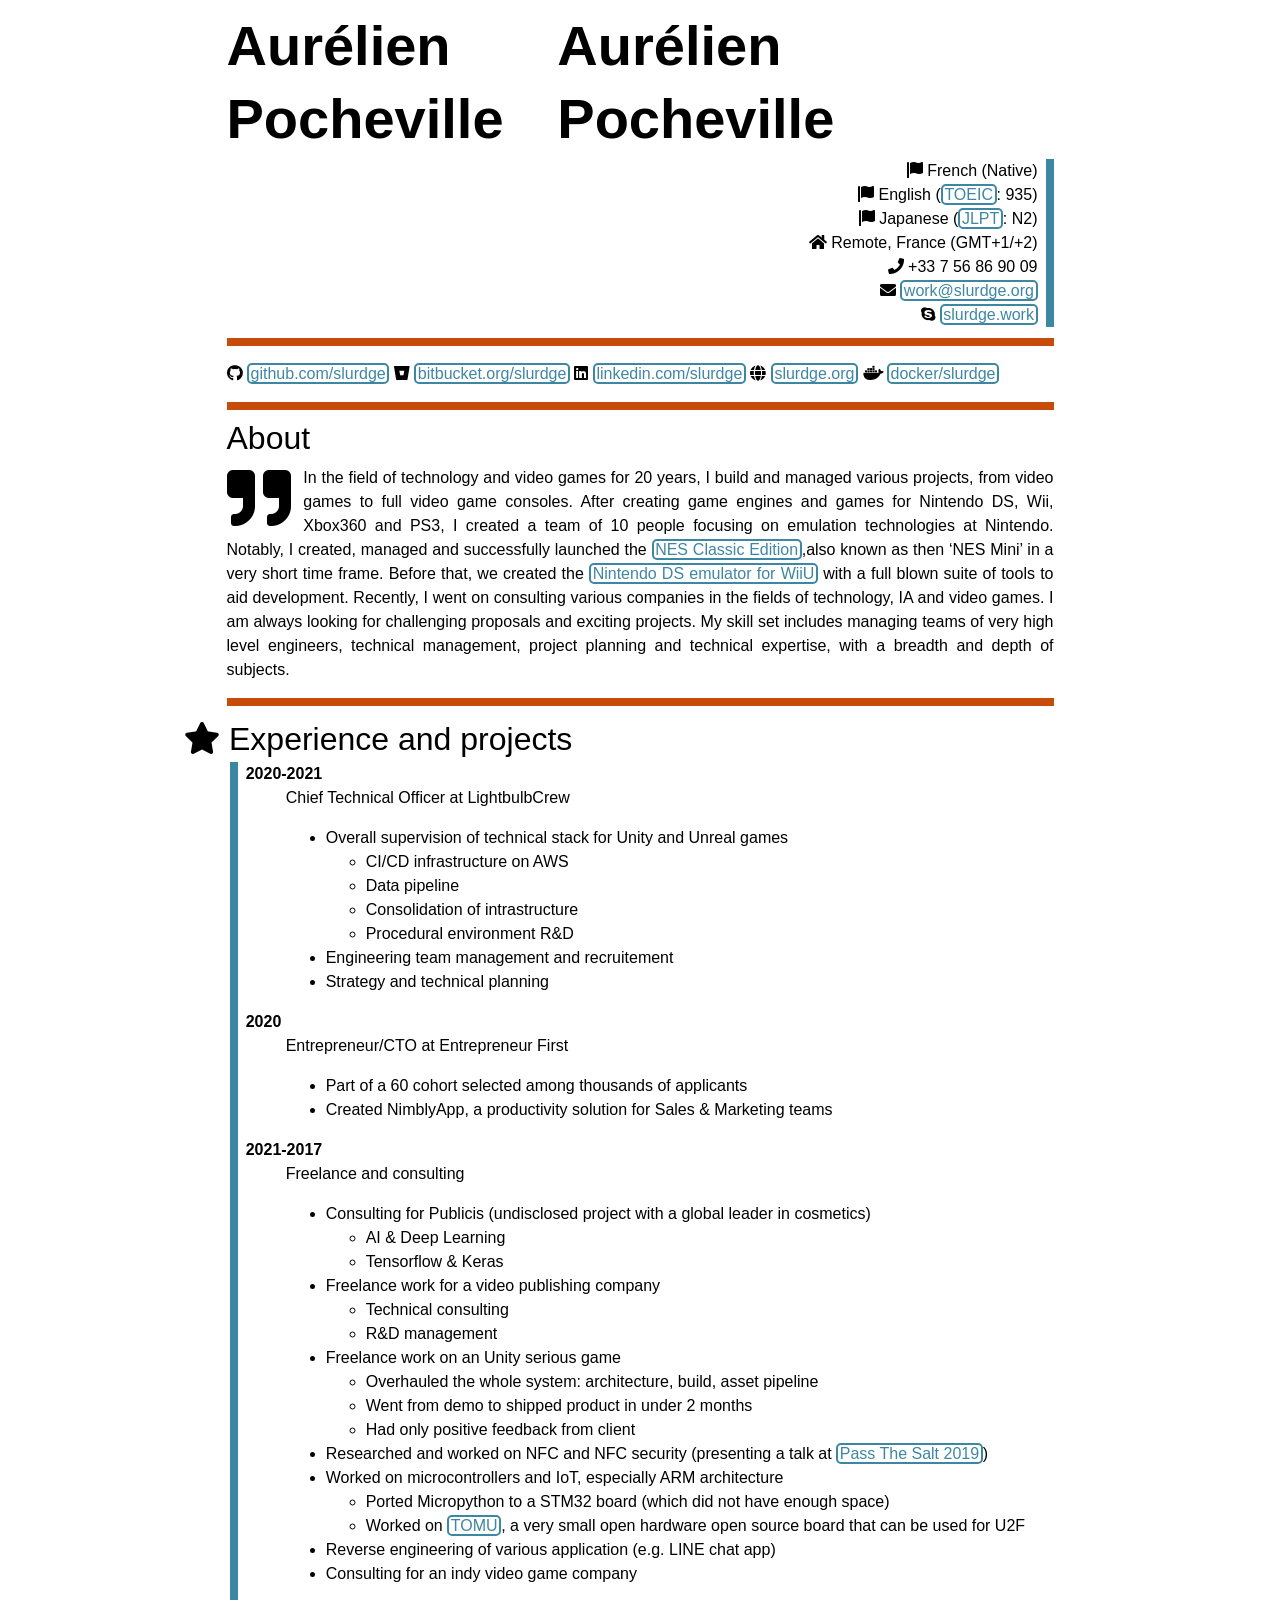
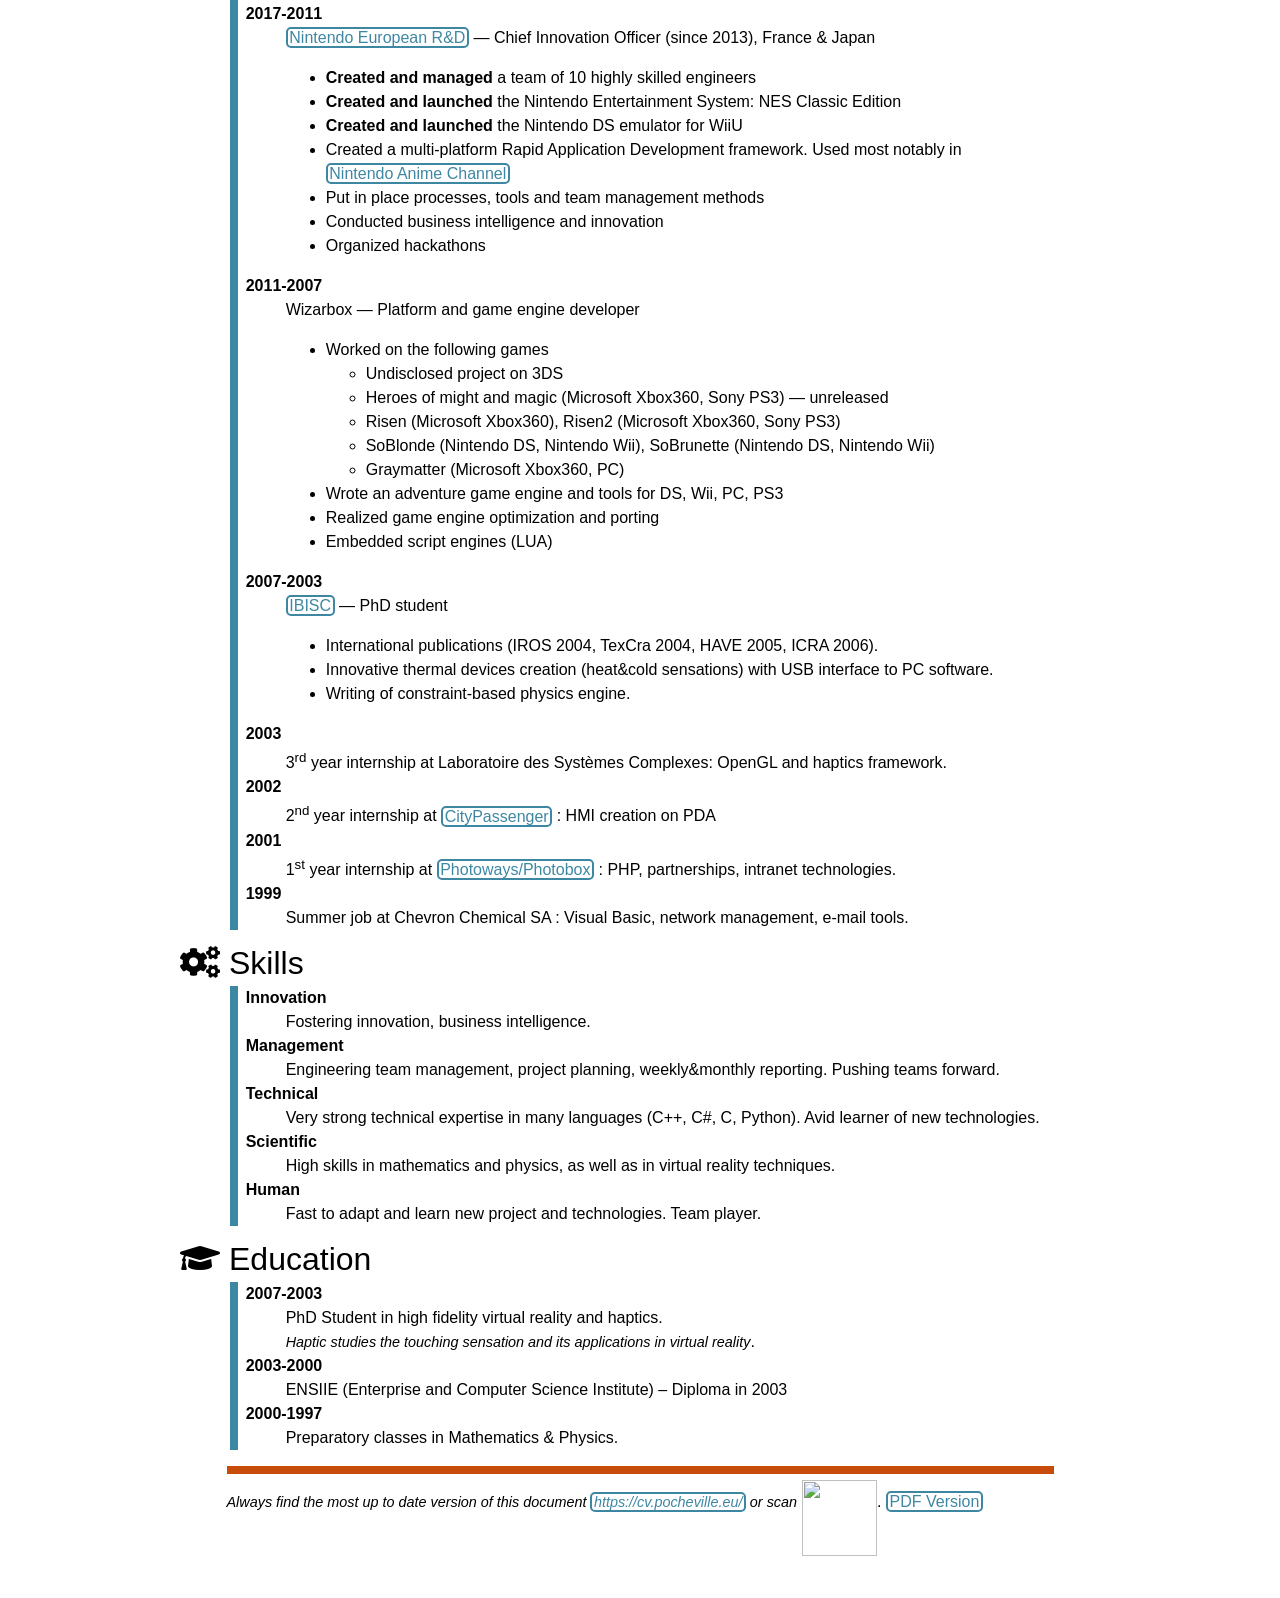
==== cv.html @ bdafddf3 "Deploy to GitHub pages" ====
<!DOCTYPE html>
<html xmlns="http://www.w3.org/1999/xhtml" lang="" xml:lang="">
<head>
  <meta charset="utf-8" />
  <meta name="generator" content="pandoc" />
  <meta name="viewport" content="width=device-width, initial-scale=1.0, user-scalable=yes" />
  <title>Aurélien Pocheville</title>
  <style>
    code{white-space: pre-wrap;}
    span.smallcaps{font-variant: small-caps;}
    span.underline{text-decoration: underline;}
    div.column{display: inline-block; vertical-align: top; width: 50%;}
    div.hanging-indent{margin-left: 1.5em; text-indent: -1.5em;}
    ul.task-list{list-style: none;}
    .display.math{display: block; text-align: center; margin: 0.5rem auto;}
  </style>
  <link rel="stylesheet" href="cv.css" />
  <!--[if lt IE 9]>
    <script src="//cdnjs.cloudflare.com/ajax/libs/html5shiv/3.7.3/html5shiv-printshiv.min.js"></script>
  <![endif]-->
</head>
<body>
<header id="title-block-header">
<h1 class="title">Aurélien Pocheville</h1>
</header>
<h1 id="aurélien-pocheville">Aurélien Pocheville</h1>
<div class="line-block"><i class="fas fa-flag-alt"></i> French (Native)<br />
<i class="fas fa-flag-alt"></i> English (<a href="https://www.ets.org/toeic">TOEIC</a>: 935)<br />
<i class="fas fa-flag-alt"></i> Japanese (<a href="http://www.jlpt.jp/e/">JLPT</a>: N2)<br />
<i class="fa fa-home"></i> Remote, France (GMT+1/+2)<br />
<i class="fa fa-phone"></i> +33 7 56 86 90 09<br />
<i class="fa fa-envelope"></i> <a href="mailto:work@slurdge.org">work@slurdge.org</a><br />
<i class="fab fa-skype"></i> <a href="skype:slurdge.work?chat">slurdge.work</a></div>
<hr />
<p><i class="fab fa-github"></i> <a href="https://www.github.com/slurdge">github.com/slurdge</a> <i class="fab fa-bitbucket"></i> <a href="https://bitbucket.org/slurdge">bitbucket.org/slurdge</a> <i class="fab fa-linkedin"></i> <a href="https://www.linkedin.com/in/slurdge">linkedin.com/slurdge</a> <i class="fa fa-globe"></i> <a href="https://www.slurdge.org">slurdge.org</a> <i class="fab fa-docker"></i> <a href="https://hub.docker.com/u/slurdge/">docker/slurdge</a></p>
<hr />
<h2>
About
</h2>
<p class="blockquote">
<i class="fa fa-quote-right" style="font-size:400%; float:left; padding-right: 0.2em;"></i> In the field of technology and video games for 20 years, I build and managed various projects, from video games to full video game consoles. After creating game engines and games for Nintendo DS, Wii, Xbox360 and PS3, I created a team of 10 people focusing on emulation technologies at Nintendo. Notably, I created, managed and successfully launched the <a href="https://www.nintendo.com/nes-classic">NES Classic Edition</a>,also known as then ‘NES Mini’ in a very short time frame. Before that, we created the <a href="https://en.wikipedia.org/wiki/List_of_Virtual_Console_games_for_Wii_U_(PAL_region)#Nintendo_DS">Nintendo DS emulator for WiiU</a> with a full blown suite of tools to aid development. Recently, I went on consulting various companies in the fields of technology, IA and video games. I am always looking for challenging proposals and exciting projects. My skill set includes managing teams of very high level engineers, technical management, project planning and technical expertise, with a breadth and depth of subjects.
</p>
<hr />
<h2 id="experience-and-projects"><i class="fa fa-star"></i> Experience and projects</h2>
<dl>
<dt>2020-2021</dt>
<dd><p>Chief Technical Officer at LightbulbCrew</p>
<ul>
<li>Overall supervision of technical stack for Unity and Unreal games
<ul>
<li>CI/CD infrastructure on AWS</li>
<li>Data pipeline</li>
<li>Consolidation of intrastructure</li>
<li>Procedural environment R&amp;D</li>
</ul></li>
<li>Engineering team management and recruitement</li>
<li>Strategy and technical planning</li>
</ul>
</dd>
<dt>2020</dt>
<dd><p>Entrepreneur/CTO at Entrepreneur First</p>
<ul>
<li>Part of a 60 cohort selected among thousands of applicants</li>
<li>Created NimblyApp, a productivity solution for Sales &amp; Marketing teams</li>
</ul>
</dd>
<dt>2021-2017</dt>
<dd><p>Freelance and consulting</p>
<ul>
<li>Consulting for Publicis (undisclosed project with a global leader in cosmetics)
<ul>
<li>AI &amp; Deep Learning</li>
<li>Tensorflow &amp; Keras</li>
</ul></li>
<li>Freelance work for a video publishing company
<ul>
<li>Technical consulting</li>
<li>R&amp;D management</li>
</ul></li>
<li>Freelance work on an Unity serious game
<ul>
<li>Overhauled the whole system: architecture, build, asset pipeline</li>
<li>Went from demo to shipped product in under 2 months</li>
<li>Had only positive feedback from client</li>
</ul></li>
<li>Researched and worked on NFC and NFC security (presenting a talk at <a href="https://2019.pass-the-salt.org/">Pass The Salt 2019</a>)</li>
<li>Worked on microcontrollers and IoT, especially ARM architecture
<ul>
<li>Ported Micropython to a STM32 board (which did not have enough space)</li>
<li>Worked on <a href="https://www.tomu.im">TOMU</a>, a very small open hardware open source board that can be used for U2F</li>
</ul></li>
<li>Reverse engineering of various application (e.g. LINE chat app)</li>
<li>Consulting for an indy video game company</li>
</ul>
</dd>
<dt>2017-2011</dt>
<dd><p><a href="https://www.nerd.nintendo.com/">Nintendo European R&amp;D</a> — Chief Innovation Officer (since 2013), France &amp; Japan</p>
<ul>
<li><strong>Created and managed</strong> a team of 10 highly skilled engineers</li>
<li><strong>Created and launched</strong> the Nintendo Entertainment System: NES Classic Edition</li>
<li><strong>Created and launched</strong> the Nintendo DS emulator for WiiU</li>
<li>Created a multi-platform Rapid Application Development framework. Used most notably in <a href="https://www.nintendo.co.uk/Nintendo-3DS-Family/Download-Content/Nintendo-Anime-Channel/Nintendo-Anime-Channel-947961.html">Nintendo Anime Channel</a></li>
<li>Put in place processes, tools and team management methods</li>
<li>Conducted business intelligence and innovation</li>
<li>Organized hackathons</li>
</ul>
</dd>
<dt>2011-2007</dt>
<dd><p>Wizarbox — Platform and game engine developer</p>
<ul>
<li><p>Worked on the following games</p>
<ul>
<li>Undisclosed project on 3DS</li>
<li>Heroes of might and magic (Microsoft Xbox360, Sony PS3) — unreleased</li>
<li>Risen (Microsoft Xbox360), Risen2 (Microsoft Xbox360, Sony PS3)</li>
<li>SoBlonde (Nintendo DS, Nintendo Wii), SoBrunette (Nintendo DS, Nintendo Wii)</li>
<li>Graymatter (Microsoft Xbox360, PC)</li>
</ul></li>
<li><p>Wrote an adventure game engine and tools for DS, Wii, PC, PS3</p></li>
<li><p>Realized game engine optimization and porting</p></li>
<li><p>Embedded script engines (LUA)</p></li>
</ul>
</dd>
<dt>2007-2003</dt>
<dd><p><a href="https://www.ibisc.univ-evry.fr/">IBISC</a> — PhD student</p>
<ul>
<li>International publications (IROS 2004, TexCra 2004, HAVE 2005, ICRA 2006).</li>
<li>Innovative thermal devices creation (heat&amp;cold sensations) with USB interface to PC software.</li>
<li>Writing of constraint-based physics engine.</li>
</ul>
</dd>
<dt>2003</dt>
<dd>3<sup>rd</sup> year internship at Laboratoire des Systèmes Complexes: OpenGL and haptics framework.
</dd>
<dt>2002</dt>
<dd>2<sup>nd</sup> year internship at <a href="https://www.citypassenger.com/en/">CityPassenger</a> : HMI creation on PDA
</dd>
<dt>2001</dt>
<dd>1<sup>st</sup> year internship at <a href="https://www.photobox.fr/">Photoways/Photobox</a> : PHP, partnerships, intranet technologies.
</dd>
<dt>1999</dt>
<dd>Summer job at Chevron Chemical SA : Visual Basic, network management, e-mail tools.
</dd>
</dl>
<h2 id="skills"><i class="fa fa-cogs"></i> Skills</h2>
<dl>
<dt>Innovation</dt>
<dd>Fostering innovation, business intelligence.
</dd>
<dt>Management</dt>
<dd>Engineering team management, project planning, weekly&amp;monthly reporting. Pushing teams forward.
</dd>
<dt>Technical</dt>
<dd>Very strong technical expertise in many languages (C++, C#, C, Python). Avid learner of new technologies.
</dd>
<dt>Scientific</dt>
<dd>High skills in mathematics and physics, as well as in virtual reality techniques.
</dd>
<dt>Human</dt>
<dd>Fast to adapt and learn new project and technologies. Team player.
</dd>
</dl>
<h2 id="education"><i class="fa fa-graduation-cap"></i> Education</h2>
<dl>
<dt>2007-2003</dt>
<dd>PhD Student in high fidelity virtual reality and haptics.<br/> <em>Haptic studies the touching sensation and its applications in virtual reality</em>.
</dd>
<dt>2003-2000</dt>
<dd>ENSIIE (Enterprise and Computer Science Institute) – Diploma in 2003
</dd>
<dt>2000-1997</dt>
<dd>Preparatory classes in Mathematics &amp; Physics.
</dd>
</dl>
<!--
<i class="fa fa-gamepad"></i> Activities and interests
------------------------

Hobbies & Sport
: Video games, board games. Movies and comics. Swimming, jogging.
-->
<hr />
<p><em>Always find the most up to date version of this document <a href="https://cv.pocheville.eu/">https://cv.pocheville.eu/</a> or scan</em> <img style="height: 2cm; width: 2cm; vertical-align: text-top; margin-top: -0.8em; margin-bottom: 1em;" src="qrcode.svg"/>. <a href="https://cv.pocheville.eu/cv.pdf">PDF Version</a></p>
</body>
</html>
---- cv.css ----
@import 'reset.css';
@import 'font-awesome/css/all.css';
@import 'font-google/css/all.css';

body {
    font-family: "Raleway", sans-serif;
    font-weight: 400;   
    width: 827px;
    margin: auto;
    background: #FFFFFF;
    padding: 10px 10px 10px 10px;
    line-height: 150%;
}

p {
    margin-top: 1em;
    margin-bottom: 1em;
}

h1, h2, h3 {
    font-family: "Noto Sans", sans-serif;
    font-weight: 400;
    color: black;
}

h1 {
    font-weight: 600;
    font-size: 3.5em;
    float: left;
    width: 40%;
    margin-top: 0.0em;
    line-height: 130%;
}

h2 {
    font-size: 2em;
}

h1+div {
    margin-top: 0.2em;
    margin-bottom: 0.7em;
    float:right;
    right: 0px;
    display: inline-block;
    text-align: right;
    border-right: 0.5em #3e87a3 solid;
    padding-right: 0.5em;
    line-height: 150%;
}

/* workaround instead of blockquote for wkhtmltopdf
https://github.com/wkhtmltopdf/wkhtmltopdf/issues/4115
*/
p.blockquote {
    text-align: justify;
}

em {
    font-style: italic;
    font-size: 90%;
}

dd p {
    margin-bottom: 0px;
    margin-top: 0px;
}

h2 {
    padding-bottom: 0px;
    margin-bottom: 0px;
}

h2>i.fa {
    width: 2em;
    margin-left: -2.2em;
    text-align: right;
}

a {
    border: 2px solid #3e87a3;
    color: #3e87a3;
    border-radius: 5px;
    padding-left: 0.1em;
    padding-right: 0.1em;
    text-decoration: none;
    white-space: nowrap;
}

a:hover {
    background-color: #3e87a3;
    color: white;
    text-decoration: none;
}

hr {
    background-color: #c84c09;
    height: 8px;
    display: block;
    border: none;
    margin: 0px;
    clear: both;
    margin-top: 1em;
    margin-bottom: 1em;
}

dl {
    font-weight: 600;
}

dd {
    font-weight: normal;
}

dl {
    border-left: 8px solid #3e87a3;
    padding-left: 0.5em;
    margin-top: 0.5em;
    margin-left: 0.2em;
}

@media print {
    body {
       width: 90%;
    }

    a {
       background-color: #3e87a3;
       color: white;
       text-decoration: none;
    }
}
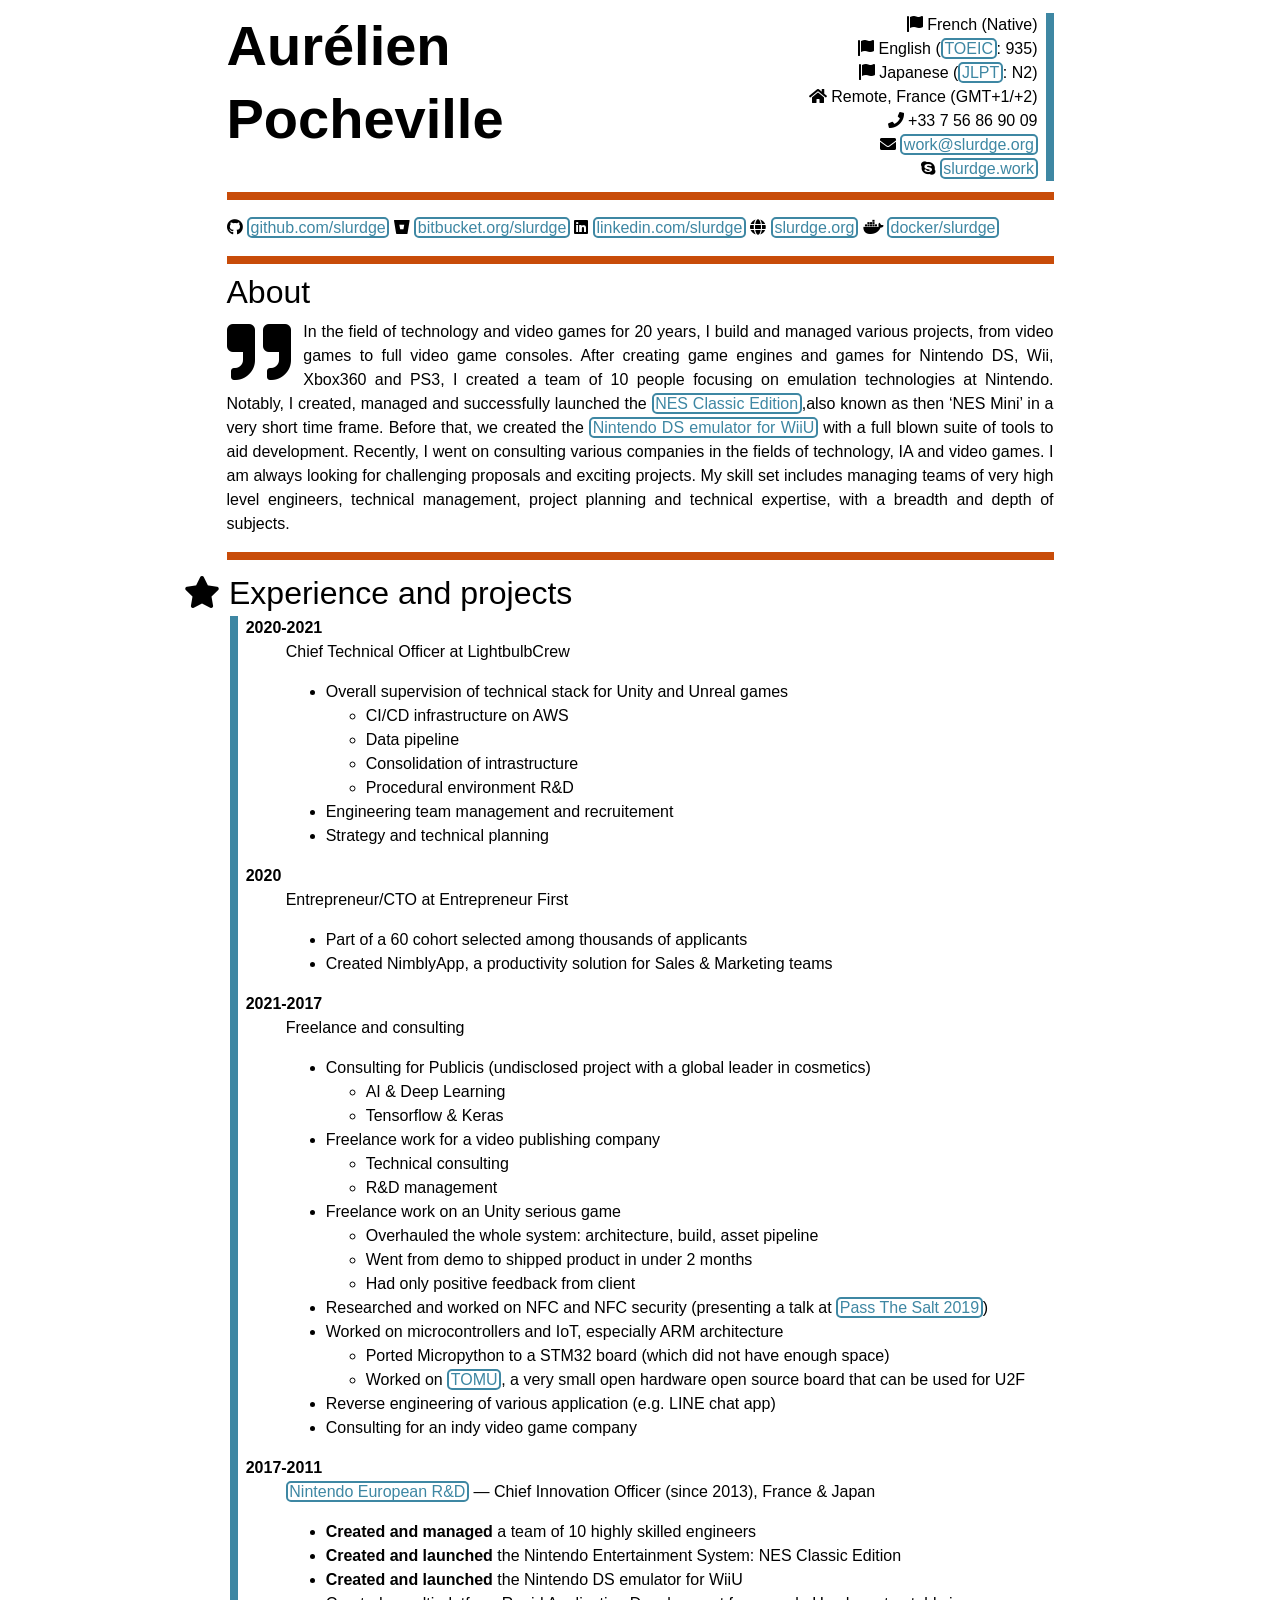
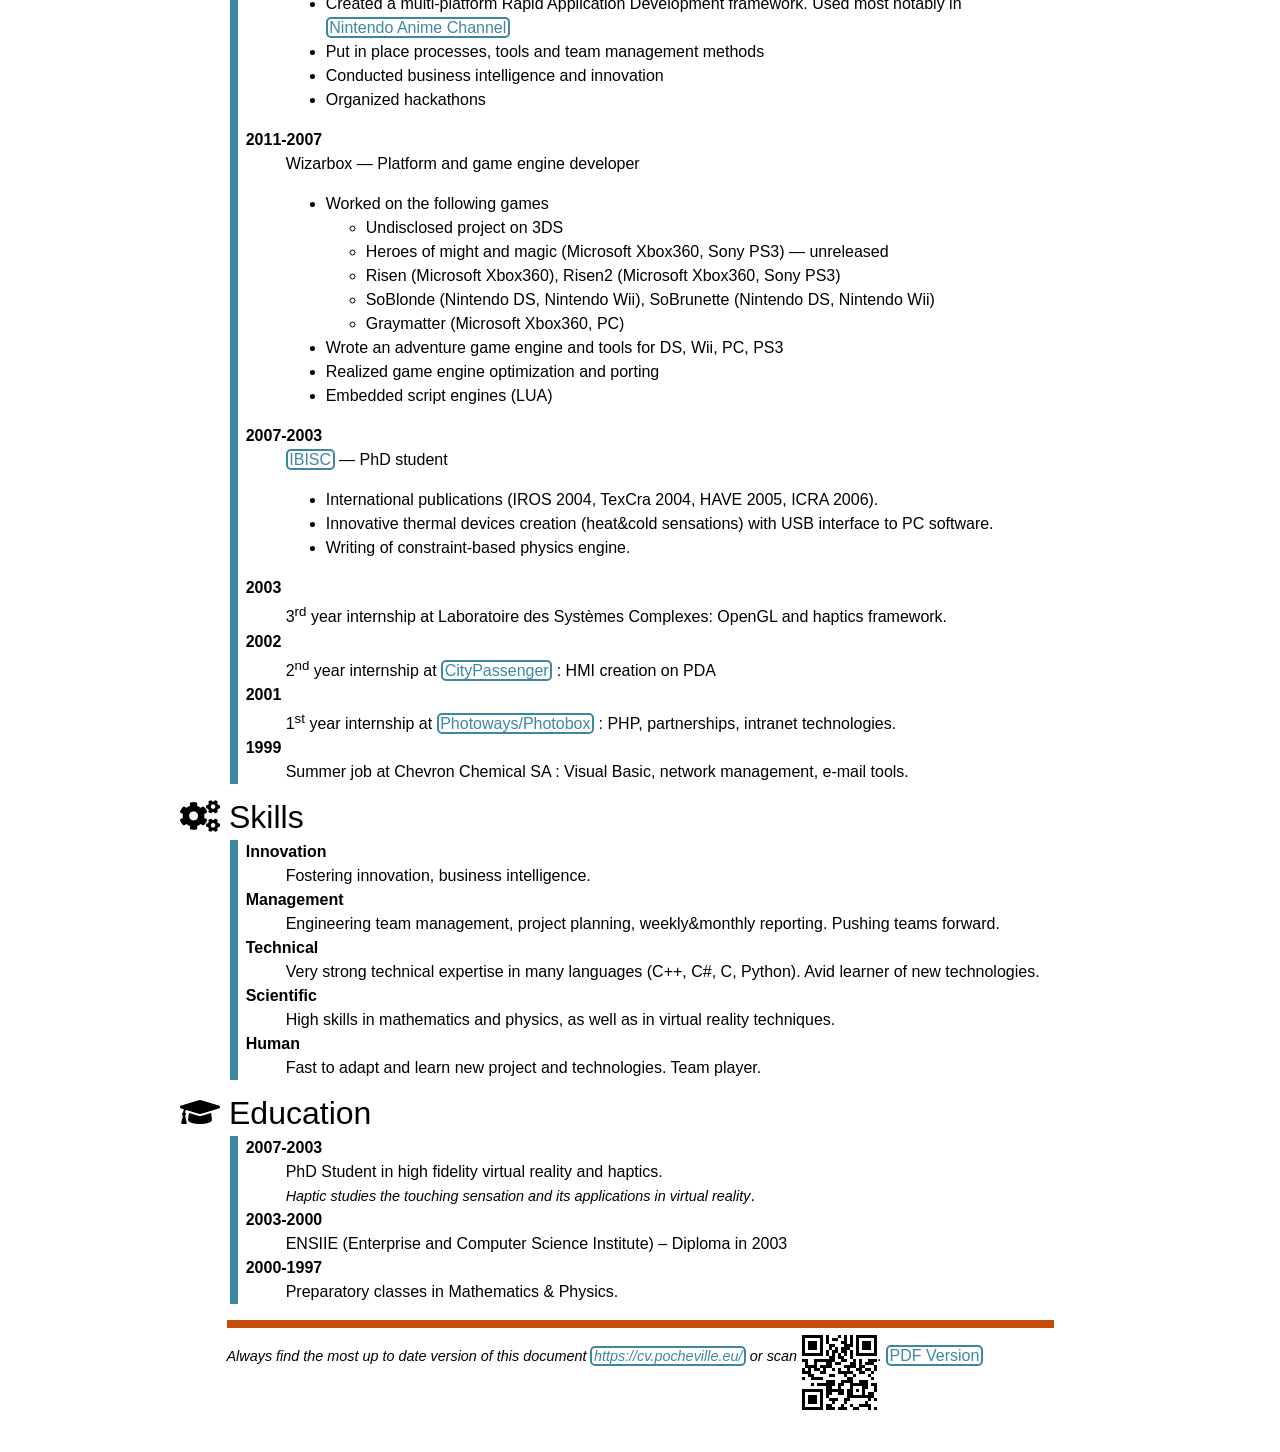
==== commit e428f669: "Deploy to GitHub pages" ====
--- a/cv.html
+++ b/cv.html
@@ -20,9 +20,6 @@
   <![endif]-->
 </head>
 <body>
-<header id="title-block-header">
-<h1 class="title">Aurélien Pocheville</h1>
-</header>
 <h1 id="aurélien-pocheville">Aurélien Pocheville</h1>
 <div class="line-block"><i class="fas fa-flag-alt"></i> French (Native)<br />
 <i class="fas fa-flag-alt"></i> English (<a href="https://www.ets.org/toeic">TOEIC</a>: 935)<br />
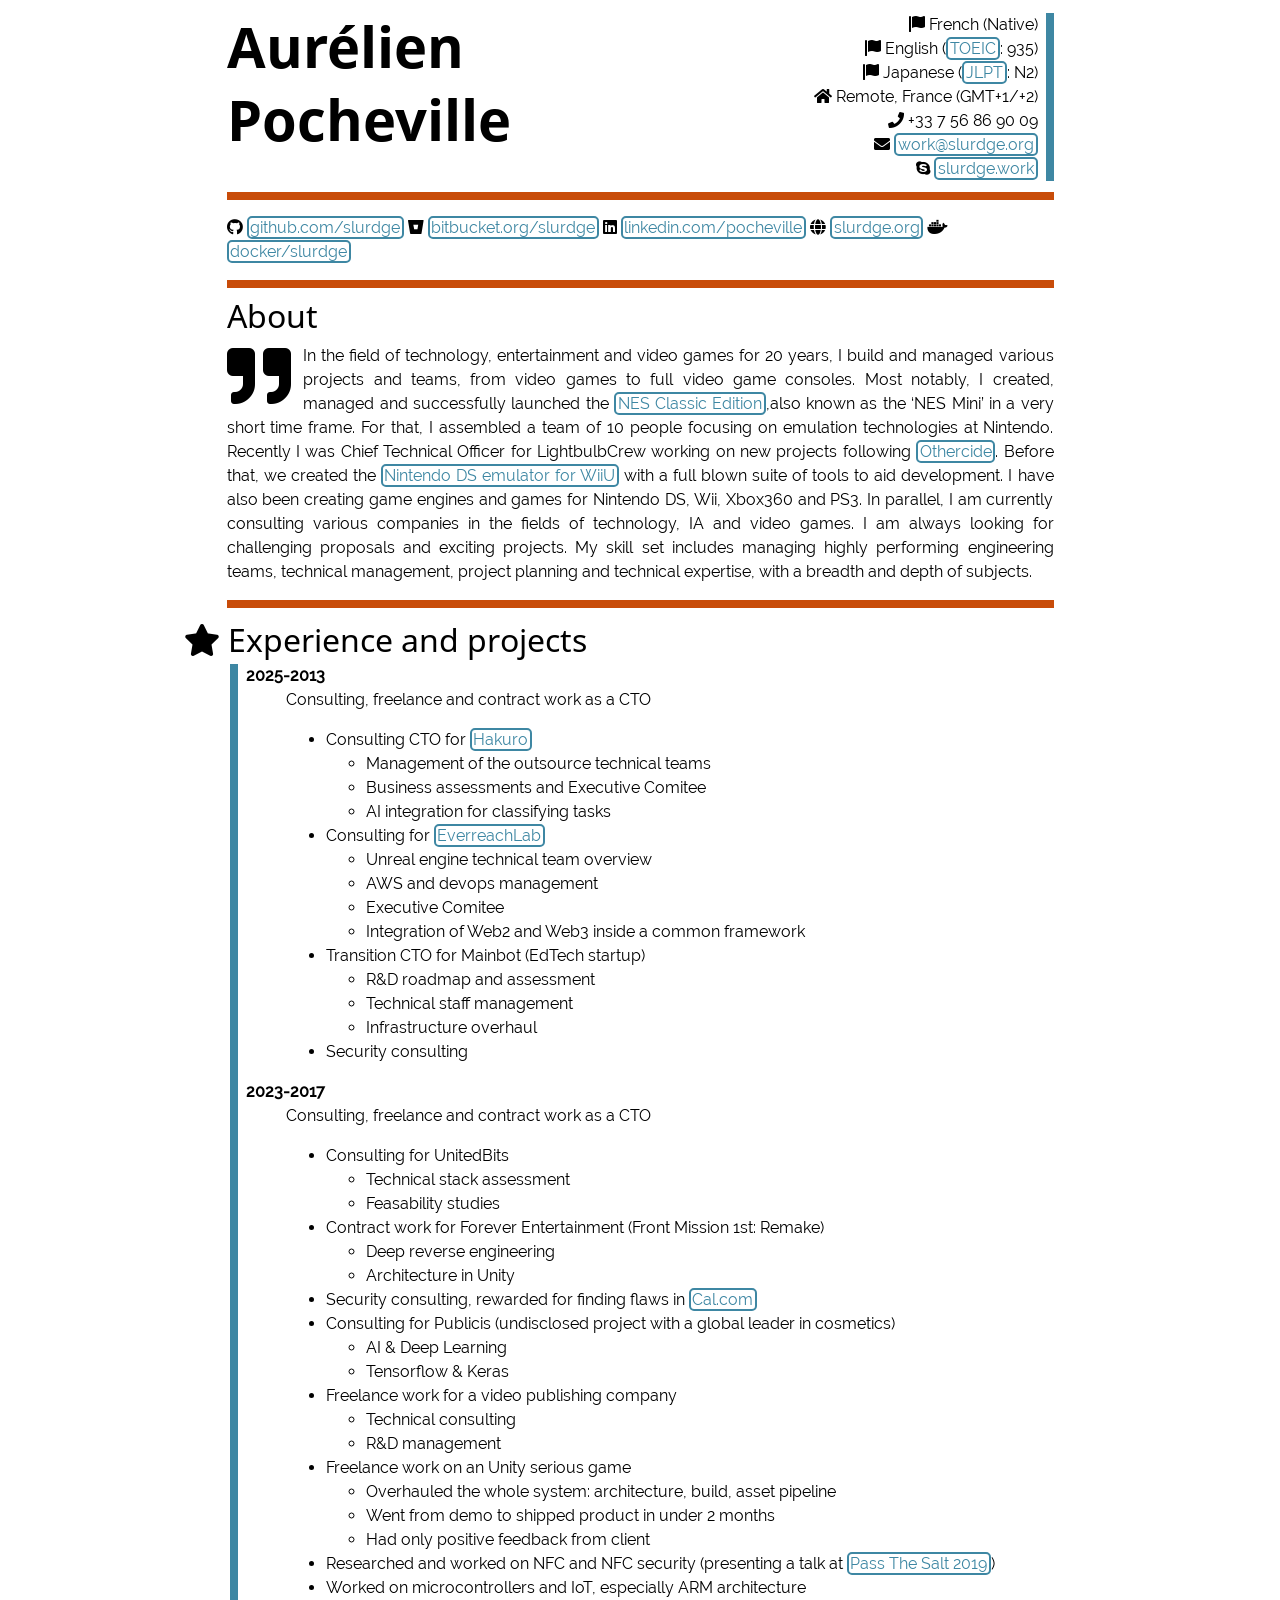
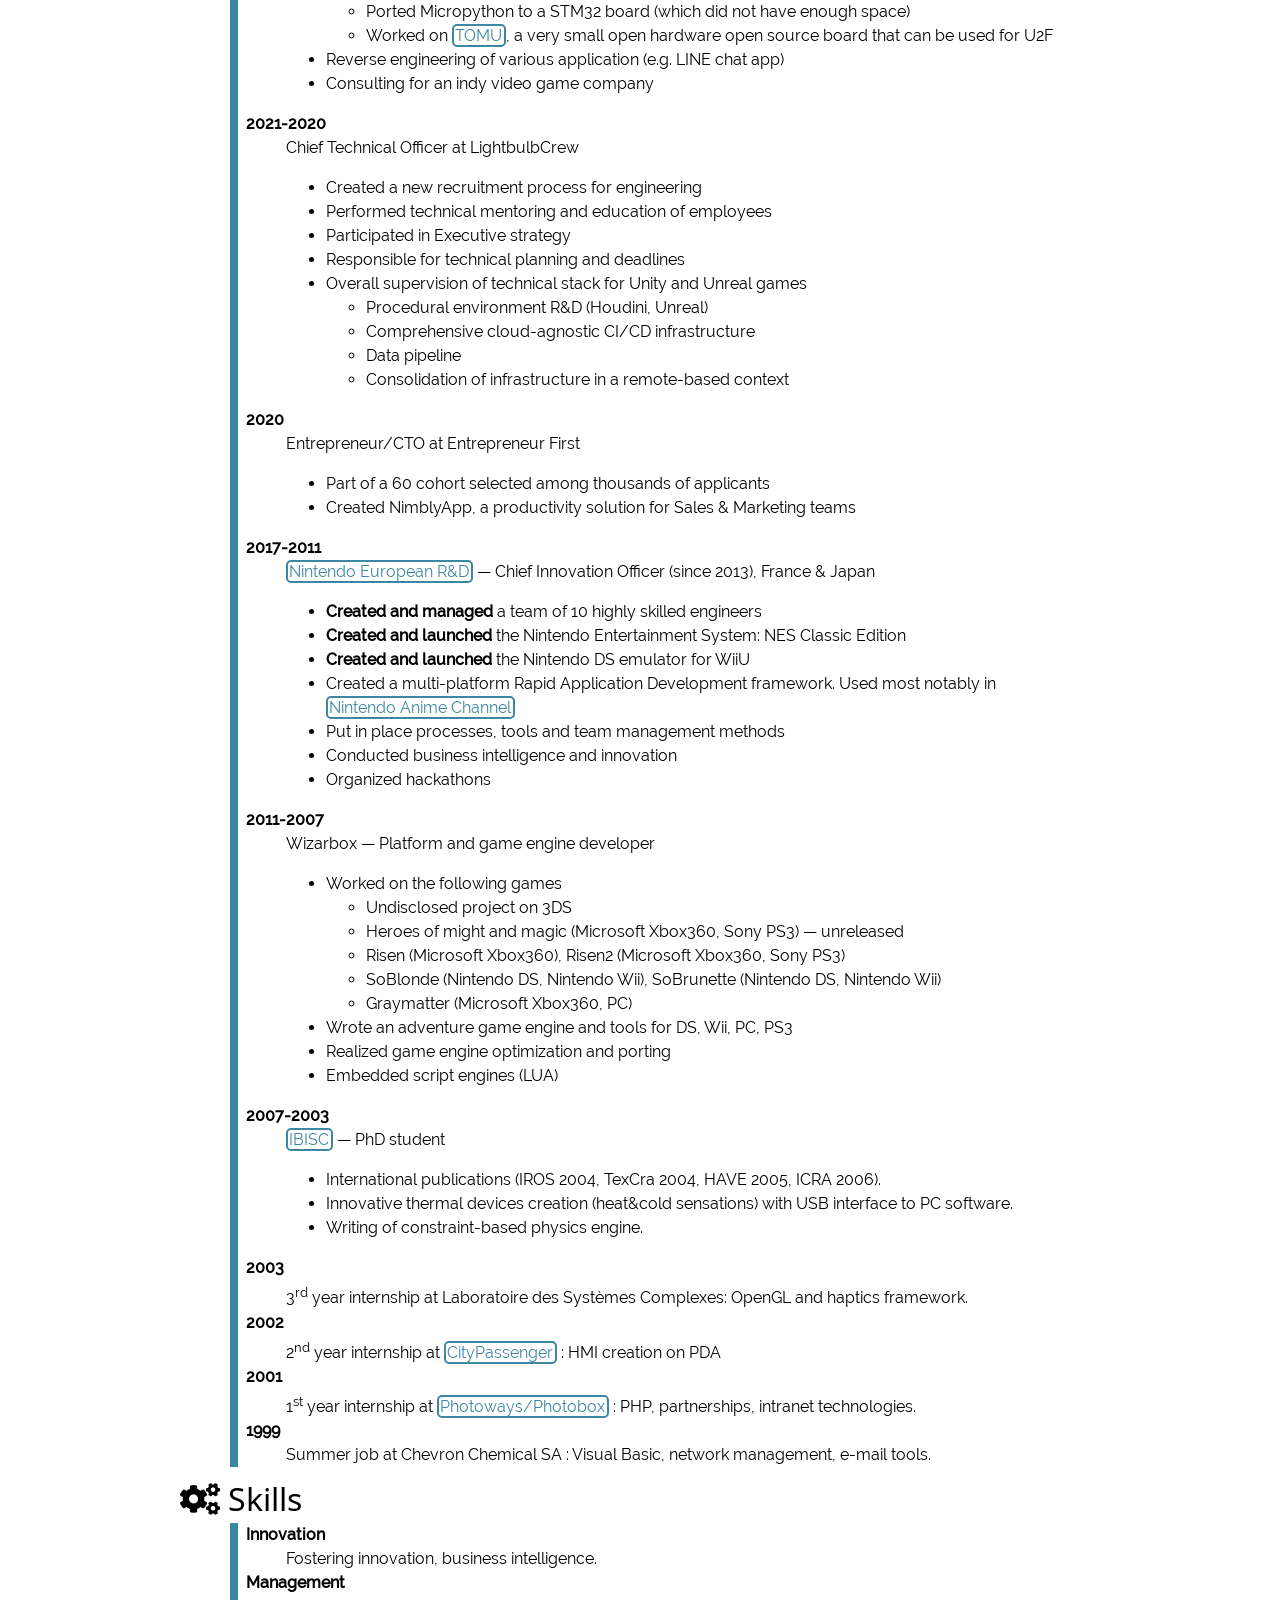
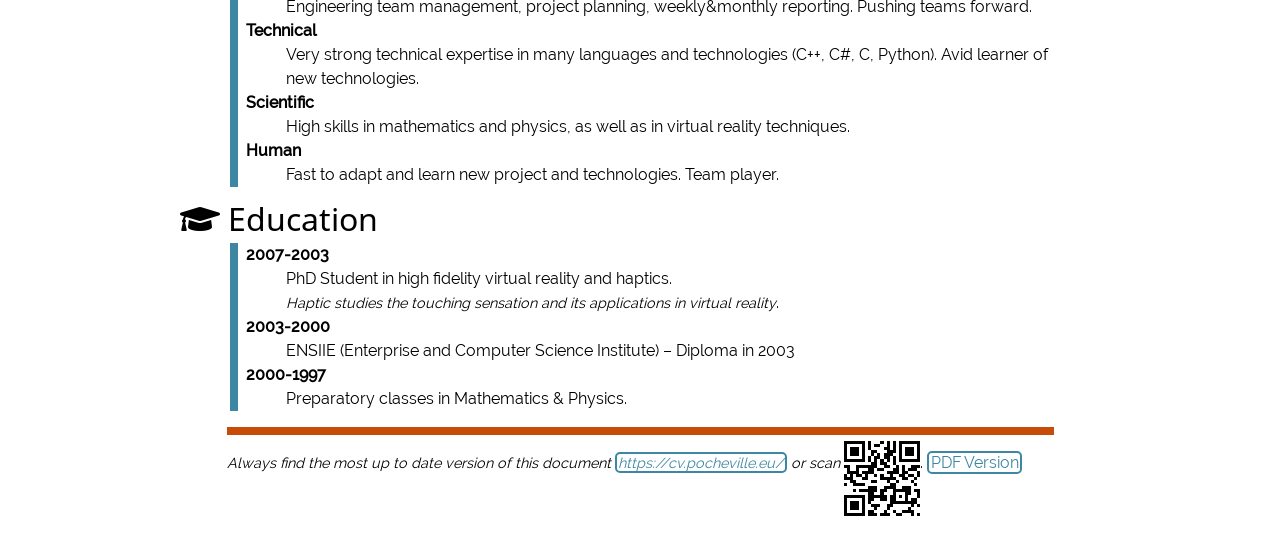
==== commit 5b647331: "Deploy to GitHub pages" ====
--- a/cv.html
+++ b/cv.html
@@ -1,27 +1,33 @@
 <!DOCTYPE html>
-<html xmlns="http://www.w3.org/1999/xhtml" lang="" xml:lang="">
+<html xmlns="http://www.w3.org/1999/xhtml" lang xml:lang>
 <head>
   <meta charset="utf-8" />
   <meta name="generator" content="pandoc" />
   <meta name="viewport" content="width=device-width, initial-scale=1.0, user-scalable=yes" />
   <title>Aurélien Pocheville</title>
   <style>
-    code{white-space: pre-wrap;}
-    span.smallcaps{font-variant: small-caps;}
-    span.underline{text-decoration: underline;}
-    div.column{display: inline-block; vertical-align: top; width: 50%;}
-    div.hanging-indent{margin-left: 1.5em; text-indent: -1.5em;}
-    ul.task-list{list-style: none;}
-    .display.math{display: block; text-align: center; margin: 0.5rem auto;}
-  </style>
-  <link rel="stylesheet" href="cv.css" />
-  <!--[if lt IE 9]>
-    <script src="//cdnjs.cloudflare.com/ajax/libs/html5shiv/3.7.3/html5shiv-printshiv.min.js"></script>
-  <![endif]-->
+code{white-space: pre-wrap;}
+span.smallcaps{font-variant: small-caps;}
+div.columns{display: flex; gap: min(4vw, 1.5em);}
+div.column{flex: auto; overflow-x: auto;}
+div.hanging-indent{margin-left: 1.5em; text-indent: -1.5em;}
+
+ul.task-list[class]{list-style: none;}
+ul.task-list li input[type="checkbox"] {
+font-size: inherit;
+width: 0.8em;
+margin: 0 0.8em 0.2em -1.6em;
+vertical-align: middle;
+}
+.display.math{display: block; text-align: center; margin: 0.5rem auto;}
+</style>
+  <style type="text/css">html, body, div, span, applet, object, iframe,h1, h2, h3, h4, h5, h6, p, blockquote, pre,a, abbr, acronym, address, big, cite, code,del, dfn, em, img, ins, kbd, q, s, samp,small, strike, tt, var,fieldset, form, label, legend,table, caption, tbody, tfoot, thead, tr, th, td,article, aside, canvas, details, embed, figure, figcaption, footer, header, hgroup, menu, nav, output, ruby, section, summary,time, mark, audio, video {margin: 0;padding: 0;border: 0;font-size: 100%;font: inherit;vertical-align: baseline;}article, aside, details, figcaption, figure, footer, header, hgroup, menu, nav, section {display: block;}body {line-height: 1;}blockquote, q {quotes: none;}blockquote:before, blockquote:after,q:before, q:after {content: '';content: none;}table {border-collapse: collapse;border-spacing: 0;}
+.fa,.fab,.fal,.far,.fas{-moz-osx-font-smoothing:grayscale;-webkit-font-smoothing:antialiased;display:inline-block;font-style:normal;font-variant:normal;text-rendering:auto;line-height:1}.fa-lg{font-size:1.33333em;line-height:.75em;vertical-align:-.0667em}.fa-xs{font-size:.75em}.fa-sm{font-size:.875em}.fa-1x{font-size:1em}.fa-2x{font-size:2em}.fa-3x{font-size:3em}.fa-4x{font-size:4em}.fa-5x{font-size:5em}.fa-6x{font-size:6em}.fa-7x{font-size:7em}.fa-8x{font-size:8em}.fa-9x{font-size:9em}.fa-10x{font-size:10em}.fa-fw{text-align:center;width:1.25em}.fa-ul{list-style-type:none;margin-left:2.5em;padding-left:0}.fa-ul>li{position:relative}.fa-li{left:-2em;position:absolute;text-align:center;width:2em;line-height:inherit}.fa-border{border:.08em solid #eee;border-radius:.1em;padding:.2em .25em .15em}.fa-pull-left{float:left}.fa-pull-right{float:right}.fa.fa-pull-left,.fab.fa-pull-left,.fal.fa-pull-left,.far.fa-pull-left,.fas.fa-pull-left{margin-right:.3em}.fa.fa-pull-right,.fab.fa-pull-right,.fal.fa-pull-right,.far.fa-pull-right,.fas.fa-pull-right{margin-left:.3em}.fa-spin{animation:fa-spin 2s infinite linear}.fa-pulse{animation:fa-spin 1s infinite steps(8)}@keyframes fa-spin{0%{transform:rotate(0deg)}to{transform:rotate(1turn)}}.fa-rotate-90{-ms-filter:"progid:DXImageTransform.Microsoft.BasicImage(rotation=1)";transform:rotate(90deg)}.fa-rotate-180{-ms-filter:"progid:DXImageTransform.Microsoft.BasicImage(rotation=2)";transform:rotate(180deg)}.fa-rotate-270{-ms-filter:"progid:DXImageTransform.Microsoft.BasicImage(rotation=3)";transform:rotate(270deg)}.fa-flip-horizontal{-ms-filter:"progid:DXImageTransform.Microsoft.BasicImage(rotation=0, mirror=1)";transform:scaleX(-1)}.fa-flip-vertical{transform:scaleY(-1)}.fa-flip-both,.fa-flip-horizontal.fa-flip-vertical,.fa-flip-vertical{-ms-filter:"progid:DXImageTransform.Microsoft.BasicImage(rotation=2, mirror=1)"}.fa-flip-both,.fa-flip-horizontal.fa-flip-vertical{transform:scale(-1)}:root .fa-flip-both,:root .fa-flip-horizontal,:root .fa-flip-vertical,:root .fa-rotate-90,:root .fa-rotate-180,:root .fa-rotate-270{filter:none}.fa-stack{display:inline-block;height:2em;line-height:2em;position:relative;vertical-align:middle;width:2.5em}.fa-stack-1x,.fa-stack-2x{left:0;position:absolute;text-align:center;width:100%}.fa-stack-1x{line-height:inherit}.fa-stack-2x{font-size:2em}.fa-inverse{color:#fff}.fa-500px:before{content:"\f26e"}.fa-abacus:before{content:"\f640"}.fa-accessible-icon:before{content:"\f368"}.fa-accusoft:before{content:"\f369"}.fa-acorn:before{content:"\f6ae"}.fa-acquisitions-incorporated:before{content:"\f6af"}.fa-ad:before{content:"\f641"}.fa-address-book:before{content:"\f2b9"}.fa-address-card:before{content:"\f2bb"}.fa-adjust:before{content:"\f042"}.fa-adn:before{content:"\f170"}.fa-adobe:before{content:"\f778"}.fa-adversal:before{content:"\f36a"}.fa-affiliatetheme:before{content:"\f36b"}.fa-air-freshener:before{content:"\f5d0"}.fa-airbnb:before{content:"\f834"}.fa-alarm-clock:before{content:"\f34e"}.fa-algolia:before{content:"\f36c"}.fa-alicorn:before{content:"\f6b0"}.fa-align-center:before{content:"\f037"}.fa-align-justify:before{content:"\f039"}.fa-align-left:before{content:"\f036"}.fa-align-right:before{content:"\f038"}.fa-alipay:before{content:"\f642"}.fa-allergies:before{content:"\f461"}.fa-amazon:before{content:"\f270"}.fa-amazon-pay:before{content:"\f42c"}.fa-ambulance:before{content:"\f0f9"}.fa-american-sign-language-interpreting:before{content:"\f2a3"}.fa-amilia:before{content:"\f36d"}.fa-analytics:before{content:"\f643"}.fa-anchor:before{content:"\f13d"}.fa-android:before{content:"\f17b"}.fa-angel:before{content:"\f779"}.fa-angellist:before{content:"\f209"}.fa-angle-double-down:before{content:"\f103"}.fa-angle-double-left:before{content:"\f100"}.fa-angle-double-right:before{content:"\f101"}.fa-angle-double-up:before{content:"\f102"}.fa-angle-down:before{content:"\f107"}.fa-angle-left:before{content:"\f104"}.fa-angle-right:before{content:"\f105"}.fa-angle-up:before{content:"\f106"}.fa-angry:before{content:"\f556"}.fa-angrycreative:before{content:"\f36e"}.fa-angular:before{content:"\f420"}.fa-ankh:before{content:"\f644"}.fa-app-store:before{content:"\f36f"}.fa-app-store-ios:before{content:"\f370"}.fa-apper:before{content:"\f371"}.fa-apple:before{content:"\f179"}.fa-apple-alt:before{content:"\f5d1"}.fa-apple-crate:before{content:"\f6b1"}.fa-apple-pay:before{content:"\f415"}.fa-archive:before{content:"\f187"}.fa-archway:before{content:"\f557"}.fa-arrow-alt-circle-down:before{content:"\f358"}.fa-arrow-alt-circle-left:before{content:"\f359"}.fa-arrow-alt-circle-right:before{content:"\f35a"}.fa-arrow-alt-circle-up:before{content:"\f35b"}.fa-arrow-alt-down:before{content:"\f354"}.fa-arrow-alt-from-bottom:before{content:"\f346"}.fa-arrow-alt-from-left:before{content:"\f347"}.fa-arrow-alt-from-right:before{content:"\f348"}.fa-arrow-alt-from-top:before{content:"\f349"}.fa-arrow-alt-left:before{content:"\f355"}.fa-arrow-alt-right:before{content:"\f356"}.fa-arrow-alt-square-down:before{content:"\f350"}.fa-arrow-alt-square-left:before{content:"\f351"}.fa-arrow-alt-square-right:before{content:"\f352"}.fa-arrow-alt-square-up:before{content:"\f353"}.fa-arrow-alt-to-bottom:before{content:"\f34a"}.fa-arrow-alt-to-left:before{content:"\f34b"}.fa-arrow-alt-to-right:before{content:"\f34c"}.fa-arrow-alt-to-top:before{content:"\f34d"}.fa-arrow-alt-up:before{content:"\f357"}.fa-arrow-circle-down:before{content:"\f0ab"}.fa-arrow-circle-left:before{content:"\f0a8"}.fa-arrow-circle-right:before{content:"\f0a9"}.fa-arrow-circle-up:before{content:"\f0aa"}.fa-arrow-down:before{content:"\f063"}.fa-arrow-from-bottom:before{content:"\f342"}.fa-arrow-from-left:before{content:"\f343"}.fa-arrow-from-right:before{content:"\f344"}.fa-arrow-from-top:before{content:"\f345"}.fa-arrow-left:before{content:"\f060"}.fa-arrow-right:before{content:"\f061"}.fa-arrow-square-down:before{content:"\f339"}.fa-arrow-square-left:before{content:"\f33a"}.fa-arrow-square-right:before{content:"\f33b"}.fa-arrow-square-up:before{content:"\f33c"}.fa-arrow-to-bottom:before{content:"\f33d"}.fa-arrow-to-left:before{content:"\f33e"}.fa-arrow-to-right:before{content:"\f340"}.fa-arrow-to-top:before{content:"\f341"}.fa-arrow-up:before{content:"\f062"}.fa-arrows:before{content:"\f047"}.fa-arrows-alt:before{content:"\f0b2"}.fa-arrows-alt-h:before{content:"\f337"}.fa-arrows-alt-v:before{content:"\f338"}.fa-arrows-h:before{content:"\f07e"}.fa-arrows-v:before{content:"\f07d"}.fa-artstation:before{content:"\f77a"}.fa-assistive-listening-systems:before{content:"\f2a2"}.fa-asterisk:before{content:"\f069"}.fa-asymmetrik:before{content:"\f372"}.fa-at:before{content:"\f1fa"}.fa-atlas:before{content:"\f558"}.fa-atlassian:before{content:"\f77b"}.fa-atom:before{content:"\f5d2"}.fa-atom-alt:before{content:"\f5d3"}.fa-audible:before{content:"\f373"}.fa-audio-description:before{content:"\f29e"}.fa-autoprefixer:before{content:"\f41c"}.fa-avianex:before{content:"\f374"}.fa-aviato:before{content:"\f421"}.fa-award:before{content:"\f559"}.fa-aws:before{content:"\f375"}.fa-axe:before{content:"\f6b2"}.fa-axe-battle:before{content:"\f6b3"}.fa-baby:before{content:"\f77c"}.fa-baby-carriage:before{content:"\f77d"}.fa-backpack:before{content:"\f5d4"}.fa-backspace:before{content:"\f55a"}.fa-backward:before{content:"\f04a"}.fa-bacon:before{content:"\f7e5"}.fa-badge:before{content:"\f335"}.fa-badge-check:before{content:"\f336"}.fa-badge-dollar:before{content:"\f645"}.fa-badge-percent:before{content:"\f646"}.fa-badger-honey:before{content:"\f6b4"}.fa-balance-scale:before{content:"\f24e"}.fa-balance-scale-left:before{content:"\f515"}.fa-balance-scale-right:before{content:"\f516"}.fa-ball-pile:before{content:"\f77e"}.fa-ballot:before{content:"\f732"}.fa-ballot-check:before{content:"\f733"}.fa-ban:before{content:"\f05e"}.fa-band-aid:before{content:"\f462"}.fa-bandcamp:before{content:"\f2d5"}.fa-barcode:before{content:"\f02a"}.fa-barcode-alt:before{content:"\f463"}.fa-barcode-read:before{content:"\f464"}.fa-barcode-scan:before{content:"\f465"}.fa-bars:before{content:"\f0c9"}.fa-baseball:before{content:"\f432"}.fa-baseball-ball:before{content:"\f433"}.fa-basketball-ball:before{content:"\f434"}.fa-basketball-hoop:before{content:"\f435"}.fa-bat:before{content:"\f6b5"}.fa-bath:before{content:"\f2cd"}.fa-battery-bolt:before{content:"\f376"}.fa-battery-empty:before{content:"\f244"}.fa-battery-full:before{content:"\f240"}.fa-battery-half:before{content:"\f242"}.fa-battery-quarter:before{content:"\f243"}.fa-battery-slash:before{content:"\f377"}.fa-battery-three-quarters:before{content:"\f241"}.fa-battle-net:before{content:"\f835"}.fa-bed:before{content:"\f236"}.fa-beer:before{content:"\f0fc"}.fa-behance:before{content:"\f1b4"}.fa-behance-square:before{content:"\f1b5"}.fa-bell:before{content:"\f0f3"}.fa-bell-school:before{content:"\f5d5"}.fa-bell-school-slash:before{content:"\f5d6"}.fa-bell-slash:before{content:"\f1f6"}.fa-bells:before{content:"\f77f"}.fa-bezier-curve:before{content:"\f55b"}.fa-bible:before{content:"\f647"}.fa-bicycle:before{content:"\f206"}.fa-bimobject:before{content:"\f378"}.fa-binoculars:before{content:"\f1e5"}.fa-biohazard:before{content:"\f780"}.fa-birthday-cake:before{content:"\f1fd"}.fa-bitbucket:before{content:"\f171"}.fa-bitcoin:before{content:"\f379"}.fa-bity:before{content:"\f37a"}.fa-black-tie:before{content:"\f27e"}.fa-blackberry:before{content:"\f37b"}.fa-blanket:before{content:"\f498"}.fa-blender:before{content:"\f517"}.fa-blender-phone:before{content:"\f6b6"}.fa-blind:before{content:"\f29d"}.fa-blog:before{content:"\f781"}.fa-blogger:before{content:"\f37c"}.fa-blogger-b:before{content:"\f37d"}.fa-bluetooth:before{content:"\f293"}.fa-bluetooth-b:before{content:"\f294"}.fa-bold:before{content:"\f032"}.fa-bolt:before{content:"\f0e7"}.fa-bomb:before{content:"\f1e2"}.fa-bone:before{content:"\f5d7"}.fa-bone-break:before{content:"\f5d8"}.fa-bong:before{content:"\f55c"}.fa-book:before{content:"\f02d"}.fa-book-alt:before{content:"\f5d9"}.fa-book-dead:before{content:"\f6b7"}.fa-book-heart:before{content:"\f499"}.fa-book-medical:before{content:"\f7e6"}.fa-book-open:before{content:"\f518"}.fa-book-reader:before{content:"\f5da"}.fa-book-spells:before{content:"\f6b8"}.fa-book-user:before{content:"\f7e7"}.fa-bookmark:before{content:"\f02e"}.fa-books:before{content:"\f5db"}.fa-books-medical:before{content:"\f7e8"}.fa-boot:before{content:"\f782"}.fa-booth-curtain:before{content:"\f734"}.fa-bootstrap:before{content:"\f836"}.fa-bow-arrow:before{content:"\f6b9"}.fa-bowling-ball:before{content:"\f436"}.fa-bowling-pins:before{content:"\f437"}.fa-box:before{content:"\f466"}.fa-box-alt:before{content:"\f49a"}.fa-box-ballot:before{content:"\f735"}.fa-box-check:before{content:"\f467"}.fa-box-fragile:before{content:"\f49b"}.fa-box-full:before{content:"\f49c"}.fa-box-heart:before{content:"\f49d"}.fa-box-open:before{content:"\f49e"}.fa-box-up:before{content:"\f49f"}.fa-box-usd:before{content:"\f4a0"}.fa-boxes:before{content:"\f468"}.fa-boxes-alt:before{content:"\f4a1"}.fa-boxing-glove:before{content:"\f438"}.fa-brackets:before{content:"\f7e9"}.fa-brackets-curly:before{content:"\f7ea"}.fa-braille:before{content:"\f2a1"}.fa-brain:before{content:"\f5dc"}.fa-bread-loaf:before{content:"\f7eb"}.fa-bread-slice:before{content:"\f7ec"}.fa-briefcase:before{content:"\f0b1"}.fa-briefcase-medical:before{content:"\f469"}.fa-broadcast-tower:before{content:"\f519"}.fa-broom:before{content:"\f51a"}.fa-browser:before{content:"\f37e"}.fa-brush:before{content:"\f55d"}.fa-btc:before{content:"\f15a"}.fa-buffer:before{content:"\f837"}.fa-bug:before{content:"\f188"}.fa-building:before{content:"\f1ad"}.fa-bullhorn:before{content:"\f0a1"}.fa-bullseye:before{content:"\f140"}.fa-bullseye-arrow:before{content:"\f648"}.fa-bullseye-pointer:before{content:"\f649"}.fa-burn:before{content:"\f46a"}.fa-buromobelexperte:before{content:"\f37f"}.fa-burrito:before{content:"\f7ed"}.fa-bus:before{content:"\f207"}.fa-bus-alt:before{content:"\f55e"}.fa-bus-school:before{content:"\f5dd"}.fa-business-time:before{content:"\f64a"}.fa-buysellads:before{content:"\f20d"}.fa-cabinet-filing:before{content:"\f64b"}.fa-calculator:before{content:"\f1ec"}.fa-calculator-alt:before{content:"\f64c"}.fa-calendar:before{content:"\f133"}.fa-calendar-alt:before{content:"\f073"}.fa-calendar-check:before{content:"\f274"}.fa-calendar-day:before{content:"\f783"}.fa-calendar-edit:before{content:"\f333"}.fa-calendar-exclamation:before{content:"\f334"}.fa-calendar-minus:before{content:"\f272"}.fa-calendar-plus:before{content:"\f271"}.fa-calendar-star:before{content:"\f736"}.fa-calendar-times:before{content:"\f273"}.fa-calendar-week:before{content:"\f784"}.fa-camera:before{content:"\f030"}.fa-camera-alt:before{content:"\f332"}.fa-camera-retro:before{content:"\f083"}.fa-campfire:before{content:"\f6ba"}.fa-campground:before{content:"\f6bb"}.fa-canadian-maple-leaf:before{content:"\f785"}.fa-candle-holder:before{content:"\f6bc"}.fa-candy-cane:before{content:"\f786"}.fa-candy-corn:before{content:"\f6bd"}.fa-cannabis:before{content:"\f55f"}.fa-capsules:before{content:"\f46b"}.fa-car:before{content:"\f1b9"}.fa-car-alt:before{content:"\f5de"}.fa-car-battery:before{content:"\f5df"}.fa-car-bump:before{content:"\f5e0"}.fa-car-crash:before{content:"\f5e1"}.fa-car-garage:before{content:"\f5e2"}.fa-car-mechanic:before{content:"\f5e3"}.fa-car-side:before{content:"\f5e4"}.fa-car-tilt:before{content:"\f5e5"}.fa-car-wash:before{content:"\f5e6"}.fa-caret-circle-down:before{content:"\f32d"}.fa-caret-circle-left:before{content:"\f32e"}.fa-caret-circle-right:before{content:"\f330"}.fa-caret-circle-up:before{content:"\f331"}.fa-caret-down:before{content:"\f0d7"}.fa-caret-left:before{content:"\f0d9"}.fa-caret-right:before{content:"\f0da"}.fa-caret-square-down:before{content:"\f150"}.fa-caret-square-left:before{content:"\f191"}.fa-caret-square-right:before{content:"\f152"}.fa-caret-square-up:before{content:"\f151"}.fa-caret-up:before{content:"\f0d8"}.fa-carrot:before{content:"\f787"}.fa-cart-arrow-down:before{content:"\f218"}.fa-cart-plus:before{content:"\f217"}.fa-cash-register:before{content:"\f788"}.fa-cat:before{content:"\f6be"}.fa-cauldron:before{content:"\f6bf"}.fa-cc-amazon-pay:before{content:"\f42d"}.fa-cc-amex:before{content:"\f1f3"}.fa-cc-apple-pay:before{content:"\f416"}.fa-cc-diners-club:before{content:"\f24c"}.fa-cc-discover:before{content:"\f1f2"}.fa-cc-jcb:before{content:"\f24b"}.fa-cc-mastercard:before{content:"\f1f1"}.fa-cc-paypal:before{content:"\f1f4"}.fa-cc-stripe:before{content:"\f1f5"}.fa-cc-visa:before{content:"\f1f0"}.fa-centercode:before{content:"\f380"}.fa-centos:before{content:"\f789"}.fa-certificate:before{content:"\f0a3"}.fa-chair:before{content:"\f6c0"}.fa-chair-office:before{content:"\f6c1"}.fa-chalkboard:before{content:"\f51b"}.fa-chalkboard-teacher:before{content:"\f51c"}.fa-charging-station:before{content:"\f5e7"}.fa-chart-area:before{content:"\f1fe"}.fa-chart-bar:before{content:"\f080"}.fa-chart-line:before{content:"\f201"}.fa-chart-line-down:before{content:"\f64d"}.fa-chart-network:before{content:"\f78a"}.fa-chart-pie:before{content:"\f200"}.fa-chart-pie-alt:before{content:"\f64e"}.fa-chart-scatter:before{content:"\f7ee"}.fa-check:before{content:"\f00c"}.fa-check-circle:before{content:"\f058"}.fa-check-double:before{content:"\f560"}.fa-check-square:before{content:"\f14a"}.fa-cheese:before{content:"\f7ef"}.fa-cheese-swiss:before{content:"\f7f0"}.fa-cheeseburger:before{content:"\f7f1"}.fa-chess:before{content:"\f439"}.fa-chess-bishop:before{content:"\f43a"}.fa-chess-bishop-alt:before{content:"\f43b"}.fa-chess-board:before{content:"\f43c"}.fa-chess-clock:before{content:"\f43d"}.fa-chess-clock-alt:before{content:"\f43e"}.fa-chess-king:before{content:"\f43f"}.fa-chess-king-alt:before{content:"\f440"}.fa-chess-knight:before{content:"\f441"}.fa-chess-knight-alt:before{content:"\f442"}.fa-chess-pawn:before{content:"\f443"}.fa-chess-pawn-alt:before{content:"\f444"}.fa-chess-queen:before{content:"\f445"}.fa-chess-queen-alt:before{content:"\f446"}.fa-chess-rook:before{content:"\f447"}.fa-chess-rook-alt:before{content:"\f448"}.fa-chevron-circle-down:before{content:"\f13a"}.fa-chevron-circle-left:before{content:"\f137"}.fa-chevron-circle-right:before{content:"\f138"}.fa-chevron-circle-up:before{content:"\f139"}.fa-chevron-double-down:before{content:"\f322"}.fa-chevron-double-left:before{content:"\f323"}.fa-chevron-double-right:before{content:"\f324"}.fa-chevron-double-up:before{content:"\f325"}.fa-chevron-down:before{content:"\f078"}.fa-chevron-left:before{content:"\f053"}.fa-chevron-right:before{content:"\f054"}.fa-chevron-square-down:before{content:"\f329"}.fa-chevron-square-left:before{content:"\f32a"}.fa-chevron-square-right:before{content:"\f32b"}.fa-chevron-square-up:before{content:"\f32c"}.fa-chevron-up:before{content:"\f077"}.fa-child:before{content:"\f1ae"}.fa-chimney:before{content:"\f78b"}.fa-chrome:before{content:"\f268"}.fa-chromecast:before{content:"\f838"}.fa-church:before{content:"\f51d"}.fa-circle:before{content:"\f111"}.fa-circle-notch:before{content:"\f1ce"}.fa-city:before{content:"\f64f"}.fa-claw-marks:before{content:"\f6c2"}.fa-clinic-medical:before{content:"\f7f2"}.fa-clipboard:before{content:"\f328"}.fa-clipboard-check:before{content:"\f46c"}.fa-clipboard-list:before{content:"\f46d"}.fa-clipboard-list-check:before{content:"\f737"}.fa-clipboard-prescription:before{content:"\f5e8"}.fa-clipboard-user:before{content:"\f7f3"}.fa-clock:before{content:"\f017"}.fa-clone:before{content:"\f24d"}.fa-closed-captioning:before{content:"\f20a"}.fa-cloud:before{content:"\f0c2"}.fa-cloud-download:before{content:"\f0ed"}.fa-cloud-download-alt:before{content:"\f381"}.fa-cloud-drizzle:before{content:"\f738"}.fa-cloud-hail:before{content:"\f739"}.fa-cloud-hail-mixed:before{content:"\f73a"}.fa-cloud-meatball:before{content:"\f73b"}.fa-cloud-moon:before{content:"\f6c3"}.fa-cloud-moon-rain:before{content:"\f73c"}.fa-cloud-rain:before{content:"\f73d"}.fa-cloud-rainbow:before{content:"\f73e"}.fa-cloud-showers:before{content:"\f73f"}.fa-cloud-showers-heavy:before{content:"\f740"}.fa-cloud-sleet:before{content:"\f741"}.fa-cloud-snow:before{content:"\f742"}.fa-cloud-sun:before{content:"\f6c4"}.fa-cloud-sun-rain:before{content:"\f743"}.fa-cloud-upload:before{content:"\f0ee"}.fa-cloud-upload-alt:before{content:"\f382"}.fa-clouds:before{content:"\f744"}.fa-clouds-moon:before{content:"\f745"}.fa-clouds-sun:before{content:"\f746"}.fa-cloudscale:before{content:"\f383"}.fa-cloudsmith:before{content:"\f384"}.fa-cloudversify:before{content:"\f385"}.fa-club:before{content:"\f327"}.fa-cocktail:before{content:"\f561"}.fa-code:before{content:"\f121"}.fa-code-branch:before{content:"\f126"}.fa-code-commit:before{content:"\f386"}.fa-code-merge:before{content:"\f387"}.fa-codepen:before{content:"\f1cb"}.fa-codiepie:before{content:"\f284"}.fa-coffee:before{content:"\f0f4"}.fa-coffee-togo:before{content:"\f6c5"}.fa-coffin:before{content:"\f6c6"}.fa-cog:before{content:"\f013"}.fa-cogs:before{content:"\f085"}.fa-coins:before{content:"\f51e"}.fa-columns:before{content:"\f0db"}.fa-comment:before{content:"\f075"}.fa-comment-alt:before{content:"\f27a"}.fa-comment-alt-check:before{content:"\f4a2"}.fa-comment-alt-dollar:before{content:"\f650"}.fa-comment-alt-dots:before{content:"\f4a3"}.fa-comment-alt-edit:before{content:"\f4a4"}.fa-comment-alt-exclamation:before{content:"\f4a5"}.fa-comment-alt-lines:before{content:"\f4a6"}.fa-comment-alt-medical:before{content:"\f7f4"}.fa-comment-alt-minus:before{content:"\f4a7"}.fa-comment-alt-plus:before{content:"\f4a8"}.fa-comment-alt-slash:before{content:"\f4a9"}.fa-comment-alt-smile:before{content:"\f4aa"}.fa-comment-alt-times:before{content:"\f4ab"}.fa-comment-check:before{content:"\f4ac"}.fa-comment-dollar:before{content:"\f651"}.fa-comment-dots:before{content:"\f4ad"}.fa-comment-edit:before{content:"\f4ae"}.fa-comment-exclamation:before{content:"\f4af"}.fa-comment-lines:before{content:"\f4b0"}.fa-comment-medical:before{content:"\f7f5"}.fa-comment-minus:before{content:"\f4b1"}.fa-comment-plus:before{content:"\f4b2"}.fa-comment-slash:before{content:"\f4b3"}.fa-comment-smile:before{content:"\f4b4"}.fa-comment-times:before{content:"\f4b5"}.fa-comments:before{content:"\f086"}.fa-comments-alt:before{content:"\f4b6"}.fa-comments-alt-dollar:before{content:"\f652"}.fa-comments-dollar:before{content:"\f653"}.fa-compact-disc:before{content:"\f51f"}.fa-compass:before{content:"\f14e"}.fa-compass-slash:before{content:"\f5e9"}.fa-compress:before{content:"\f066"}.fa-compress-alt:before{content:"\f422"}.fa-compress-arrows-alt:before{content:"\f78c"}.fa-compress-wide:before{content:"\f326"}.fa-concierge-bell:before{content:"\f562"}.fa-confluence:before{content:"\f78d"}.fa-connectdevelop:before{content:"\f20e"}.fa-container-storage:before{content:"\f4b7"}.fa-contao:before{content:"\f26d"}.fa-conveyor-belt:before{content:"\f46e"}.fa-conveyor-belt-alt:before{content:"\f46f"}.fa-cookie:before{content:"\f563"}.fa-cookie-bite:before{content:"\f564"}.fa-copy:before{content:"\f0c5"}.fa-copyright:before{content:"\f1f9"}.fa-corn:before{content:"\f6c7"}.fa-couch:before{content:"\f4b8"}.fa-cow:before{content:"\f6c8"}.fa-cpanel:before{content:"\f388"}.fa-creative-commons:before{content:"\f25e"}.fa-creative-commons-by:before{content:"\f4e7"}.fa-creative-commons-nc:before{content:"\f4e8"}.fa-creative-commons-nc-eu:before{content:"\f4e9"}.fa-creative-commons-nc-jp:before{content:"\f4ea"}.fa-creative-commons-nd:before{content:"\f4eb"}.fa-creative-commons-pd:before{content:"\f4ec"}.fa-creative-commons-pd-alt:before{content:"\f4ed"}.fa-creative-commons-remix:before{content:"\f4ee"}.fa-creative-commons-sa:before{content:"\f4ef"}.fa-creative-commons-sampling:before{content:"\f4f0"}.fa-creative-commons-sampling-plus:before{content:"\f4f1"}.fa-creative-commons-share:before{content:"\f4f2"}.fa-creative-commons-zero:before{content:"\f4f3"}.fa-credit-card:before{content:"\f09d"}.fa-credit-card-blank:before{content:"\f389"}.fa-credit-card-front:before{content:"\f38a"}.fa-cricket:before{content:"\f449"}.fa-critical-role:before{content:"\f6c9"}.fa-croissant:before{content:"\f7f6"}.fa-crop:before{content:"\f125"}.fa-crop-alt:before{content:"\f565"}.fa-cross:before{content:"\f654"}.fa-crosshairs:before{content:"\f05b"}.fa-crow:before{content:"\f520"}.fa-crown:before{content:"\f521"}.fa-crutch:before{content:"\f7f7"}.fa-crutches:before{content:"\f7f8"}.fa-css3:before{content:"\f13c"}.fa-css3-alt:before{content:"\f38b"}.fa-cube:before{content:"\f1b2"}.fa-cubes:before{content:"\f1b3"}.fa-curling:before{content:"\f44a"}.fa-cut:before{content:"\f0c4"}.fa-cuttlefish:before{content:"\f38c"}.fa-d-and-d:before{content:"\f38d"}.fa-d-and-d-beyond:before{content:"\f6ca"}.fa-dagger:before{content:"\f6cb"}.fa-dashcube:before{content:"\f210"}.fa-database:before{content:"\f1c0"}.fa-deaf:before{content:"\f2a4"}.fa-debug:before{content:"\f7f9"}.fa-deer:before{content:"\f78e"}.fa-deer-rudolph:before{content:"\f78f"}.fa-delicious:before{content:"\f1a5"}.fa-democrat:before{content:"\f747"}.fa-deploydog:before{content:"\f38e"}.fa-deskpro:before{content:"\f38f"}.fa-desktop:before{content:"\f108"}.fa-desktop-alt:before{content:"\f390"}.fa-dev:before{content:"\f6cc"}.fa-deviantart:before{content:"\f1bd"}.fa-dewpoint:before{content:"\f748"}.fa-dharmachakra:before{content:"\f655"}.fa-dhl:before{content:"\f790"}.fa-diagnoses:before{content:"\f470"}.fa-diamond:before{content:"\f219"}.fa-diaspora:before{content:"\f791"}.fa-dice:before{content:"\f522"}.fa-dice-d10:before{content:"\f6cd"}.fa-dice-d12:before{content:"\f6ce"}.fa-dice-d20:before{content:"\f6cf"}.fa-dice-d4:before{content:"\f6d0"}.fa-dice-d6:before{content:"\f6d1"}.fa-dice-d8:before{content:"\f6d2"}.fa-dice-five:before{content:"\f523"}.fa-dice-four:before{content:"\f524"}.fa-dice-one:before{content:"\f525"}.fa-dice-six:before{content:"\f526"}.fa-dice-three:before{content:"\f527"}.fa-dice-two:before{content:"\f528"}.fa-digg:before{content:"\f1a6"}.fa-digital-ocean:before{content:"\f391"}.fa-digital-tachograph:before{content:"\f566"}.fa-diploma:before{content:"\f5ea"}.fa-directions:before{content:"\f5eb"}.fa-discord:before{content:"\f392"}.fa-discourse:before{content:"\f393"}.fa-disease:before{content:"\f7fa"}.fa-divide:before{content:"\f529"}.fa-dizzy:before{content:"\f567"}.fa-dna:before{content:"\f471"}.fa-do-not-enter:before{content:"\f5ec"}.fa-dochub:before{content:"\f394"}.fa-docker:before{content:"\f395"}.fa-dog:before{content:"\f6d3"}.fa-dog-leashed:before{content:"\f6d4"}.fa-dollar-sign:before{content:"\f155"}.fa-dolly:before{content:"\f472"}.fa-dolly-empty:before{content:"\f473"}.fa-dolly-flatbed:before{content:"\f474"}.fa-dolly-flatbed-alt:before{content:"\f475"}.fa-dolly-flatbed-empty:before{content:"\f476"}.fa-donate:before{content:"\f4b9"}.fa-door-closed:before{content:"\f52a"}.fa-door-open:before{content:"\f52b"}.fa-dot-circle:before{content:"\f192"}.fa-dove:before{content:"\f4ba"}.fa-download:before{content:"\f019"}.fa-draft2digital:before{content:"\f396"}.fa-drafting-compass:before{content:"\f568"}.fa-dragon:before{content:"\f6d5"}.fa-draw-circle:before{content:"\f5ed"}.fa-draw-polygon:before{content:"\f5ee"}.fa-draw-square:before{content:"\f5ef"}.fa-dreidel:before{content:"\f792"}.fa-dribbble:before{content:"\f17d"}.fa-dribbble-square:before{content:"\f397"}.fa-dropbox:before{content:"\f16b"}.fa-drum:before{content:"\f569"}.fa-drum-steelpan:before{content:"\f56a"}.fa-drumstick:before{content:"\f6d6"}.fa-drumstick-bite:before{content:"\f6d7"}.fa-drupal:before{content:"\f1a9"}.fa-duck:before{content:"\f6d8"}.fa-dumbbell:before{content:"\f44b"}.fa-dumpster:before{content:"\f793"}.fa-dumpster-fire:before{content:"\f794"}.fa-dungeon:before{content:"\f6d9"}.fa-dyalog:before{content:"\f399"}.fa-ear:before{content:"\f5f0"}.fa-ear-muffs:before{content:"\f795"}.fa-earlybirds:before{content:"\f39a"}.fa-ebay:before{content:"\f4f4"}.fa-eclipse:before{content:"\f749"}.fa-eclipse-alt:before{content:"\f74a"}.fa-edge:before{content:"\f282"}.fa-edit:before{content:"\f044"}.fa-egg:before{content:"\f7fb"}.fa-egg-fried:before{content:"\f7fc"}.fa-eject:before{content:"\f052"}.fa-elementor:before{content:"\f430"}.fa-elephant:before{content:"\f6da"}.fa-ellipsis-h:before{content:"\f141"}.fa-ellipsis-h-alt:before{content:"\f39b"}.fa-ellipsis-v:before{content:"\f142"}.fa-ellipsis-v-alt:before{content:"\f39c"}.fa-ello:before{content:"\f5f1"}.fa-ember:before{content:"\f423"}.fa-empire:before{content:"\f1d1"}.fa-empty-set:before{content:"\f656"}.fa-engine-warning:before{content:"\f5f2"}.fa-envelope:before{content:"\f0e0"}.fa-envelope-open:before{content:"\f2b6"}.fa-envelope-open-dollar:before{content:"\f657"}.fa-envelope-open-text:before{content:"\f658"}.fa-envelope-square:before{content:"\f199"}.fa-envira:before{content:"\f299"}.fa-equals:before{content:"\f52c"}.fa-eraser:before{content:"\f12d"}.fa-erlang:before{content:"\f39d"}.fa-ethereum:before{content:"\f42e"}.fa-ethernet:before{content:"\f796"}.fa-etsy:before{content:"\f2d7"}.fa-euro-sign:before{content:"\f153"}.fa-evernote:before{content:"\f839"}.fa-exchange:before{content:"\f0ec"}.fa-exchange-alt:before{content:"\f362"}.fa-exclamation:before{content:"\f12a"}.fa-exclamation-circle:before{content:"\f06a"}.fa-exclamation-square:before{content:"\f321"}.fa-exclamation-triangle:before{content:"\f071"}.fa-expand:before{content:"\f065"}.fa-expand-alt:before{content:"\f424"}.fa-expand-arrows:before{content:"\f31d"}.fa-expand-arrows-alt:before{content:"\f31e"}.fa-expand-wide:before{content:"\f320"}.fa-expeditedssl:before{content:"\f23e"}.fa-external-link:before{content:"\f08e"}.fa-external-link-alt:before{content:"\f35d"}.fa-external-link-square:before{content:"\f14c"}.fa-external-link-square-alt:before{content:"\f360"}.fa-eye:before{content:"\f06e"}.fa-eye-dropper:before{content:"\f1fb"}.fa-eye-evil:before{content:"\f6db"}.fa-eye-slash:before{content:"\f070"}.fa-facebook:before{content:"\f09a"}.fa-facebook-f:before{content:"\f39e"}.fa-facebook-messenger:before{content:"\f39f"}.fa-facebook-square:before{content:"\f082"}.fa-fantasy-flight-games:before{content:"\f6dc"}.fa-fast-backward:before{content:"\f049"}.fa-fast-forward:before{content:"\f050"}.fa-fax:before{content:"\f1ac"}.fa-feather:before{content:"\f52d"}.fa-feather-alt:before{content:"\f56b"}.fa-fedex:before{content:"\f797"}.fa-fedora:before{content:"\f798"}.fa-female:before{content:"\f182"}.fa-field-hockey:before{content:"\f44c"}.fa-fighter-jet:before{content:"\f0fb"}.fa-figma:before{content:"\f799"}.fa-file:before{content:"\f15b"}.fa-file-alt:before{content:"\f15c"}.fa-file-archive:before{content:"\f1c6"}.fa-file-audio:before{content:"\f1c7"}.fa-file-certificate:before{content:"\f5f3"}.fa-file-chart-line:before{content:"\f659"}.fa-file-chart-pie:before{content:"\f65a"}.fa-file-check:before{content:"\f316"}.fa-file-code:before{content:"\f1c9"}.fa-file-contract:before{content:"\f56c"}.fa-file-csv:before{content:"\f6dd"}.fa-file-download:before{content:"\f56d"}.fa-file-edit:before{content:"\f31c"}.fa-file-excel:before{content:"\f1c3"}.fa-file-exclamation:before{content:"\f31a"}.fa-file-export:before{content:"\f56e"}.fa-file-image:before{content:"\f1c5"}.fa-file-import:before{content:"\f56f"}.fa-file-invoice:before{content:"\f570"}.fa-file-invoice-dollar:before{content:"\f571"}.fa-file-medical:before{content:"\f477"}.fa-file-medical-alt:before{content:"\f478"}.fa-file-minus:before{content:"\f318"}.fa-file-pdf:before{content:"\f1c1"}.fa-file-plus:before{content:"\f319"}.fa-file-powerpoint:before{content:"\f1c4"}.fa-file-prescription:before{content:"\f572"}.fa-file-signature:before{content:"\f573"}.fa-file-spreadsheet:before{content:"\f65b"}.fa-file-times:before{content:"\f317"}.fa-file-upload:before{content:"\f574"}.fa-file-user:before{content:"\f65c"}.fa-file-video:before{content:"\f1c8"}.fa-file-word:before{content:"\f1c2"}.fa-files-medical:before{content:"\f7fd"}.fa-fill:before{content:"\f575"}.fa-fill-drip:before{content:"\f576"}.fa-film:before{content:"\f008"}.fa-film-alt:before{content:"\f3a0"}.fa-filter:before{content:"\f0b0"}.fa-fingerprint:before{content:"\f577"}.fa-fire:before{content:"\f06d"}.fa-fire-alt:before{content:"\f7e4"}.fa-fire-extinguisher:before{content:"\f134"}.fa-fire-smoke:before{content:"\f74b"}.fa-firefox:before{content:"\f269"}.fa-fireplace:before{content:"\f79a"}.fa-first-aid:before{content:"\f479"}.fa-first-order:before{content:"\f2b0"}.fa-first-order-alt:before{content:"\f50a"}.fa-firstdraft:before{content:"\f3a1"}.fa-fish:before{content:"\f578"}.fa-fish-cooked:before{content:"\f7fe"}.fa-fist-raised:before{content:"\f6de"}.fa-flag:before{content:"\f024"}.fa-flag-alt:before{content:"\f74c"}.fa-flag-checkered:before{content:"\f11e"}.fa-flag-usa:before{content:"\f74d"}.fa-flame:before{content:"\f6df"}.fa-flask:before{content:"\f0c3"}.fa-flask-poison:before{content:"\f6e0"}.fa-flask-potion:before{content:"\f6e1"}.fa-flickr:before{content:"\f16e"}.fa-flipboard:before{content:"\f44d"}.fa-flower:before{content:"\f7ff"}.fa-flower-daffodil:before{content:"\f800"}.fa-flower-tulip:before{content:"\f801"}.fa-flushed:before{content:"\f579"}.fa-fly:before{content:"\f417"}.fa-fog:before{content:"\f74e"}.fa-folder:before{content:"\f07b"}.fa-folder-minus:before{content:"\f65d"}.fa-folder-open:before{content:"\f07c"}.fa-folder-plus:before{content:"\f65e"}.fa-folder-times:before{content:"\f65f"}.fa-folder-tree:before{content:"\f802"}.fa-folders:before{content:"\f660"}.fa-font:before{content:"\f031"}.fa-font-awesome:before{content:"\f2b4"}.fa-font-awesome-alt:before{content:"\f35c"}.fa-font-awesome-flag:before{content:"\f425"}.fa-font-awesome-logo-full:before{content:"\f4e6"}.fa-fonticons:before{content:"\f280"}.fa-fonticons-fi:before{content:"\f3a2"}.fa-football-ball:before{content:"\f44e"}.fa-football-helmet:before{content:"\f44f"}.fa-forklift:before{content:"\f47a"}.fa-fort-awesome:before{content:"\f286"}.fa-fort-awesome-alt:before{content:"\f3a3"}.fa-forumbee:before{content:"\f211"}.fa-forward:before{content:"\f04e"}.fa-foursquare:before{content:"\f180"}.fa-fragile:before{content:"\f4bb"}.fa-free-code-camp:before{content:"\f2c5"}.fa-freebsd:before{content:"\f3a4"}.fa-french-fries:before{content:"\f803"}.fa-frog:before{content:"\f52e"}.fa-frosty-head:before{content:"\f79b"}.fa-frown:before{content:"\f119"}.fa-frown-open:before{content:"\f57a"}.fa-fulcrum:before{content:"\f50b"}.fa-function:before{content:"\f661"}.fa-funnel-dollar:before{content:"\f662"}.fa-futbol:before{content:"\f1e3"}.fa-galactic-republic:before{content:"\f50c"}.fa-galactic-senate:before{content:"\f50d"}.fa-gamepad:before{content:"\f11b"}.fa-gas-pump:before{content:"\f52f"}.fa-gas-pump-slash:before{content:"\f5f4"}.fa-gavel:before{content:"\f0e3"}.fa-gem:before{content:"\f3a5"}.fa-genderless:before{content:"\f22d"}.fa-get-pocket:before{content:"\f265"}.fa-gg:before{content:"\f260"}.fa-gg-circle:before{content:"\f261"}.fa-ghost:before{content:"\f6e2"}.fa-gift:before{content:"\f06b"}.fa-gift-card:before{content:"\f663"}.fa-gifts:before{content:"\f79c"}.fa-gingerbread-man:before{content:"\f79d"}.fa-git:before{content:"\f1d3"}.fa-git-square:before{content:"\f1d2"}.fa-github:before{content:"\f09b"}.fa-github-alt:before{content:"\f113"}.fa-github-square:before{content:"\f092"}.fa-gitkraken:before{content:"\f3a6"}.fa-gitlab:before{content:"\f296"}.fa-gitter:before{content:"\f426"}.fa-glass:before{content:"\f804"}.fa-glass-champagne:before{content:"\f79e"}.fa-glass-cheers:before{content:"\f79f"}.fa-glass-martini:before{content:"\f000"}.fa-glass-martini-alt:before{content:"\f57b"}.fa-glass-whiskey:before{content:"\f7a0"}.fa-glass-whiskey-rocks:before{content:"\f7a1"}.fa-glasses:before{content:"\f530"}.fa-glasses-alt:before{content:"\f5f5"}.fa-glide:before{content:"\f2a5"}.fa-glide-g:before{content:"\f2a6"}.fa-globe:before{content:"\f0ac"}.fa-globe-africa:before{content:"\f57c"}.fa-globe-americas:before{content:"\f57d"}.fa-globe-asia:before{content:"\f57e"}.fa-globe-europe:before{content:"\f7a2"}.fa-globe-snow:before{content:"\f7a3"}.fa-globe-stand:before{content:"\f5f6"}.fa-gofore:before{content:"\f3a7"}.fa-golf-ball:before{content:"\f450"}.fa-golf-club:before{content:"\f451"}.fa-goodreads:before{content:"\f3a8"}.fa-goodreads-g:before{content:"\f3a9"}.fa-google:before{content:"\f1a0"}.fa-google-drive:before{content:"\f3aa"}.fa-google-play:before{content:"\f3ab"}.fa-google-plus:before{content:"\f2b3"}.fa-google-plus-g:before{content:"\f0d5"}.fa-google-plus-square:before{content:"\f0d4"}.fa-google-wallet:before{content:"\f1ee"}.fa-gopuram:before{content:"\f664"}.fa-graduation-cap:before{content:"\f19d"}.fa-gratipay:before{content:"\f184"}.fa-grav:before{content:"\f2d6"}.fa-greater-than:before{content:"\f531"}.fa-greater-than-equal:before{content:"\f532"}.fa-grimace:before{content:"\f57f"}.fa-grin:before{content:"\f580"}.fa-grin-alt:before{content:"\f581"}.fa-grin-beam:before{content:"\f582"}.fa-grin-beam-sweat:before{content:"\f583"}.fa-grin-hearts:before{content:"\f584"}.fa-grin-squint:before{content:"\f585"}.fa-grin-squint-tears:before{content:"\f586"}.fa-grin-stars:before{content:"\f587"}.fa-grin-tears:before{content:"\f588"}.fa-grin-tongue:before{content:"\f589"}.fa-grin-tongue-squint:before{content:"\f58a"}.fa-grin-tongue-wink:before{content:"\f58b"}.fa-grin-wink:before{content:"\f58c"}.fa-grip-horizontal:before{content:"\f58d"}.fa-grip-lines:before{content:"\f7a4"}.fa-grip-lines-vertical:before{content:"\f7a5"}.fa-grip-vertical:before{content:"\f58e"}.fa-gripfire:before{content:"\f3ac"}.fa-grunt:before{content:"\f3ad"}.fa-guitar:before{content:"\f7a6"}.fa-gulp:before{content:"\f3ae"}.fa-h-square:before{content:"\f0fd"}.fa-h1:before{content:"\f313"}.fa-h2:before{content:"\f314"}.fa-h3:before{content:"\f315"}.fa-hacker-news:before{content:"\f1d4"}.fa-hacker-news-square:before{content:"\f3af"}.fa-hackerrank:before{content:"\f5f7"}.fa-hamburger:before{content:"\f805"}.fa-hammer:before{content:"\f6e3"}.fa-hammer-war:before{content:"\f6e4"}.fa-hamsa:before{content:"\f665"}.fa-hand-heart:before{content:"\f4bc"}.fa-hand-holding:before{content:"\f4bd"}.fa-hand-holding-box:before{content:"\f47b"}.fa-hand-holding-heart:before{content:"\f4be"}.fa-hand-holding-magic:before{content:"\f6e5"}.fa-hand-holding-seedling:before{content:"\f4bf"}.fa-hand-holding-usd:before{content:"\f4c0"}.fa-hand-holding-water:before{content:"\f4c1"}.fa-hand-lizard:before{content:"\f258"}.fa-hand-middle-finger:before{content:"\f806"}.fa-hand-paper:before{content:"\f256"}.fa-hand-peace:before{content:"\f25b"}.fa-hand-point-down:before{content:"\f0a7"}.fa-hand-point-left:before{content:"\f0a5"}.fa-hand-point-right:before{content:"\f0a4"}.fa-hand-point-up:before{content:"\f0a6"}.fa-hand-pointer:before{content:"\f25a"}.fa-hand-receiving:before{content:"\f47c"}.fa-hand-rock:before{content:"\f255"}.fa-hand-scissors:before{content:"\f257"}.fa-hand-spock:before{content:"\f259"}.fa-hands:before{content:"\f4c2"}.fa-hands-heart:before{content:"\f4c3"}.fa-hands-helping:before{content:"\f4c4"}.fa-hands-usd:before{content:"\f4c5"}.fa-handshake:before{content:"\f2b5"}.fa-handshake-alt:before{content:"\f4c6"}.fa-hanukiah:before{content:"\f6e6"}.fa-hard-hat:before{content:"\f807"}.fa-hashtag:before{content:"\f292"}.fa-hat-santa:before{content:"\f7a7"}.fa-hat-winter:before{content:"\f7a8"}.fa-hat-witch:before{content:"\f6e7"}.fa-hat-wizard:before{content:"\f6e8"}.fa-haykal:before{content:"\f666"}.fa-hdd:before{content:"\f0a0"}.fa-head-side:before{content:"\f6e9"}.fa-head-side-brain:before{content:"\f808"}.fa-head-side-medical:before{content:"\f809"}.fa-head-vr:before{content:"\f6ea"}.fa-heading:before{content:"\f1dc"}.fa-headphones:before{content:"\f025"}.fa-headphones-alt:before{content:"\f58f"}.fa-headset:before{content:"\f590"}.fa-heart:before{content:"\f004"}.fa-heart-broken:before{content:"\f7a9"}.fa-heart-circle:before{content:"\f4c7"}.fa-heart-rate:before{content:"\f5f8"}.fa-heart-square:before{content:"\f4c8"}.fa-heartbeat:before{content:"\f21e"}.fa-helicopter:before{content:"\f533"}.fa-helmet-battle:before{content:"\f6eb"}.fa-hexagon:before{content:"\f312"}.fa-highlighter:before{content:"\f591"}.fa-hiking:before{content:"\f6ec"}.fa-hippo:before{content:"\f6ed"}.fa-hips:before{content:"\f452"}.fa-hire-a-helper:before{content:"\f3b0"}.fa-history:before{content:"\f1da"}.fa-hockey-mask:before{content:"\f6ee"}.fa-hockey-puck:before{content:"\f453"}.fa-hockey-sticks:before{content:"\f454"}.fa-holly-berry:before{content:"\f7aa"}.fa-home:before{content:"\f015"}.fa-home-alt:before{content:"\f80a"}.fa-home-heart:before{content:"\f4c9"}.fa-home-lg:before{content:"\f80b"}.fa-home-lg-alt:before{content:"\f80c"}.fa-hood-cloak:before{content:"\f6ef"}.fa-hooli:before{content:"\f427"}.fa-hornbill:before{content:"\f592"}.fa-horse:before{content:"\f6f0"}.fa-horse-head:before{content:"\f7ab"}.fa-hospital:before{content:"\f0f8"}.fa-hospital-alt:before{content:"\f47d"}.fa-hospital-symbol:before{content:"\f47e"}.fa-hospital-user:before{content:"\f80d"}.fa-hospitals:before{content:"\f80e"}.fa-hot-tub:before{content:"\f593"}.fa-hotdog:before{content:"\f80f"}.fa-hotel:before{content:"\f594"}.fa-hotjar:before{content:"\f3b1"}.fa-hourglass:before{content:"\f254"}.fa-hourglass-end:before{content:"\f253"}.fa-hourglass-half:before{content:"\f252"}.fa-hourglass-start:before{content:"\f251"}.fa-house-damage:before{content:"\f6f1"}.fa-house-flood:before{content:"\f74f"}.fa-houzz:before{content:"\f27c"}.fa-hryvnia:before{content:"\f6f2"}.fa-html5:before{content:"\f13b"}.fa-hubspot:before{content:"\f3b2"}.fa-humidity:before{content:"\f750"}.fa-hurricane:before{content:"\f751"}.fa-i-cursor:before{content:"\f246"}.fa-ice-cream:before{content:"\f810"}.fa-ice-skate:before{content:"\f7ac"}.fa-icicles:before{content:"\f7ad"}.fa-id-badge:before{content:"\f2c1"}.fa-id-card:before{content:"\f2c2"}.fa-id-card-alt:before{content:"\f47f"}.fa-igloo:before{content:"\f7ae"}.fa-image:before{content:"\f03e"}.fa-images:before{content:"\f302"}.fa-imdb:before{content:"\f2d8"}.fa-inbox:before{content:"\f01c"}.fa-inbox-in:before{content:"\f310"}.fa-inbox-out:before{content:"\f311"}.fa-indent:before{content:"\f03c"}.fa-industry:before{content:"\f275"}.fa-industry-alt:before{content:"\f3b3"}.fa-infinity:before{content:"\f534"}.fa-info:before{content:"\f129"}.fa-info-circle:before{content:"\f05a"}.fa-info-square:before{content:"\f30f"}.fa-inhaler:before{content:"\f5f9"}.fa-instagram:before{content:"\f16d"}.fa-integral:before{content:"\f667"}.fa-intercom:before{content:"\f7af"}.fa-internet-explorer:before{content:"\f26b"}.fa-intersection:before{content:"\f668"}.fa-inventory:before{content:"\f480"}.fa-invision:before{content:"\f7b0"}.fa-ioxhost:before{content:"\f208"}.fa-island-tropical:before{content:"\f811"}.fa-italic:before{content:"\f033"}.fa-itch-io:before{content:"\f83a"}.fa-itunes:before{content:"\f3b4"}.fa-itunes-note:before{content:"\f3b5"}.fa-jack-o-lantern:before{content:"\f30e"}.fa-java:before{content:"\f4e4"}.fa-jedi:before{content:"\f669"}.fa-jedi-order:before{content:"\f50e"}.fa-jenkins:before{content:"\f3b6"}.fa-jira:before{content:"\f7b1"}.fa-joget:before{content:"\f3b7"}.fa-joint:before{content:"\f595"}.fa-joomla:before{content:"\f1aa"}.fa-journal-whills:before{content:"\f66a"}.fa-js:before{content:"\f3b8"}.fa-js-square:before{content:"\f3b9"}.fa-jsfiddle:before{content:"\f1cc"}.fa-kaaba:before{content:"\f66b"}.fa-kaggle:before{content:"\f5fa"}.fa-key:before{content:"\f084"}.fa-key-skeleton:before{content:"\f6f3"}.fa-keybase:before{content:"\f4f5"}.fa-keyboard:before{content:"\f11c"}.fa-keycdn:before{content:"\f3ba"}.fa-keynote:before{content:"\f66c"}.fa-khanda:before{content:"\f66d"}.fa-kickstarter:before{content:"\f3bb"}.fa-kickstarter-k:before{content:"\f3bc"}.fa-kidneys:before{content:"\f5fb"}.fa-kiss:before{content:"\f596"}.fa-kiss-beam:before{content:"\f597"}.fa-kiss-wink-heart:before{content:"\f598"}.fa-kite:before{content:"\f6f4"}.fa-kiwi-bird:before{content:"\f535"}.fa-knife-kitchen:before{content:"\f6f5"}.fa-korvue:before{content:"\f42f"}.fa-lambda:before{content:"\f66e"}.fa-lamp:before{content:"\f4ca"}.fa-landmark:before{content:"\f66f"}.fa-landmark-alt:before{content:"\f752"}.fa-language:before{content:"\f1ab"}.fa-laptop:before{content:"\f109"}.fa-laptop-code:before{content:"\f5fc"}.fa-laptop-medical:before{content:"\f812"}.fa-laravel:before{content:"\f3bd"}.fa-lastfm:before{content:"\f202"}.fa-lastfm-square:before{content:"\f203"}.fa-laugh:before{content:"\f599"}.fa-laugh-beam:before{content:"\f59a"}.fa-laugh-squint:before{content:"\f59b"}.fa-laugh-wink:before{content:"\f59c"}.fa-layer-group:before{content:"\f5fd"}.fa-layer-minus:before{content:"\f5fe"}.fa-layer-plus:before{content:"\f5ff"}.fa-leaf:before{content:"\f06c"}.fa-leaf-heart:before{content:"\f4cb"}.fa-leaf-maple:before{content:"\f6f6"}.fa-leaf-oak:before{content:"\f6f7"}.fa-leanpub:before{content:"\f212"}.fa-lemon:before{content:"\f094"}.fa-less:before{content:"\f41d"}.fa-less-than:before{content:"\f536"}.fa-less-than-equal:before{content:"\f537"}.fa-level-down:before{content:"\f149"}.fa-level-down-alt:before{content:"\f3be"}.fa-level-up:before{content:"\f148"}.fa-level-up-alt:before{content:"\f3bf"}.fa-life-ring:before{content:"\f1cd"}.fa-lightbulb:before{content:"\f0eb"}.fa-lightbulb-dollar:before{content:"\f670"}.fa-lightbulb-exclamation:before{content:"\f671"}.fa-lightbulb-on:before{content:"\f672"}.fa-lightbulb-slash:before{content:"\f673"}.fa-lights-holiday:before{content:"\f7b2"}.fa-line:before{content:"\f3c0"}.fa-link:before{content:"\f0c1"}.fa-linkedin:before{content:"\f08c"}.fa-linkedin-in:before{content:"\f0e1"}.fa-linode:before{content:"\f2b8"}.fa-linux:before{content:"\f17c"}.fa-lips:before{content:"\f600"}.fa-lira-sign:before{content:"\f195"}.fa-list:before{content:"\f03a"}.fa-list-alt:before{content:"\f022"}.fa-list-ol:before{content:"\f0cb"}.fa-list-ul:before{content:"\f0ca"}.fa-location:before{content:"\f601"}.fa-location-arrow:before{content:"\f124"}.fa-location-circle:before{content:"\f602"}.fa-location-slash:before{content:"\f603"}.fa-lock:before{content:"\f023"}.fa-lock-alt:before{content:"\f30d"}.fa-lock-open:before{content:"\f3c1"}.fa-lock-open-alt:before{content:"\f3c2"}.fa-long-arrow-alt-down:before{content:"\f309"}.fa-long-arrow-alt-left:before{content:"\f30a"}.fa-long-arrow-alt-right:before{content:"\f30b"}.fa-long-arrow-alt-up:before{content:"\f30c"}.fa-long-arrow-down:before{content:"\f175"}.fa-long-arrow-left:before{content:"\f177"}.fa-long-arrow-right:before{content:"\f178"}.fa-long-arrow-up:before{content:"\f176"}.fa-loveseat:before{content:"\f4cc"}.fa-low-vision:before{content:"\f2a8"}.fa-luchador:before{content:"\f455"}.fa-luggage-cart:before{content:"\f59d"}.fa-lungs:before{content:"\f604"}.fa-lyft:before{content:"\f3c3"}.fa-mace:before{content:"\f6f8"}.fa-magento:before{content:"\f3c4"}.fa-magic:before{content:"\f0d0"}.fa-magnet:before{content:"\f076"}.fa-mail-bulk:before{content:"\f674"}.fa-mailbox:before{content:"\f813"}.fa-mailchimp:before{content:"\f59e"}.fa-male:before{content:"\f183"}.fa-mandalorian:before{content:"\f50f"}.fa-mandolin:before{content:"\f6f9"}.fa-map:before{content:"\f279"}.fa-map-marked:before{content:"\f59f"}.fa-map-marked-alt:before{content:"\f5a0"}.fa-map-marker:before{content:"\f041"}.fa-map-marker-alt:before{content:"\f3c5"}.fa-map-marker-alt-slash:before{content:"\f605"}.fa-map-marker-check:before{content:"\f606"}.fa-map-marker-edit:before{content:"\f607"}.fa-map-marker-exclamation:before{content:"\f608"}.fa-map-marker-minus:before{content:"\f609"}.fa-map-marker-plus:before{content:"\f60a"}.fa-map-marker-question:before{content:"\f60b"}.fa-map-marker-slash:before{content:"\f60c"}.fa-map-marker-smile:before{content:"\f60d"}.fa-map-marker-times:before{content:"\f60e"}.fa-map-pin:before{content:"\f276"}.fa-map-signs:before{content:"\f277"}.fa-markdown:before{content:"\f60f"}.fa-marker:before{content:"\f5a1"}.fa-mars:before{content:"\f222"}.fa-mars-double:before{content:"\f227"}.fa-mars-stroke:before{content:"\f229"}.fa-mars-stroke-h:before{content:"\f22b"}.fa-mars-stroke-v:before{content:"\f22a"}.fa-mask:before{content:"\f6fa"}.fa-mastodon:before{content:"\f4f6"}.fa-maxcdn:before{content:"\f136"}.fa-meat:before{content:"\f814"}.fa-medal:before{content:"\f5a2"}.fa-medapps:before{content:"\f3c6"}.fa-medium:before{content:"\f23a"}.fa-medium-m:before{content:"\f3c7"}.fa-medkit:before{content:"\f0fa"}.fa-medrt:before{content:"\f3c8"}.fa-meetup:before{content:"\f2e0"}.fa-megaphone:before{content:"\f675"}.fa-megaport:before{content:"\f5a3"}.fa-meh:before{content:"\f11a"}.fa-meh-blank:before{content:"\f5a4"}.fa-meh-rolling-eyes:before{content:"\f5a5"}.fa-memory:before{content:"\f538"}.fa-mendeley:before{content:"\f7b3"}.fa-menorah:before{content:"\f676"}.fa-mercury:before{content:"\f223"}.fa-meteor:before{content:"\f753"}.fa-microchip:before{content:"\f2db"}.fa-microphone:before{content:"\f130"}.fa-microphone-alt:before{content:"\f3c9"}.fa-microphone-alt-slash:before{content:"\f539"}.fa-microphone-slash:before{content:"\f131"}.fa-microscope:before{content:"\f610"}.fa-microsoft:before{content:"\f3ca"}.fa-mind-share:before{content:"\f677"}.fa-minus:before{content:"\f068"}.fa-minus-circle:before{content:"\f056"}.fa-minus-hexagon:before{content:"\f307"}.fa-minus-octagon:before{content:"\f308"}.fa-minus-square:before{content:"\f146"}.fa-mistletoe:before{content:"\f7b4"}.fa-mitten:before{content:"\f7b5"}.fa-mix:before{content:"\f3cb"}.fa-mixcloud:before{content:"\f289"}.fa-mizuni:before{content:"\f3cc"}.fa-mobile:before{content:"\f10b"}.fa-mobile-alt:before{content:"\f3cd"}.fa-mobile-android:before{content:"\f3ce"}.fa-mobile-android-alt:before{content:"\f3cf"}.fa-modx:before{content:"\f285"}.fa-monero:before{content:"\f3d0"}.fa-money-bill:before{content:"\f0d6"}.fa-money-bill-alt:before{content:"\f3d1"}.fa-money-bill-wave:before{content:"\f53a"}.fa-money-bill-wave-alt:before{content:"\f53b"}.fa-money-check:before{content:"\f53c"}.fa-money-check-alt:before{content:"\f53d"}.fa-monitor-heart-rate:before{content:"\f611"}.fa-monkey:before{content:"\f6fb"}.fa-monument:before{content:"\f5a6"}.fa-moon:before{content:"\f186"}.fa-moon-cloud:before{content:"\f754"}.fa-moon-stars:before{content:"\f755"}.fa-mortar-pestle:before{content:"\f5a7"}.fa-mosque:before{content:"\f678"}.fa-motorcycle:before{content:"\f21c"}.fa-mountain:before{content:"\f6fc"}.fa-mountains:before{content:"\f6fd"}.fa-mouse-pointer:before{content:"\f245"}.fa-mug-hot:before{content:"\f7b6"}.fa-mug-marshmallows:before{content:"\f7b7"}.fa-music:before{content:"\f001"}.fa-napster:before{content:"\f3d2"}.fa-narwhal:before{content:"\f6fe"}.fa-neos:before{content:"\f612"}.fa-network-wired:before{content:"\f6ff"}.fa-neuter:before{content:"\f22c"}.fa-newspaper:before{content:"\f1ea"}.fa-nimblr:before{content:"\f5a8"}.fa-nintendo-switch:before{content:"\f418"}.fa-node:before{content:"\f419"}.fa-node-js:before{content:"\f3d3"}.fa-not-equal:before{content:"\f53e"}.fa-notes-medical:before{content:"\f481"}.fa-npm:before{content:"\f3d4"}.fa-ns8:before{content:"\f3d5"}.fa-nutritionix:before{content:"\f3d6"}.fa-object-group:before{content:"\f247"}.fa-object-ungroup:before{content:"\f248"}.fa-octagon:before{content:"\f306"}.fa-odnoklassniki:before{content:"\f263"}.fa-odnoklassniki-square:before{content:"\f264"}.fa-oil-can:before{content:"\f613"}.fa-oil-temp:before{content:"\f614"}.fa-old-republic:before{content:"\f510"}.fa-om:before{content:"\f679"}.fa-omega:before{content:"\f67a"}.fa-opencart:before{content:"\f23d"}.fa-openid:before{content:"\f19b"}.fa-opera:before{content:"\f26a"}.fa-optin-monster:before{content:"\f23c"}.fa-ornament:before{content:"\f7b8"}.fa-osi:before{content:"\f41a"}.fa-otter:before{content:"\f700"}.fa-outdent:before{content:"\f03b"}.fa-page4:before{content:"\f3d7"}.fa-pagelines:before{content:"\f18c"}.fa-pager:before{content:"\f815"}.fa-paint-brush:before{content:"\f1fc"}.fa-paint-brush-alt:before{content:"\f5a9"}.fa-paint-roller:before{content:"\f5aa"}.fa-palette:before{content:"\f53f"}.fa-palfed:before{content:"\f3d8"}.fa-pallet:before{content:"\f482"}.fa-pallet-alt:before{content:"\f483"}.fa-paper-plane:before{content:"\f1d8"}.fa-paperclip:before{content:"\f0c6"}.fa-parachute-box:before{content:"\f4cd"}.fa-paragraph:before{content:"\f1dd"}.fa-parking:before{content:"\f540"}.fa-parking-circle:before{content:"\f615"}.fa-parking-circle-slash:before{content:"\f616"}.fa-parking-slash:before{content:"\f617"}.fa-passport:before{content:"\f5ab"}.fa-pastafarianism:before{content:"\f67b"}.fa-paste:before{content:"\f0ea"}.fa-patreon:before{content:"\f3d9"}.fa-pause:before{content:"\f04c"}.fa-pause-circle:before{content:"\f28b"}.fa-paw:before{content:"\f1b0"}.fa-paw-alt:before{content:"\f701"}.fa-paw-claws:before{content:"\f702"}.fa-paypal:before{content:"\f1ed"}.fa-peace:before{content:"\f67c"}.fa-pegasus:before{content:"\f703"}.fa-pen:before{content:"\f304"}.fa-pen-alt:before{content:"\f305"}.fa-pen-fancy:before{content:"\f5ac"}.fa-pen-nib:before{content:"\f5ad"}.fa-pen-square:before{content:"\f14b"}.fa-pencil:before{content:"\f040"}.fa-pencil-alt:before{content:"\f303"}.fa-pencil-paintbrush:before{content:"\f618"}.fa-pencil-ruler:before{content:"\f5ae"}.fa-pennant:before{content:"\f456"}.fa-penny-arcade:before{content:"\f704"}.fa-people-carry:before{content:"\f4ce"}.fa-pepper-hot:before{content:"\f816"}.fa-percent:before{content:"\f295"}.fa-percentage:before{content:"\f541"}.fa-periscope:before{content:"\f3da"}.fa-person-booth:before{content:"\f756"}.fa-person-carry:before{content:"\f4cf"}.fa-person-dolly:before{content:"\f4d0"}.fa-person-dolly-empty:before{content:"\f4d1"}.fa-person-sign:before{content:"\f757"}.fa-phabricator:before{content:"\f3db"}.fa-phoenix-framework:before{content:"\f3dc"}.fa-phoenix-squadron:before{content:"\f511"}.fa-phone:before{content:"\f095"}.fa-phone-office:before{content:"\f67d"}.fa-phone-plus:before{content:"\f4d2"}.fa-phone-slash:before{content:"\f3dd"}.fa-phone-square:before{content:"\f098"}.fa-phone-volume:before{content:"\f2a0"}.fa-php:before{content:"\f457"}.fa-pi:before{content:"\f67e"}.fa-pie:before{content:"\f705"}.fa-pied-piper:before{content:"\f2ae"}.fa-pied-piper-alt:before{content:"\f1a8"}.fa-pied-piper-hat:before{content:"\f4e5"}.fa-pied-piper-pp:before{content:"\f1a7"}.fa-pig:before{content:"\f706"}.fa-piggy-bank:before{content:"\f4d3"}.fa-pills:before{content:"\f484"}.fa-pinterest:before{content:"\f0d2"}.fa-pinterest-p:before{content:"\f231"}.fa-pinterest-square:before{content:"\f0d3"}.fa-pizza:before{content:"\f817"}.fa-pizza-slice:before{content:"\f818"}.fa-place-of-worship:before{content:"\f67f"}.fa-plane:before{content:"\f072"}.fa-plane-alt:before{content:"\f3de"}.fa-plane-arrival:before{content:"\f5af"}.fa-plane-departure:before{content:"\f5b0"}.fa-play:before{content:"\f04b"}.fa-play-circle:before{content:"\f144"}.fa-playstation:before{content:"\f3df"}.fa-plug:before{content:"\f1e6"}.fa-plus:before{content:"\f067"}.fa-plus-circle:before{content:"\f055"}.fa-plus-hexagon:before{content:"\f300"}.fa-plus-octagon:before{content:"\f301"}.fa-plus-square:before{content:"\f0fe"}.fa-podcast:before{content:"\f2ce"}.fa-podium:before{content:"\f680"}.fa-podium-star:before{content:"\f758"}.fa-poll:before{content:"\f681"}.fa-poll-h:before{content:"\f682"}.fa-poll-people:before{content:"\f759"}.fa-poo:before{content:"\f2fe"}.fa-poo-storm:before{content:"\f75a"}.fa-poop:before{content:"\f619"}.fa-popcorn:before{content:"\f819"}.fa-portrait:before{content:"\f3e0"}.fa-pound-sign:before{content:"\f154"}.fa-power-off:before{content:"\f011"}.fa-pray:before{content:"\f683"}.fa-praying-hands:before{content:"\f684"}.fa-prescription:before{content:"\f5b1"}.fa-prescription-bottle:before{content:"\f485"}.fa-prescription-bottle-alt:before{content:"\f486"}.fa-presentation:before{content:"\f685"}.fa-print:before{content:"\f02f"}.fa-print-search:before{content:"\f81a"}.fa-print-slash:before{content:"\f686"}.fa-procedures:before{content:"\f487"}.fa-product-hunt:before{content:"\f288"}.fa-project-diagram:before{content:"\f542"}.fa-pumpkin:before{content:"\f707"}.fa-pushed:before{content:"\f3e1"}.fa-puzzle-piece:before{content:"\f12e"}.fa-python:before{content:"\f3e2"}.fa-qq:before{content:"\f1d6"}.fa-qrcode:before{content:"\f029"}.fa-question:before{content:"\f128"}.fa-question-circle:before{content:"\f059"}.fa-question-square:before{content:"\f2fd"}.fa-quidditch:before{content:"\f458"}.fa-quinscape:before{content:"\f459"}.fa-quora:before{content:"\f2c4"}.fa-quote-left:before{content:"\f10d"}.fa-quote-right:before{content:"\f10e"}.fa-quran:before{content:"\f687"}.fa-r-project:before{content:"\f4f7"}.fa-rabbit:before{content:"\f708"}.fa-rabbit-fast:before{content:"\f709"}.fa-racquet:before{content:"\f45a"}.fa-radiation:before{content:"\f7b9"}.fa-radiation-alt:before{content:"\f7ba"}.fa-rainbow:before{content:"\f75b"}.fa-raindrops:before{content:"\f75c"}.fa-ram:before{content:"\f70a"}.fa-ramp-loading:before{content:"\f4d4"}.fa-random:before{content:"\f074"}.fa-raspberry-pi:before{content:"\f7bb"}.fa-ravelry:before{content:"\f2d9"}.fa-react:before{content:"\f41b"}.fa-reacteurope:before{content:"\f75d"}.fa-readme:before{content:"\f4d5"}.fa-rebel:before{content:"\f1d0"}.fa-receipt:before{content:"\f543"}.fa-rectangle-landscape:before{content:"\f2fa"}.fa-rectangle-portrait:before{content:"\f2fb"}.fa-rectangle-wide:before{content:"\f2fc"}.fa-recycle:before{content:"\f1b8"}.fa-red-river:before{content:"\f3e3"}.fa-reddit:before{content:"\f1a1"}.fa-reddit-alien:before{content:"\f281"}.fa-reddit-square:before{content:"\f1a2"}.fa-redhat:before{content:"\f7bc"}.fa-redo:before{content:"\f01e"}.fa-redo-alt:before{content:"\f2f9"}.fa-registered:before{content:"\f25d"}.fa-renren:before{content:"\f18b"}.fa-repeat:before{content:"\f363"}.fa-repeat-1:before{content:"\f365"}.fa-repeat-1-alt:before{content:"\f366"}.fa-repeat-alt:before{content:"\f364"}.fa-reply:before{content:"\f3e5"}.fa-reply-all:before{content:"\f122"}.fa-replyd:before{content:"\f3e6"}.fa-republican:before{content:"\f75e"}.fa-researchgate:before{content:"\f4f8"}.fa-resolving:before{content:"\f3e7"}.fa-restroom:before{content:"\f7bd"}.fa-retweet:before{content:"\f079"}.fa-retweet-alt:before{content:"\f361"}.fa-rev:before{content:"\f5b2"}.fa-ribbon:before{content:"\f4d6"}.fa-ring:before{content:"\f70b"}.fa-rings-wedding:before{content:"\f81b"}.fa-road:before{content:"\f018"}.fa-robot:before{content:"\f544"}.fa-rocket:before{content:"\f135"}.fa-rocketchat:before{content:"\f3e8"}.fa-rockrms:before{content:"\f3e9"}.fa-route:before{content:"\f4d7"}.fa-route-highway:before{content:"\f61a"}.fa-route-interstate:before{content:"\f61b"}.fa-rss:before{content:"\f09e"}.fa-rss-square:before{content:"\f143"}.fa-ruble-sign:before{content:"\f158"}.fa-ruler:before{content:"\f545"}.fa-ruler-combined:before{content:"\f546"}.fa-ruler-horizontal:before{content:"\f547"}.fa-ruler-triangle:before{content:"\f61c"}.fa-ruler-vertical:before{content:"\f548"}.fa-running:before{content:"\f70c"}.fa-rupee-sign:before{content:"\f156"}.fa-rv:before{content:"\f7be"}.fa-sack:before{content:"\f81c"}.fa-sack-dollar:before{content:"\f81d"}.fa-sad-cry:before{content:"\f5b3"}.fa-sad-tear:before{content:"\f5b4"}.fa-safari:before{content:"\f267"}.fa-salad:before{content:"\f81e"}.fa-salesforce:before{content:"\f83b"}.fa-sandwich:before{content:"\f81f"}.fa-sass:before{content:"\f41e"}.fa-satellite:before{content:"\f7bf"}.fa-satellite-dish:before{content:"\f7c0"}.fa-sausage:before{content:"\f820"}.fa-save:before{content:"\f0c7"}.fa-scalpel:before{content:"\f61d"}.fa-scalpel-path:before{content:"\f61e"}.fa-scanner:before{content:"\f488"}.fa-scanner-keyboard:before{content:"\f489"}.fa-scanner-touchscreen:before{content:"\f48a"}.fa-scarecrow:before{content:"\f70d"}.fa-scarf:before{content:"\f7c1"}.fa-schlix:before{content:"\f3ea"}.fa-school:before{content:"\f549"}.fa-screwdriver:before{content:"\f54a"}.fa-scribd:before{content:"\f28a"}.fa-scroll:before{content:"\f70e"}.fa-scroll-old:before{content:"\f70f"}.fa-scrubber:before{content:"\f2f8"}.fa-scythe:before{content:"\f710"}.fa-sd-card:before{content:"\f7c2"}.fa-search:before{content:"\f002"}.fa-search-dollar:before{content:"\f688"}.fa-search-location:before{content:"\f689"}.fa-search-minus:before{content:"\f010"}.fa-search-plus:before{content:"\f00e"}.fa-searchengin:before{content:"\f3eb"}.fa-seedling:before{content:"\f4d8"}.fa-sellcast:before{content:"\f2da"}.fa-sellsy:before{content:"\f213"}.fa-server:before{content:"\f233"}.fa-servicestack:before{content:"\f3ec"}.fa-shapes:before{content:"\f61f"}.fa-share:before{content:"\f064"}.fa-share-all:before{content:"\f367"}.fa-share-alt:before{content:"\f1e0"}.fa-share-alt-square:before{content:"\f1e1"}.fa-share-square:before{content:"\f14d"}.fa-sheep:before{content:"\f711"}.fa-shekel-sign:before{content:"\f20b"}.fa-shield:before{content:"\f132"}.fa-shield-alt:before{content:"\f3ed"}.fa-shield-check:before{content:"\f2f7"}.fa-shield-cross:before{content:"\f712"}.fa-ship:before{content:"\f21a"}.fa-shipping-fast:before{content:"\f48b"}.fa-shipping-timed:before{content:"\f48c"}.fa-shirtsinbulk:before{content:"\f214"}.fa-shish-kebab:before{content:"\f821"}.fa-shoe-prints:before{content:"\f54b"}.fa-shopping-bag:before{content:"\f290"}.fa-shopping-basket:before{content:"\f291"}.fa-shopping-cart:before{content:"\f07a"}.fa-shopware:before{content:"\f5b5"}.fa-shovel:before{content:"\f713"}.fa-shovel-snow:before{content:"\f7c3"}.fa-shower:before{content:"\f2cc"}.fa-shredder:before{content:"\f68a"}.fa-shuttle-van:before{content:"\f5b6"}.fa-shuttlecock:before{content:"\f45b"}.fa-sickle:before{content:"\f822"}.fa-sigma:before{content:"\f68b"}.fa-sign:before{content:"\f4d9"}.fa-sign-in:before{content:"\f090"}.fa-sign-in-alt:before{content:"\f2f6"}.fa-sign-language:before{content:"\f2a7"}.fa-sign-out:before{content:"\f08b"}.fa-sign-out-alt:before{content:"\f2f5"}.fa-signal:before{content:"\f012"}.fa-signal-1:before{content:"\f68c"}.fa-signal-2:before{content:"\f68d"}.fa-signal-3:before{content:"\f68e"}.fa-signal-4:before{content:"\f68f"}.fa-signal-alt:before{content:"\f690"}.fa-signal-alt-1:before{content:"\f691"}.fa-signal-alt-2:before{content:"\f692"}.fa-signal-alt-3:before{content:"\f693"}.fa-signal-alt-slash:before{content:"\f694"}.fa-signal-slash:before{content:"\f695"}.fa-signature:before{content:"\f5b7"}.fa-sim-card:before{content:"\f7c4"}.fa-simplybuilt:before{content:"\f215"}.fa-sistrix:before{content:"\f3ee"}.fa-sitemap:before{content:"\f0e8"}.fa-sith:before{content:"\f512"}.fa-skating:before{content:"\f7c5"}.fa-skeleton:before{content:"\f620"}.fa-sketch:before{content:"\f7c6"}.fa-ski-jump:before{content:"\f7c7"}.fa-ski-lift:before{content:"\f7c8"}.fa-skiing:before{content:"\f7c9"}.fa-skiing-nordic:before{content:"\f7ca"}.fa-skull:before{content:"\f54c"}.fa-skull-crossbones:before{content:"\f714"}.fa-skyatlas:before{content:"\f216"}.fa-skype:before{content:"\f17e"}.fa-slack:before{content:"\f198"}.fa-slack-hash:before{content:"\f3ef"}.fa-slash:before{content:"\f715"}.fa-sledding:before{content:"\f7cb"}.fa-sleigh:before{content:"\f7cc"}.fa-sliders-h:before{content:"\f1de"}.fa-sliders-h-square:before{content:"\f3f0"}.fa-sliders-v:before{content:"\f3f1"}.fa-sliders-v-square:before{content:"\f3f2"}.fa-slideshare:before{content:"\f1e7"}.fa-smile:before{content:"\f118"}.fa-smile-beam:before{content:"\f5b8"}.fa-smile-plus:before{content:"\f5b9"}.fa-smile-wink:before{content:"\f4da"}.fa-smog:before{content:"\f75f"}.fa-smoke:before{content:"\f760"}.fa-smoking:before{content:"\f48d"}.fa-smoking-ban:before{content:"\f54d"}.fa-sms:before{content:"\f7cd"}.fa-snake:before{content:"\f716"}.fa-snapchat:before{content:"\f2ab"}.fa-snapchat-ghost:before{content:"\f2ac"}.fa-snapchat-square:before{content:"\f2ad"}.fa-snow-blowing:before{content:"\f761"}.fa-snowboarding:before{content:"\f7ce"}.fa-snowflake:before{content:"\f2dc"}.fa-snowflakes:before{content:"\f7cf"}.fa-snowman:before{content:"\f7d0"}.fa-snowmobile:before{content:"\f7d1"}.fa-snowplow:before{content:"\f7d2"}.fa-socks:before{content:"\f696"}.fa-solar-panel:before{content:"\f5ba"}.fa-sort:before{content:"\f0dc"}.fa-sort-alpha-down:before{content:"\f15d"}.fa-sort-alpha-up:before{content:"\f15e"}.fa-sort-amount-down:before{content:"\f160"}.fa-sort-amount-up:before{content:"\f161"}.fa-sort-down:before{content:"\f0dd"}.fa-sort-numeric-down:before{content:"\f162"}.fa-sort-numeric-up:before{content:"\f163"}.fa-sort-up:before{content:"\f0de"}.fa-soundcloud:before{content:"\f1be"}.fa-soup:before{content:"\f823"}.fa-sourcetree:before{content:"\f7d3"}.fa-spa:before{content:"\f5bb"}.fa-space-shuttle:before{content:"\f197"}.fa-spade:before{content:"\f2f4"}.fa-speakap:before{content:"\f3f3"}.fa-speaker-deck:before{content:"\f83c"}.fa-spider:before{content:"\f717"}.fa-spider-black-widow:before{content:"\f718"}.fa-spider-web:before{content:"\f719"}.fa-spinner:before{content:"\f110"}.fa-spinner-third:before{content:"\f3f4"}.fa-splotch:before{content:"\f5bc"}.fa-spotify:before{content:"\f1bc"}.fa-spray-can:before{content:"\f5bd"}.fa-square:before{content:"\f0c8"}.fa-square-full:before{content:"\f45c"}.fa-square-root:before{content:"\f697"}.fa-square-root-alt:before{content:"\f698"}.fa-squarespace:before{content:"\f5be"}.fa-squirrel:before{content:"\f71a"}.fa-stack-exchange:before{content:"\f18d"}.fa-stack-overflow:before{content:"\f16c"}.fa-staff:before{content:"\f71b"}.fa-stamp:before{content:"\f5bf"}.fa-star:before{content:"\f005"}.fa-star-and-crescent:before{content:"\f699"}.fa-star-christmas:before{content:"\f7d4"}.fa-star-exclamation:before{content:"\f2f3"}.fa-star-half:before{content:"\f089"}.fa-star-half-alt:before{content:"\f5c0"}.fa-star-of-david:before{content:"\f69a"}.fa-star-of-life:before{content:"\f621"}.fa-stars:before{content:"\f762"}.fa-staylinked:before{content:"\f3f5"}.fa-steak:before{content:"\f824"}.fa-steam:before{content:"\f1b6"}.fa-steam-square:before{content:"\f1b7"}.fa-steam-symbol:before{content:"\f3f6"}.fa-steering-wheel:before{content:"\f622"}.fa-step-backward:before{content:"\f048"}.fa-step-forward:before{content:"\f051"}.fa-stethoscope:before{content:"\f0f1"}.fa-sticker-mule:before{content:"\f3f7"}.fa-sticky-note:before{content:"\f249"}.fa-stocking:before{content:"\f7d5"}.fa-stomach:before{content:"\f623"}.fa-stop:before{content:"\f04d"}.fa-stop-circle:before{content:"\f28d"}.fa-stopwatch:before{content:"\f2f2"}.fa-store:before{content:"\f54e"}.fa-store-alt:before{content:"\f54f"}.fa-strava:before{content:"\f428"}.fa-stream:before{content:"\f550"}.fa-street-view:before{content:"\f21d"}.fa-stretcher:before{content:"\f825"}.fa-strikethrough:before{content:"\f0cc"}.fa-stripe:before{content:"\f429"}.fa-stripe-s:before{content:"\f42a"}.fa-stroopwafel:before{content:"\f551"}.fa-studiovinari:before{content:"\f3f8"}.fa-stumbleupon:before{content:"\f1a4"}.fa-stumbleupon-circle:before{content:"\f1a3"}.fa-subscript:before{content:"\f12c"}.fa-subway:before{content:"\f239"}.fa-suitcase:before{content:"\f0f2"}.fa-suitcase-rolling:before{content:"\f5c1"}.fa-sun:before{content:"\f185"}.fa-sun-cloud:before{content:"\f763"}.fa-sun-dust:before{content:"\f764"}.fa-sun-haze:before{content:"\f765"}.fa-sunrise:before{content:"\f766"}.fa-sunset:before{content:"\f767"}.fa-superpowers:before{content:"\f2dd"}.fa-superscript:before{content:"\f12b"}.fa-supple:before{content:"\f3f9"}.fa-surprise:before{content:"\f5c2"}.fa-suse:before{content:"\f7d6"}.fa-swatchbook:before{content:"\f5c3"}.fa-swimmer:before{content:"\f5c4"}.fa-swimming-pool:before{content:"\f5c5"}.fa-sword:before{content:"\f71c"}.fa-swords:before{content:"\f71d"}.fa-symfony:before{content:"\f83d"}.fa-synagogue:before{content:"\f69b"}.fa-sync:before{content:"\f021"}.fa-sync-alt:before{content:"\f2f1"}.fa-syringe:before{content:"\f48e"}.fa-table:before{content:"\f0ce"}.fa-table-tennis:before{content:"\f45d"}.fa-tablet:before{content:"\f10a"}.fa-tablet-alt:before{content:"\f3fa"}.fa-tablet-android:before{content:"\f3fb"}.fa-tablet-android-alt:before{content:"\f3fc"}.fa-tablet-rugged:before{content:"\f48f"}.fa-tablets:before{content:"\f490"}.fa-tachometer:before{content:"\f0e4"}.fa-tachometer-alt:before{content:"\f3fd"}.fa-tachometer-alt-average:before{content:"\f624"}.fa-tachometer-alt-fast:before{content:"\f625"}.fa-tachometer-alt-fastest:before{content:"\f626"}.fa-tachometer-alt-slow:before{content:"\f627"}.fa-tachometer-alt-slowest:before{content:"\f628"}.fa-tachometer-average:before{content:"\f629"}.fa-tachometer-fast:before{content:"\f62a"}.fa-tachometer-fastest:before{content:"\f62b"}.fa-tachometer-slow:before{content:"\f62c"}.fa-tachometer-slowest:before{content:"\f62d"}.fa-taco:before{content:"\f826"}.fa-tag:before{content:"\f02b"}.fa-tags:before{content:"\f02c"}.fa-tally:before{content:"\f69c"}.fa-tanakh:before{content:"\f827"}.fa-tape:before{content:"\f4db"}.fa-tasks:before{content:"\f0ae"}.fa-tasks-alt:before{content:"\f828"}.fa-taxi:before{content:"\f1ba"}.fa-teamspeak:before{content:"\f4f9"}.fa-teeth:before{content:"\f62e"}.fa-teeth-open:before{content:"\f62f"}.fa-telegram:before{content:"\f2c6"}.fa-telegram-plane:before{content:"\f3fe"}.fa-temperature-frigid:before{content:"\f768"}.fa-temperature-high:before{content:"\f769"}.fa-temperature-hot:before{content:"\f76a"}.fa-temperature-low:before{content:"\f76b"}.fa-tencent-weibo:before{content:"\f1d5"}.fa-tenge:before{content:"\f7d7"}.fa-tennis-ball:before{content:"\f45e"}.fa-terminal:before{content:"\f120"}.fa-text-height:before{content:"\f034"}.fa-text-width:before{content:"\f035"}.fa-th:before{content:"\f00a"}.fa-th-large:before{content:"\f009"}.fa-th-list:before{content:"\f00b"}.fa-the-red-yeti:before{content:"\f69d"}.fa-theater-masks:before{content:"\f630"}.fa-themeco:before{content:"\f5c6"}.fa-themeisle:before{content:"\f2b2"}.fa-thermometer:before{content:"\f491"}.fa-thermometer-empty:before{content:"\f2cb"}.fa-thermometer-full:before{content:"\f2c7"}.fa-thermometer-half:before{content:"\f2c9"}.fa-thermometer-quarter:before{content:"\f2ca"}.fa-thermometer-three-quarters:before{content:"\f2c8"}.fa-theta:before{content:"\f69e"}.fa-think-peaks:before{content:"\f731"}.fa-thumbs-down:before{content:"\f165"}.fa-thumbs-up:before{content:"\f164"}.fa-thumbtack:before{content:"\f08d"}.fa-thunderstorm:before{content:"\f76c"}.fa-thunderstorm-moon:before{content:"\f76d"}.fa-thunderstorm-sun:before{content:"\f76e"}.fa-ticket:before{content:"\f145"}.fa-ticket-alt:before{content:"\f3ff"}.fa-tilde:before{content:"\f69f"}.fa-times:before{content:"\f00d"}.fa-times-circle:before{content:"\f057"}.fa-times-hexagon:before{content:"\f2ee"}.fa-times-octagon:before{content:"\f2f0"}.fa-times-square:before{content:"\f2d3"}.fa-tint:before{content:"\f043"}.fa-tint-slash:before{content:"\f5c7"}.fa-tire:before{content:"\f631"}.fa-tire-flat:before{content:"\f632"}.fa-tire-pressure-warning:before{content:"\f633"}.fa-tire-rugged:before{content:"\f634"}.fa-tired:before{content:"\f5c8"}.fa-toggle-off:before{content:"\f204"}.fa-toggle-on:before{content:"\f205"}.fa-toilet:before{content:"\f7d8"}.fa-toilet-paper:before{content:"\f71e"}.fa-toilet-paper-alt:before{content:"\f71f"}.fa-tombstone:before{content:"\f720"}.fa-tombstone-alt:before{content:"\f721"}.fa-toolbox:before{content:"\f552"}.fa-tools:before{content:"\f7d9"}.fa-tooth:before{content:"\f5c9"}.fa-toothbrush:before{content:"\f635"}.fa-torah:before{content:"\f6a0"}.fa-torii-gate:before{content:"\f6a1"}.fa-tornado:before{content:"\f76f"}.fa-tractor:before{content:"\f722"}.fa-trade-federation:before{content:"\f513"}.fa-trademark:before{content:"\f25c"}.fa-traffic-cone:before{content:"\f636"}.fa-traffic-light:before{content:"\f637"}.fa-traffic-light-go:before{content:"\f638"}.fa-traffic-light-slow:before{content:"\f639"}.fa-traffic-light-stop:before{content:"\f63a"}.fa-train:before{content:"\f238"}.fa-tram:before{content:"\f7da"}.fa-transgender:before{content:"\f224"}.fa-transgender-alt:before{content:"\f225"}.fa-trash:before{content:"\f1f8"}.fa-trash-alt:before{content:"\f2ed"}.fa-trash-restore:before{content:"\f829"}.fa-trash-restore-alt:before{content:"\f82a"}.fa-treasure-chest:before{content:"\f723"}.fa-tree:before{content:"\f1bb"}.fa-tree-alt:before{content:"\f400"}.fa-tree-christmas:before{content:"\f7db"}.fa-tree-decorated:before{content:"\f7dc"}.fa-tree-large:before{content:"\f7dd"}.fa-tree-palm:before{content:"\f82b"}.fa-trees:before{content:"\f724"}.fa-trello:before{content:"\f181"}.fa-triangle:before{content:"\f2ec"}.fa-tripadvisor:before{content:"\f262"}.fa-trophy:before{content:"\f091"}.fa-trophy-alt:before{content:"\f2eb"}.fa-truck:before{content:"\f0d1"}.fa-truck-container:before{content:"\f4dc"}.fa-truck-couch:before{content:"\f4dd"}.fa-truck-loading:before{content:"\f4de"}.fa-truck-monster:before{content:"\f63b"}.fa-truck-moving:before{content:"\f4df"}.fa-truck-pickup:before{content:"\f63c"}.fa-truck-plow:before{content:"\f7de"}.fa-truck-ramp:before{content:"\f4e0"}.fa-tshirt:before{content:"\f553"}.fa-tty:before{content:"\f1e4"}.fa-tumblr:before{content:"\f173"}.fa-tumblr-square:before{content:"\f174"}.fa-turkey:before{content:"\f725"}.fa-turtle:before{content:"\f726"}.fa-tv:before{content:"\f26c"}.fa-tv-retro:before{content:"\f401"}.fa-twitch:before{content:"\f1e8"}.fa-twitter:before{content:"\f099"}.fa-twitter-square:before{content:"\f081"}.fa-typo3:before{content:"\f42b"}.fa-uber:before{content:"\f402"}.fa-ubuntu:before{content:"\f7df"}.fa-uikit:before{content:"\f403"}.fa-umbrella:before{content:"\f0e9"}.fa-umbrella-beach:before{content:"\f5ca"}.fa-underline:before{content:"\f0cd"}.fa-undo:before{content:"\f0e2"}.fa-undo-alt:before{content:"\f2ea"}.fa-unicorn:before{content:"\f727"}.fa-union:before{content:"\f6a2"}.fa-uniregistry:before{content:"\f404"}.fa-universal-access:before{content:"\f29a"}.fa-university:before{content:"\f19c"}.fa-unlink:before{content:"\f127"}.fa-unlock:before{content:"\f09c"}.fa-unlock-alt:before{content:"\f13e"}.fa-untappd:before{content:"\f405"}.fa-upload:before{content:"\f093"}.fa-ups:before{content:"\f7e0"}.fa-usb:before{content:"\f287"}.fa-usd-circle:before{content:"\f2e8"}.fa-usd-square:before{content:"\f2e9"}.fa-user:before{content:"\f007"}.fa-user-alt:before{content:"\f406"}.fa-user-alt-slash:before{content:"\f4fa"}.fa-user-astronaut:before{content:"\f4fb"}.fa-user-chart:before{content:"\f6a3"}.fa-user-check:before{content:"\f4fc"}.fa-user-circle:before{content:"\f2bd"}.fa-user-clock:before{content:"\f4fd"}.fa-user-cog:before{content:"\f4fe"}.fa-user-crown:before{content:"\f6a4"}.fa-user-edit:before{content:"\f4ff"}.fa-user-friends:before{content:"\f500"}.fa-user-graduate:before{content:"\f501"}.fa-user-hard-hat:before{content:"\f82c"}.fa-user-headset:before{content:"\f82d"}.fa-user-injured:before{content:"\f728"}.fa-user-lock:before{content:"\f502"}.fa-user-md:before{content:"\f0f0"}.fa-user-md-chat:before{content:"\f82e"}.fa-user-minus:before{content:"\f503"}.fa-user-ninja:before{content:"\f504"}.fa-user-nurse:before{content:"\f82f"}.fa-user-plus:before{content:"\f234"}.fa-user-secret:before{content:"\f21b"}.fa-user-shield:before{content:"\f505"}.fa-user-slash:before{content:"\f506"}.fa-user-tag:before{content:"\f507"}.fa-user-tie:before{content:"\f508"}.fa-user-times:before{content:"\f235"}.fa-users:before{content:"\f0c0"}.fa-users-class:before{content:"\f63d"}.fa-users-cog:before{content:"\f509"}.fa-users-crown:before{content:"\f6a5"}.fa-users-medical:before{content:"\f830"}.fa-usps:before{content:"\f7e1"}.fa-ussunnah:before{content:"\f407"}.fa-utensil-fork:before{content:"\f2e3"}.fa-utensil-knife:before{content:"\f2e4"}.fa-utensil-spoon:before{content:"\f2e5"}.fa-utensils:before{content:"\f2e7"}.fa-utensils-alt:before{content:"\f2e6"}.fa-vaadin:before{content:"\f408"}.fa-value-absolute:before{content:"\f6a6"}.fa-vector-square:before{content:"\f5cb"}.fa-venus:before{content:"\f221"}.fa-venus-double:before{content:"\f226"}.fa-venus-mars:before{content:"\f228"}.fa-viacoin:before{content:"\f237"}.fa-viadeo:before{content:"\f2a9"}.fa-viadeo-square:before{content:"\f2aa"}.fa-vial:before{content:"\f492"}.fa-vials:before{content:"\f493"}.fa-viber:before{content:"\f409"}.fa-video:before{content:"\f03d"}.fa-video-plus:before{content:"\f4e1"}.fa-video-slash:before{content:"\f4e2"}.fa-vihara:before{content:"\f6a7"}.fa-vimeo:before{content:"\f40a"}.fa-vimeo-square:before{content:"\f194"}.fa-vimeo-v:before{content:"\f27d"}.fa-vine:before{content:"\f1ca"}.fa-vk:before{content:"\f189"}.fa-vnv:before{content:"\f40b"}.fa-volcano:before{content:"\f770"}.fa-volleyball-ball:before{content:"\f45f"}.fa-volume:before{content:"\f6a8"}.fa-volume-down:before{content:"\f027"}.fa-volume-mute:before{content:"\f6a9"}.fa-volume-off:before{content:"\f026"}.fa-volume-slash:before{content:"\f2e2"}.fa-volume-up:before{content:"\f028"}.fa-vote-nay:before{content:"\f771"}.fa-vote-yea:before{content:"\f772"}.fa-vr-cardboard:before{content:"\f729"}.fa-vuejs:before{content:"\f41f"}.fa-walker:before{content:"\f831"}.fa-walking:before{content:"\f554"}.fa-wallet:before{content:"\f555"}.fa-wand:before{content:"\f72a"}.fa-wand-magic:before{content:"\f72b"}.fa-warehouse:before{content:"\f494"}.fa-warehouse-alt:before{content:"\f495"}.fa-watch:before{content:"\f2e1"}.fa-watch-fitness:before{content:"\f63e"}.fa-water:before{content:"\f773"}.fa-water-lower:before{content:"\f774"}.fa-water-rise:before{content:"\f775"}.fa-wave-square:before{content:"\f83e"}.fa-waze:before{content:"\f83f"}.fa-webcam:before{content:"\f832"}.fa-webcam-slash:before{content:"\f833"}.fa-weebly:before{content:"\f5cc"}.fa-weibo:before{content:"\f18a"}.fa-weight:before{content:"\f496"}.fa-weight-hanging:before{content:"\f5cd"}.fa-weixin:before{content:"\f1d7"}.fa-whale:before{content:"\f72c"}.fa-whatsapp:before{content:"\f232"}.fa-whatsapp-square:before{content:"\f40c"}.fa-wheat:before{content:"\f72d"}.fa-wheelchair:before{content:"\f193"}.fa-whistle:before{content:"\f460"}.fa-whmcs:before{content:"\f40d"}.fa-wifi:before{content:"\f1eb"}.fa-wifi-1:before{content:"\f6aa"}.fa-wifi-2:before{content:"\f6ab"}.fa-wifi-slash:before{content:"\f6ac"}.fa-wikipedia-w:before{content:"\f266"}.fa-wind:before{content:"\f72e"}.fa-wind-warning:before{content:"\f776"}.fa-window:before{content:"\f40e"}.fa-window-alt:before{content:"\f40f"}.fa-window-close:before{content:"\f410"}.fa-window-maximize:before{content:"\f2d0"}.fa-window-minimize:before{content:"\f2d1"}.fa-window-restore:before{content:"\f2d2"}.fa-windows:before{content:"\f17a"}.fa-windsock:before{content:"\f777"}.fa-wine-bottle:before{content:"\f72f"}.fa-wine-glass:before{content:"\f4e3"}.fa-wine-glass-alt:before{content:"\f5ce"}.fa-wix:before{content:"\f5cf"}.fa-wizards-of-the-coast:before{content:"\f730"}.fa-wolf-pack-battalion:before{content:"\f514"}.fa-won-sign:before{content:"\f159"}.fa-wordpress:before{content:"\f19a"}.fa-wordpress-simple:before{content:"\f411"}.fa-wpbeginner:before{content:"\f297"}.fa-wpexplorer:before{content:"\f2de"}.fa-wpforms:before{content:"\f298"}.fa-wpressr:before{content:"\f3e4"}.fa-wreath:before{content:"\f7e2"}.fa-wrench:before{content:"\f0ad"}.fa-x-ray:before{content:"\f497"}.fa-xbox:before{content:"\f412"}.fa-xing:before{content:"\f168"}.fa-xing-square:before{content:"\f169"}.fa-y-combinator:before{content:"\f23b"}.fa-yahoo:before{content:"\f19e"}.fa-yammer:before{content:"\f840"}.fa-yandex:before{content:"\f413"}.fa-yandex-international:before{content:"\f414"}.fa-yarn:before{content:"\f7e3"}.fa-yelp:before{content:"\f1e9"}.fa-yen-sign:before{content:"\f157"}.fa-yin-yang:before{content:"\f6ad"}.fa-yoast:before{content:"\f2b1"}.fa-youtube:before{content:"\f167"}.fa-youtube-square:before{content:"\f431"}.fa-zhihu:before{content:"\f63f"}.sr-only{border:0;clip:rect(0,0,0,0);height:1px;margin:-1px;overflow:hidden;padding:0;position:absolute;width:1px}.sr-only-focusable:active,.sr-only-focusable:focus{clip:auto;height:auto;margin:0;overflow:visible;position:static;width:auto}@font-face{font-family:"Font Awesome 5 Brands";font-style:normal;font-weight:normal;font-display:auto;src:url([data-uri]);src:url([data-uri]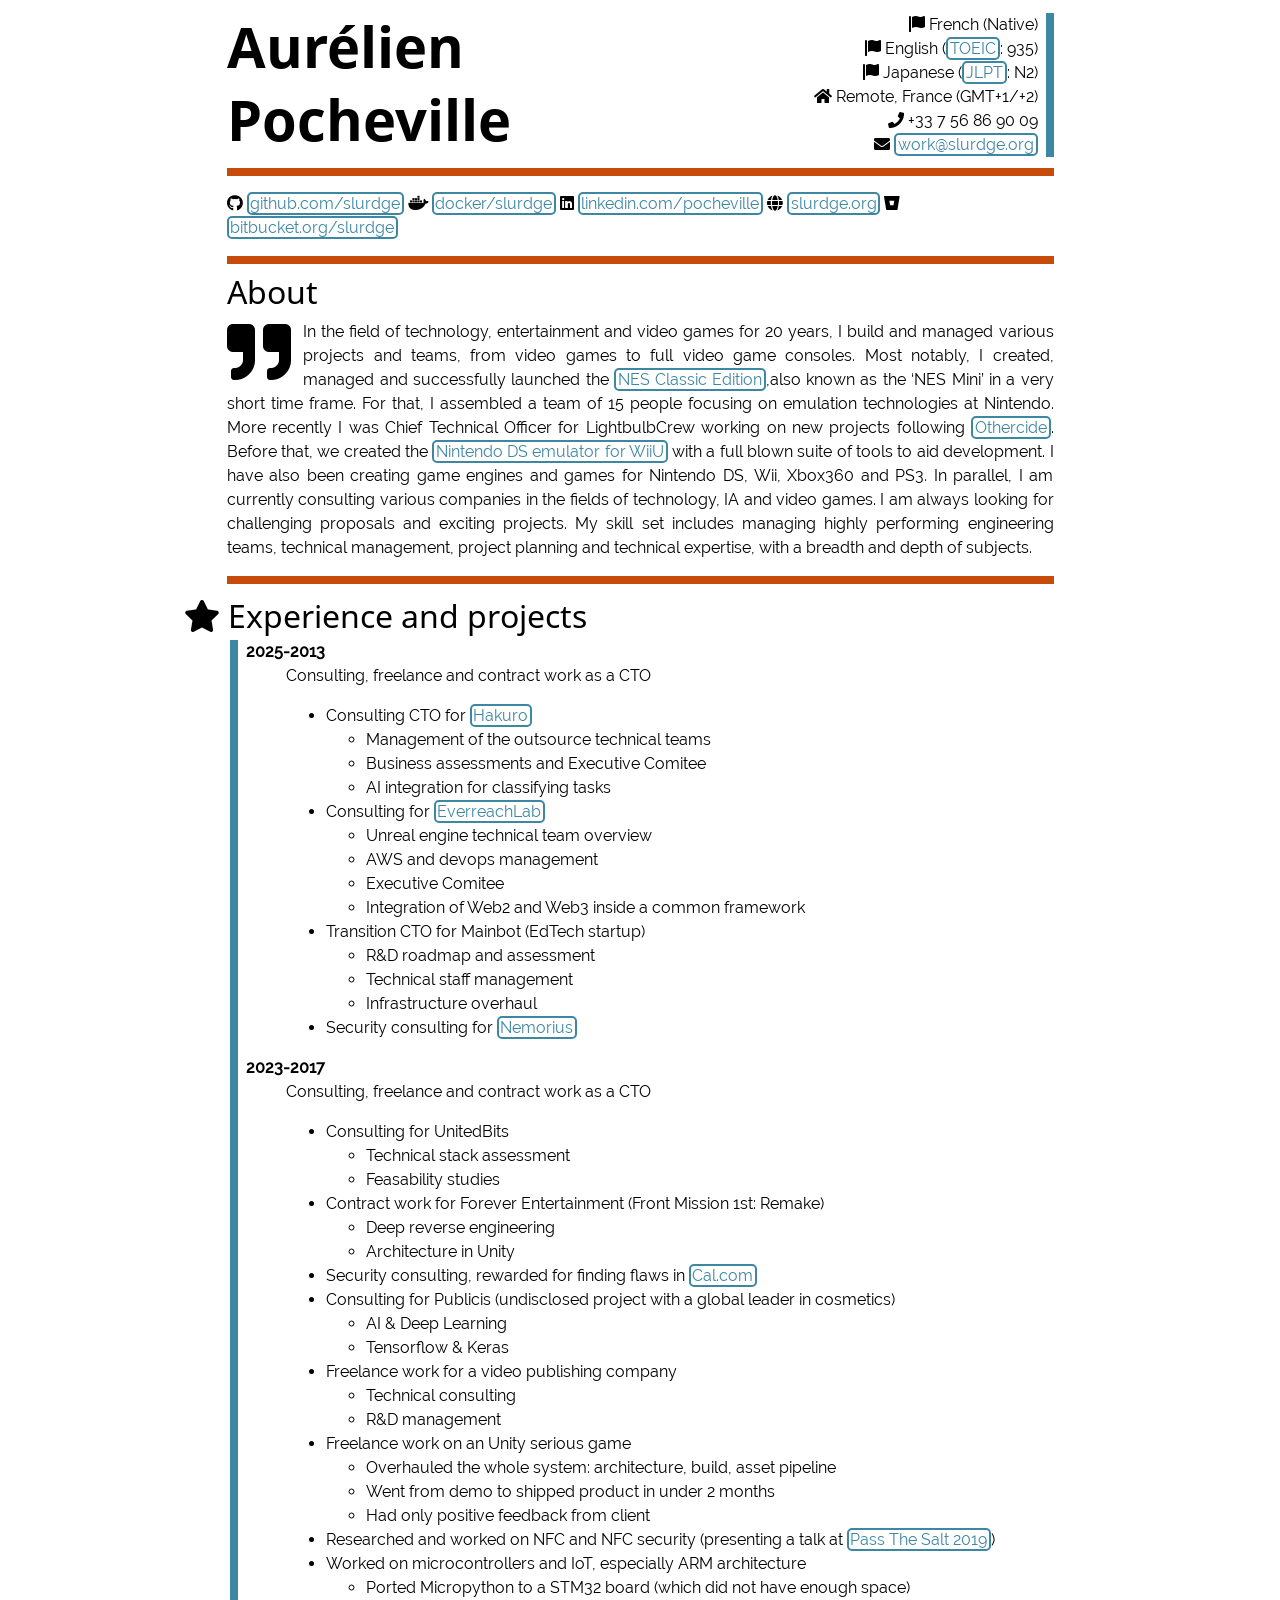
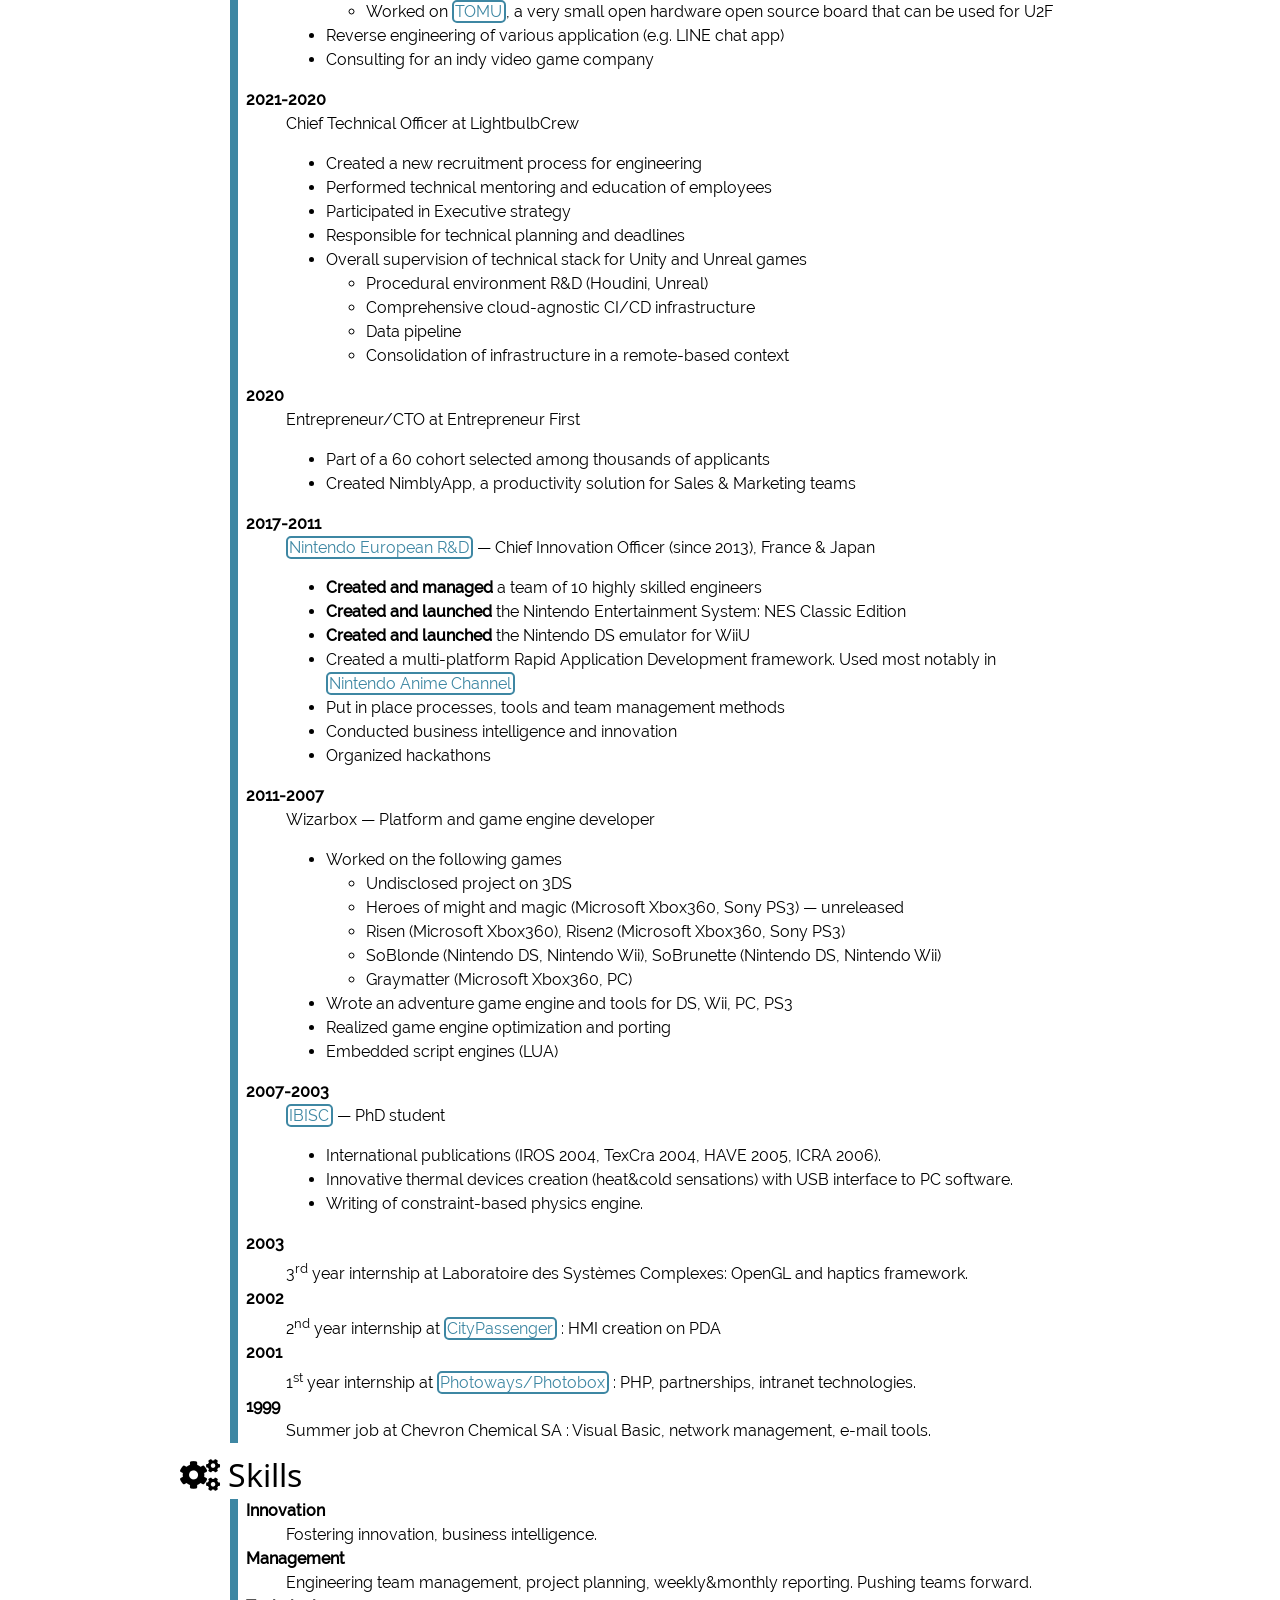
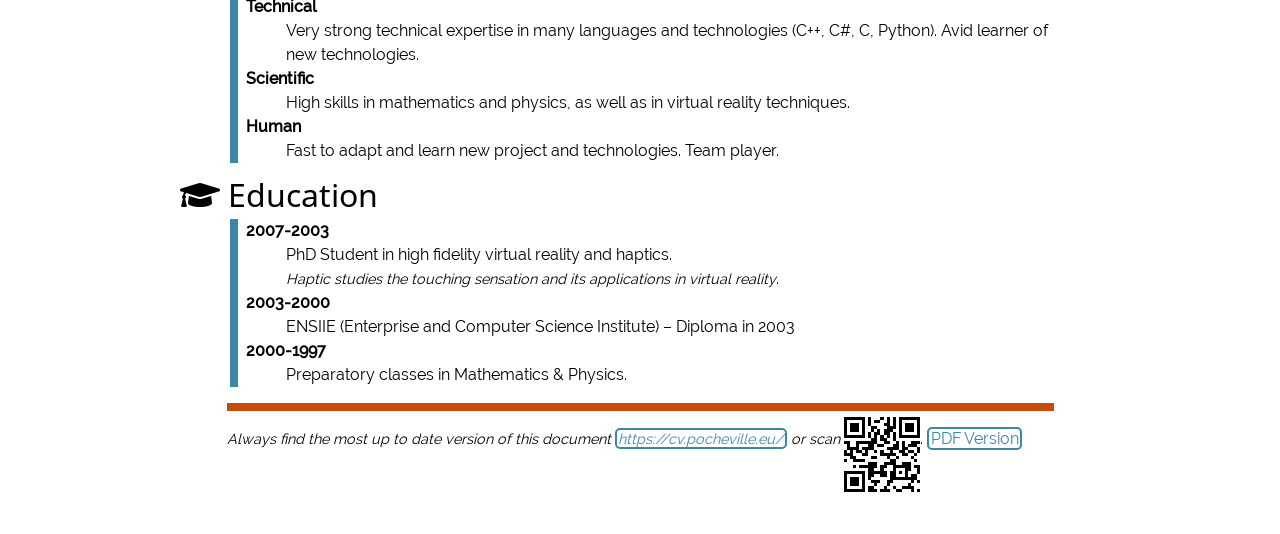
==== commit 9896fe56: "Deploy to GitHub pages" ====
--- a/cv.html
+++ b/cv.html
@@ -32,14 +32,13 @@
 <i class="fas fa-flag-alt"></i> Japanese (<a href="http://www.jlpt.jp/e/">JLPT</a>: N2)<br />
 <i class="fa fa-home"></i> Remote, France (GMT+1/+2)<br />
 <i class="fa fa-phone"></i> +33 7 56 86 90 09<br />
-<i class="fa fa-envelope"></i> <a href="mailto:work@slurdge.org">work@slurdge.org</a><br />
-<i class="fab fa-skype"></i> <a href="skype:slurdge.work?chat">slurdge.work</a></div>
+<i class="fa fa-envelope"></i> <a href="mailto:work@slurdge.org">work@slurdge.org</a></div>
 <hr />
 <p><i class="fab fa-github"></i> <a href="https://www.github.com/slurdge">github.com/slurdge</a>
-<i class="fab fa-bitbucket"></i> <a href="https://bitbucket.org/slurdge">bitbucket.org/slurdge</a>
+<i class="fab fa-docker"></i> <a href="https://hub.docker.com/u/slurdge/">docker/slurdge</a>
 <i class="fab fa-linkedin"></i> <a href="https://www.linkedin.com/in/pocheville">linkedin.com/pocheville</a>
 <i class="fa fa-globe"></i> <a href="https://www.slurdge.org">slurdge.org</a>
-<i class="fab fa-docker"></i> <a href="https://hub.docker.com/u/slurdge/">docker/slurdge</a></p>
+<i class="fab fa-bitbucket"></i> <a href="https://bitbucket.org/slurdge">bitbucket.org/slurdge</a></p>
 <hr />
 <h2>
 About
@@ -51,9 +50,9 @@
 video game consoles. Most notably, I created, managed and successfully
 launched the <a href="https://www.nintendo.com/nes-classic">NES Classic
 Edition</a>,also known as the ‘NES Mini’ in a very short time frame. For
-that, I assembled a team of 10 people focusing on emulation technologies
-at Nintendo. Recently I was Chief Technical Officer for LightbulbCrew
-working on new projects following <a href="https://www.focus-entmt.com/en-us/games/othercide">Othercide</a>.
+that, I assembled a team of 15 people focusing on emulation technologies
+at Nintendo. More recently I was Chief Technical Officer for
+LightbulbCrew working on new projects following <a href="https://www.focus-entmt.com/en-us/games/othercide">Othercide</a>.
 Before that, we created the <a href="https://en.wikipedia.org/wiki/List_of_Virtual_Console_games_for_Wii_U_(PAL_region)#Nintendo_DS">Nintendo
 DS emulator for WiiU</a> with a full blown suite of tools to aid
 development. I have also been creating game engines and games for
@@ -91,7 +90,7 @@
 <li>Technical staff management</li>
 <li>Infrastructure overhaul</li>
 </ul></li>
-<li>Security consulting</li>
+<li>Security consulting for <a href="https://lc.cx/">Nemorius</a></li>
 </ul>
 </dd>
 <dt>2023-2017</dt>
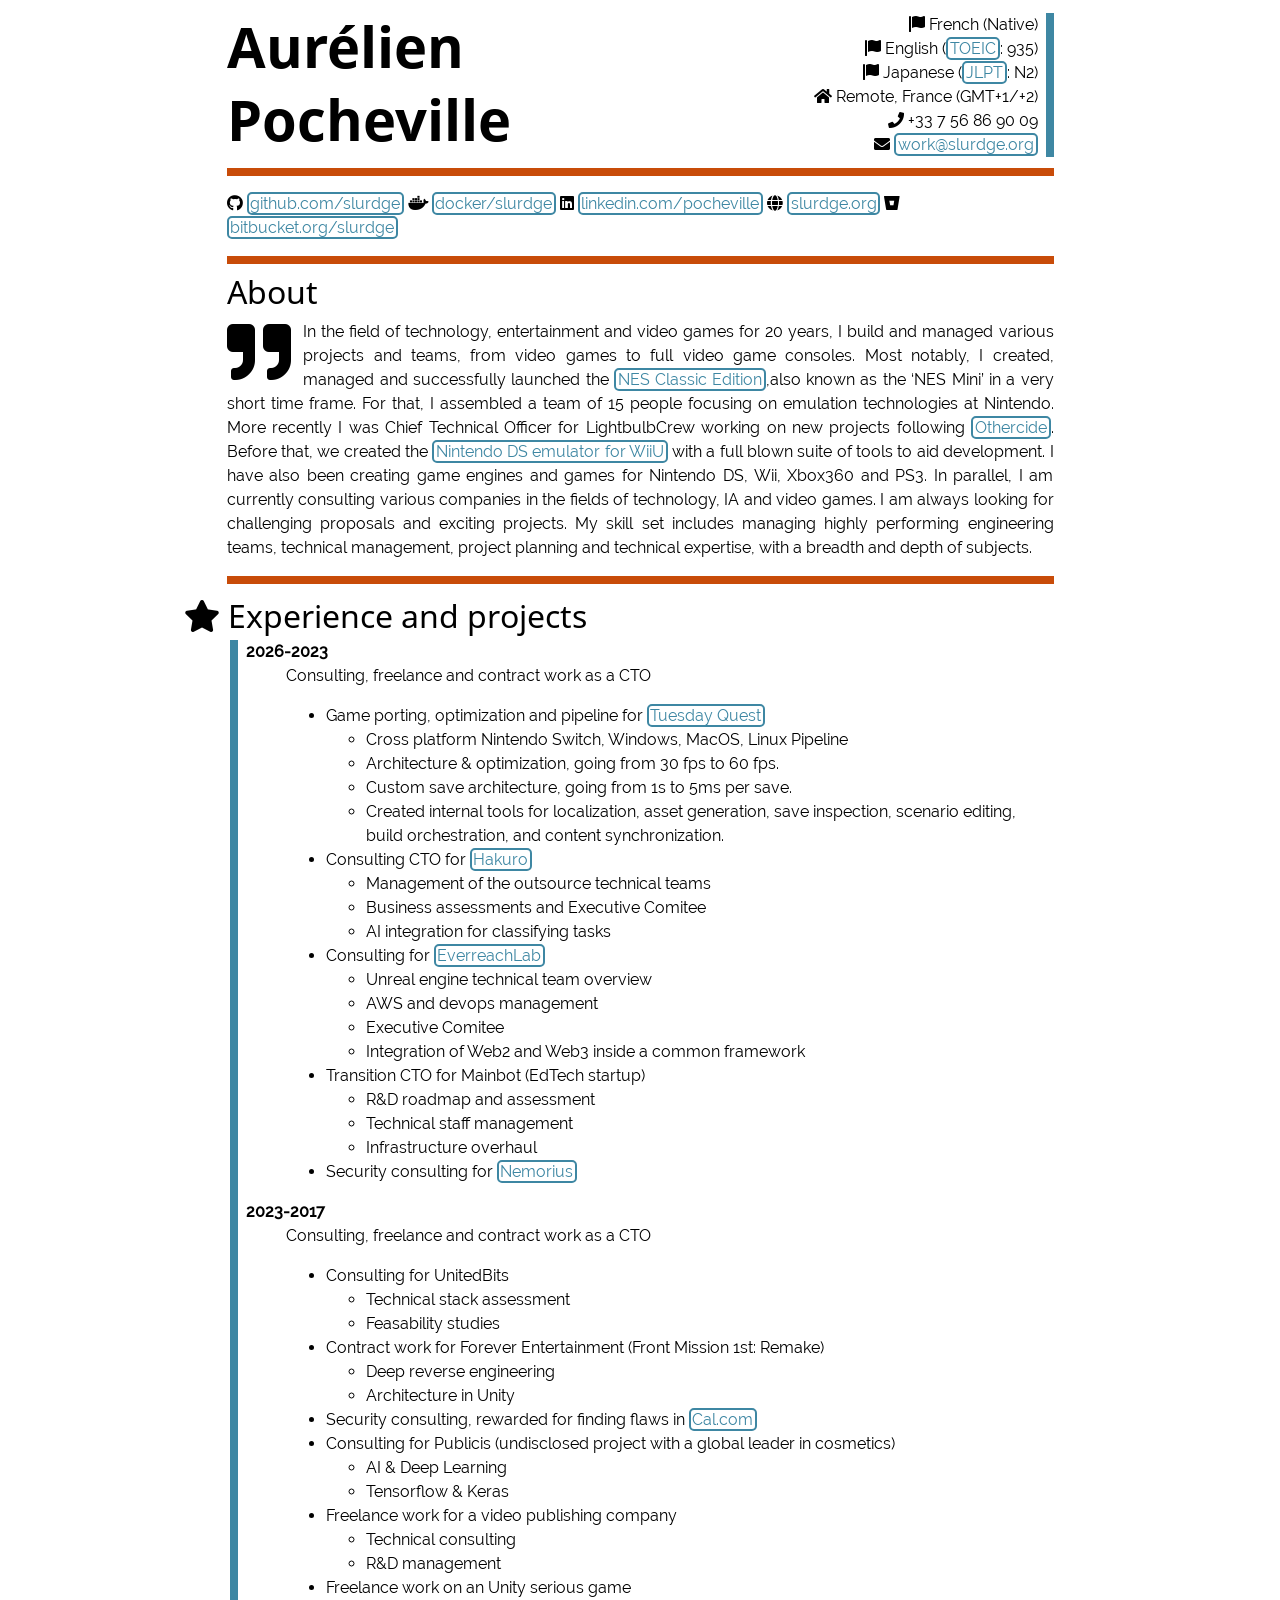
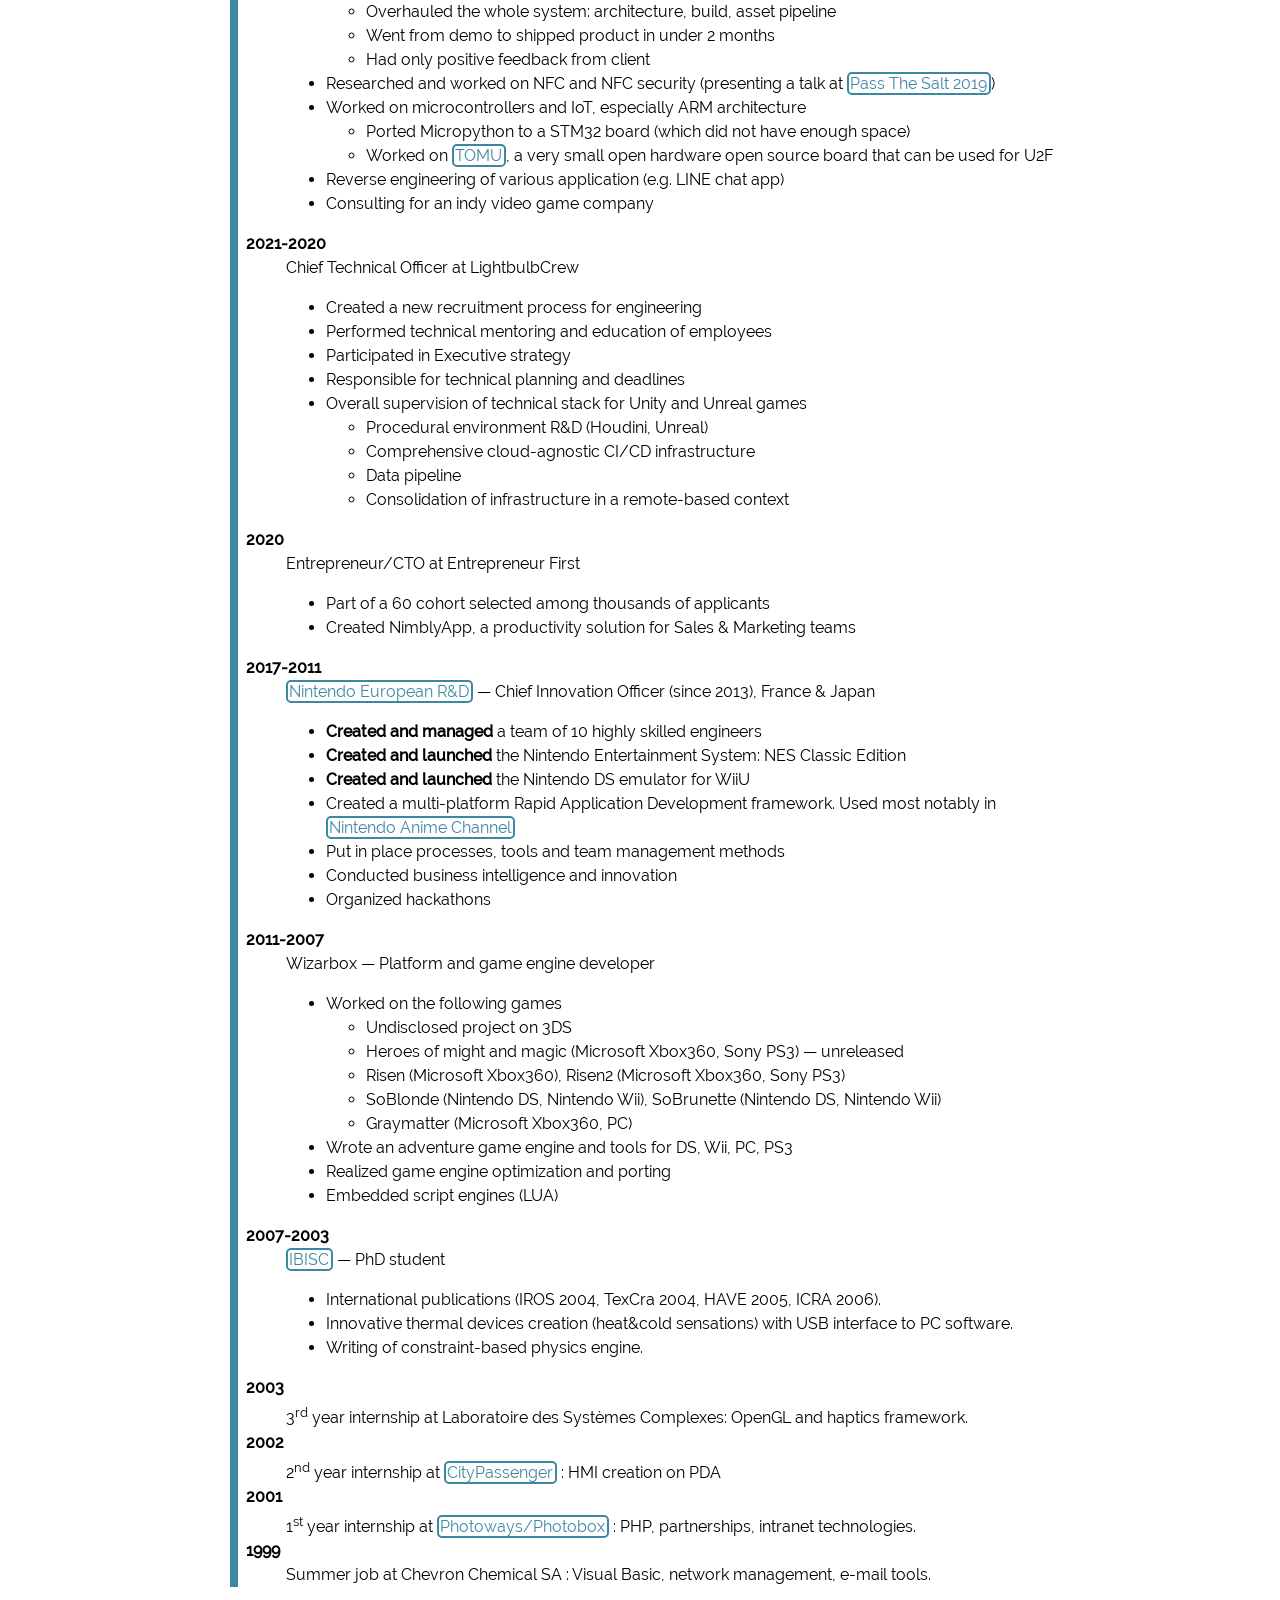
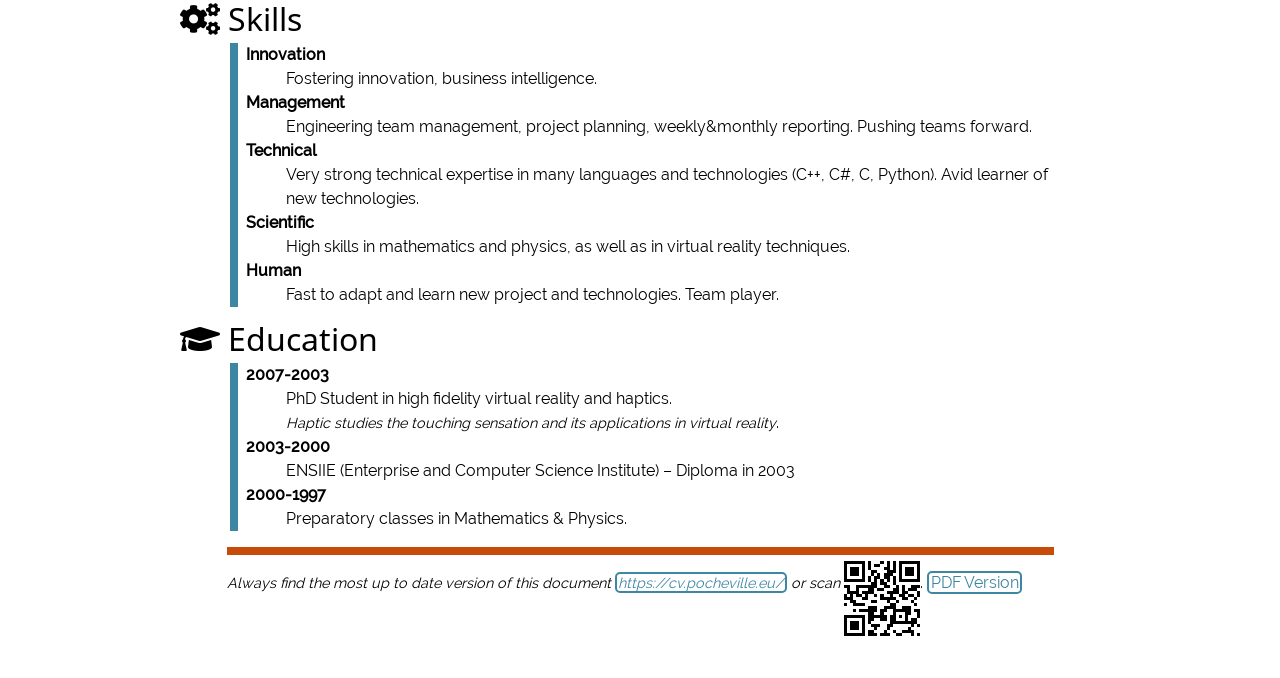
==== commit 9c7dc845: "Deploy to GitHub pages" ====
--- a/cv.html
+++ b/cv.html
@@ -1,12 +1,12 @@
 <!DOCTYPE html>
-<html xmlns="http://www.w3.org/1999/xhtml" lang xml:lang>
+<html xmlns="http://www.w3.org/1999/xhtml">
 <head>
   <meta charset="utf-8" />
   <meta name="generator" content="pandoc" />
   <meta name="viewport" content="width=device-width, initial-scale=1.0, user-scalable=yes" />
   <title>Aurélien Pocheville</title>
   <style>
-code{white-space: pre-wrap;}
+
 span.smallcaps{font-variant: small-caps;}
 div.columns{display: flex; gap: min(4vw, 1.5em);}
 div.column{flex: auto; overflow-x: auto;}
@@ -67,10 +67,19 @@
 <h2 id="experience-and-projects"><i class="fa fa-star"></i> Experience
 and projects</h2>
 <dl>
-<dt>2025-2013</dt>
-<dd>
-<p>Consulting, freelance and contract work as a CTO</p>
-<ul>
+<dt>2026-2023</dt>
+<dd>
+Consulting, freelance and contract work as a CTO
+<ul>
+<li>Game porting, optimization and pipeline for <a href="https://www.tuesdayquest.com/">Tuesday Quest</a>
+<ul>
+<li>Cross platform Nintendo Switch, Windows, MacOS, Linux Pipeline</li>
+<li>Architecture &amp; optimization, going from 30 fps to 60 fps.</li>
+<li>Custom save architecture, going from 1s to 5ms per save.</li>
+<li>Created internal tools for localization, asset generation, save
+inspection, scenario editing, build orchestration, and content
+synchronization.</li>
+</ul></li>
 <li>Consulting CTO for <a href="https://hakuro.io/">Hakuro</a>
 <ul>
 <li>Management of the outsource technical teams</li>
@@ -95,7 +104,7 @@
 </dd>
 <dt>2023-2017</dt>
 <dd>
-<p>Consulting, freelance and contract work as a CTO</p>
+Consulting, freelance and contract work as a CTO
 <ul>
 <li>Consulting for UnitedBits
 <ul>
@@ -141,7 +150,7 @@
 </dd>
 <dt>2021-2020</dt>
 <dd>
-<p>Chief Technical Officer at LightbulbCrew</p>
+Chief Technical Officer at LightbulbCrew
 <ul>
 <li>Created a new recruitment process for engineering</li>
 <li>Performed technical mentoring and education of employees</li>
@@ -158,7 +167,7 @@
 </dd>
 <dt>2020</dt>
 <dd>
-<p>Entrepreneur/CTO at Entrepreneur First</p>
+Entrepreneur/CTO at Entrepreneur First
 <ul>
 <li>Part of a 60 cohort selected among thousands of applicants</li>
 <li>Created NimblyApp, a productivity solution for Sales &amp; Marketing
@@ -167,9 +176,8 @@
 </dd>
 <dt>2017-2011</dt>
 <dd>
-<p><a href="https://www.nerd.nintendo.com/">Nintendo European
-R&amp;D</a> — Chief Innovation Officer (since 2013), France &amp;
-Japan</p>
+<a href="https://www.nerd.nintendo.com/">Nintendo European R&amp;D</a> —
+Chief Innovation Officer (since 2013), France &amp; Japan
 <ul>
 <li><strong>Created and managed</strong> a team of 10 highly skilled
 engineers</li>
@@ -187,7 +195,7 @@
 </dd>
 <dt>2011-2007</dt>
 <dd>
-<p>Wizarbox — Platform and game engine developer</p>
+Wizarbox — Platform and game engine developer
 <ul>
 <li><p>Worked on the following games</p>
 <ul>
@@ -207,7 +215,7 @@
 </dd>
 <dt>2007-2003</dt>
 <dd>
-<p><a href="https://www.ibisc.univ-evry.fr/">IBISC</a> — PhD student</p>
+<a href="https://www.ibisc.univ-evry.fr/">IBISC</a> — PhD student
 <ul>
 <li>International publications (IROS 2004, TexCra 2004, HAVE 2005, ICRA
 2006).</li>
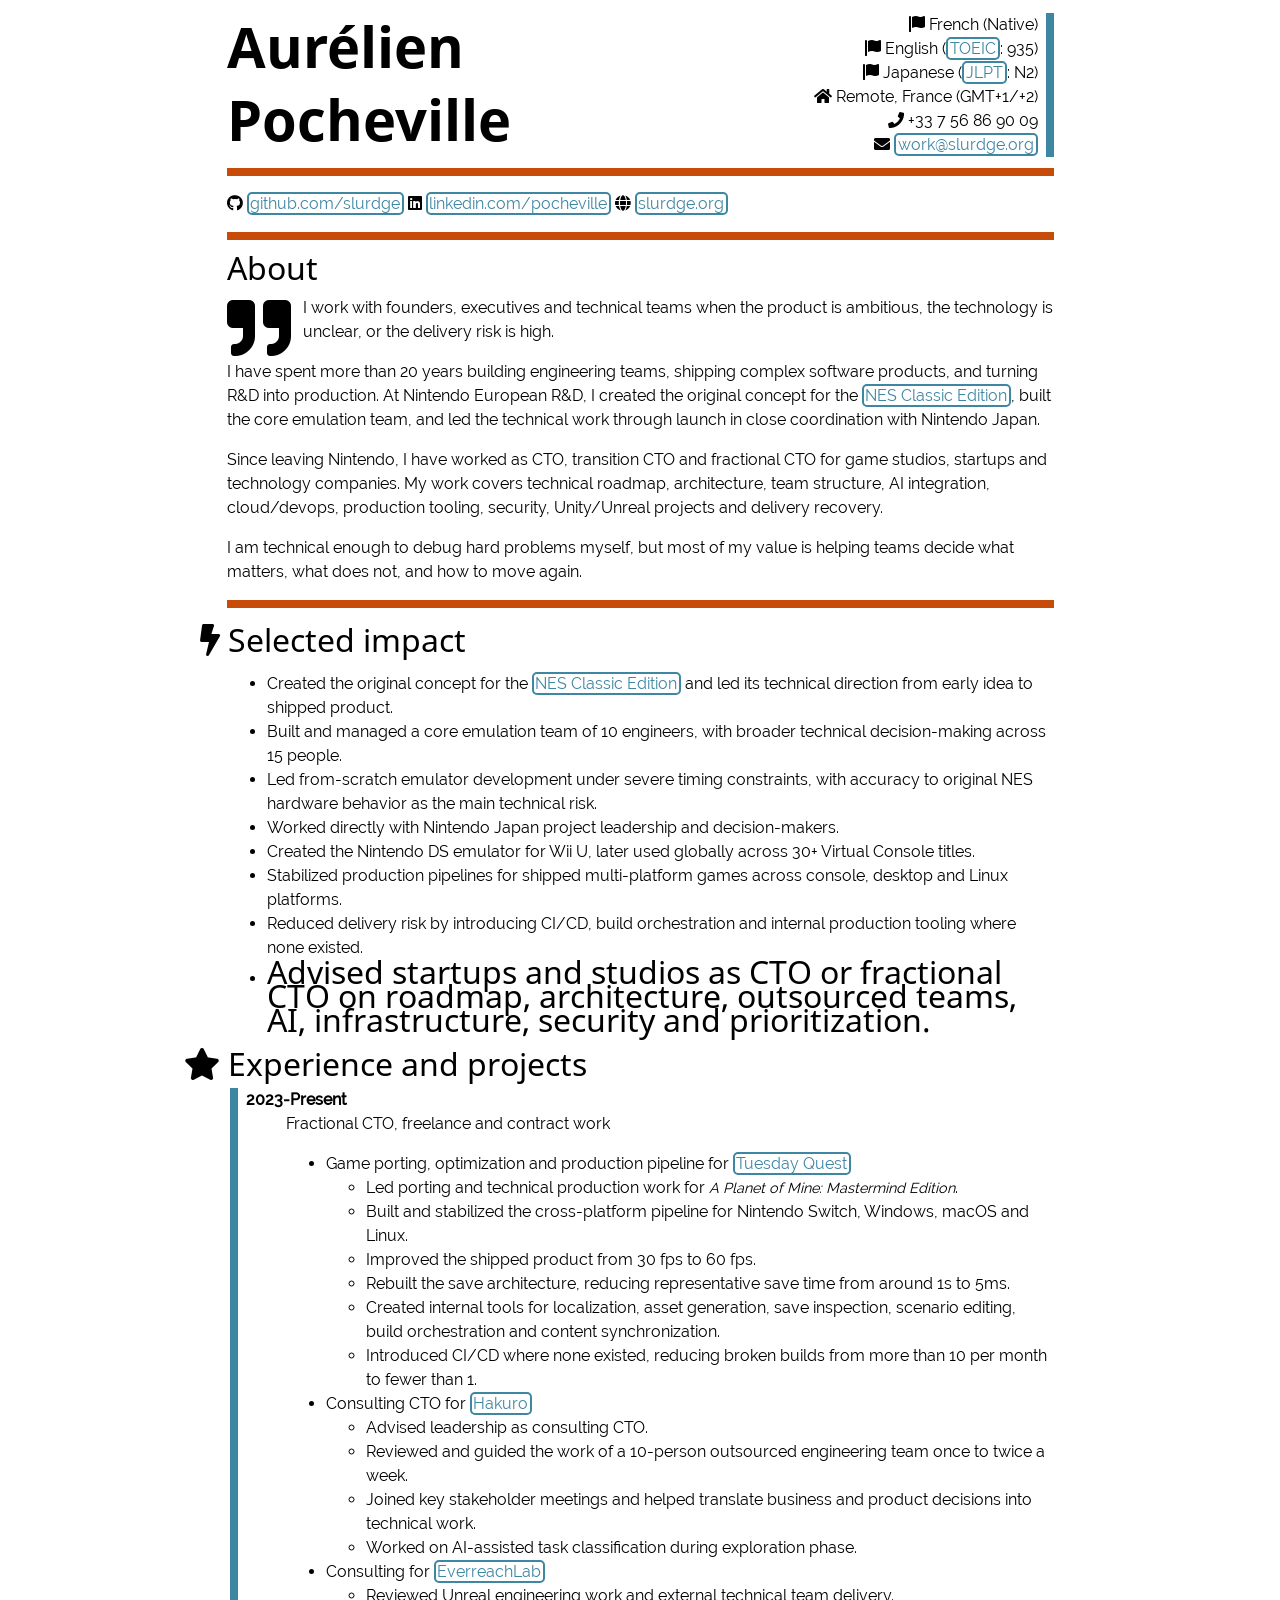
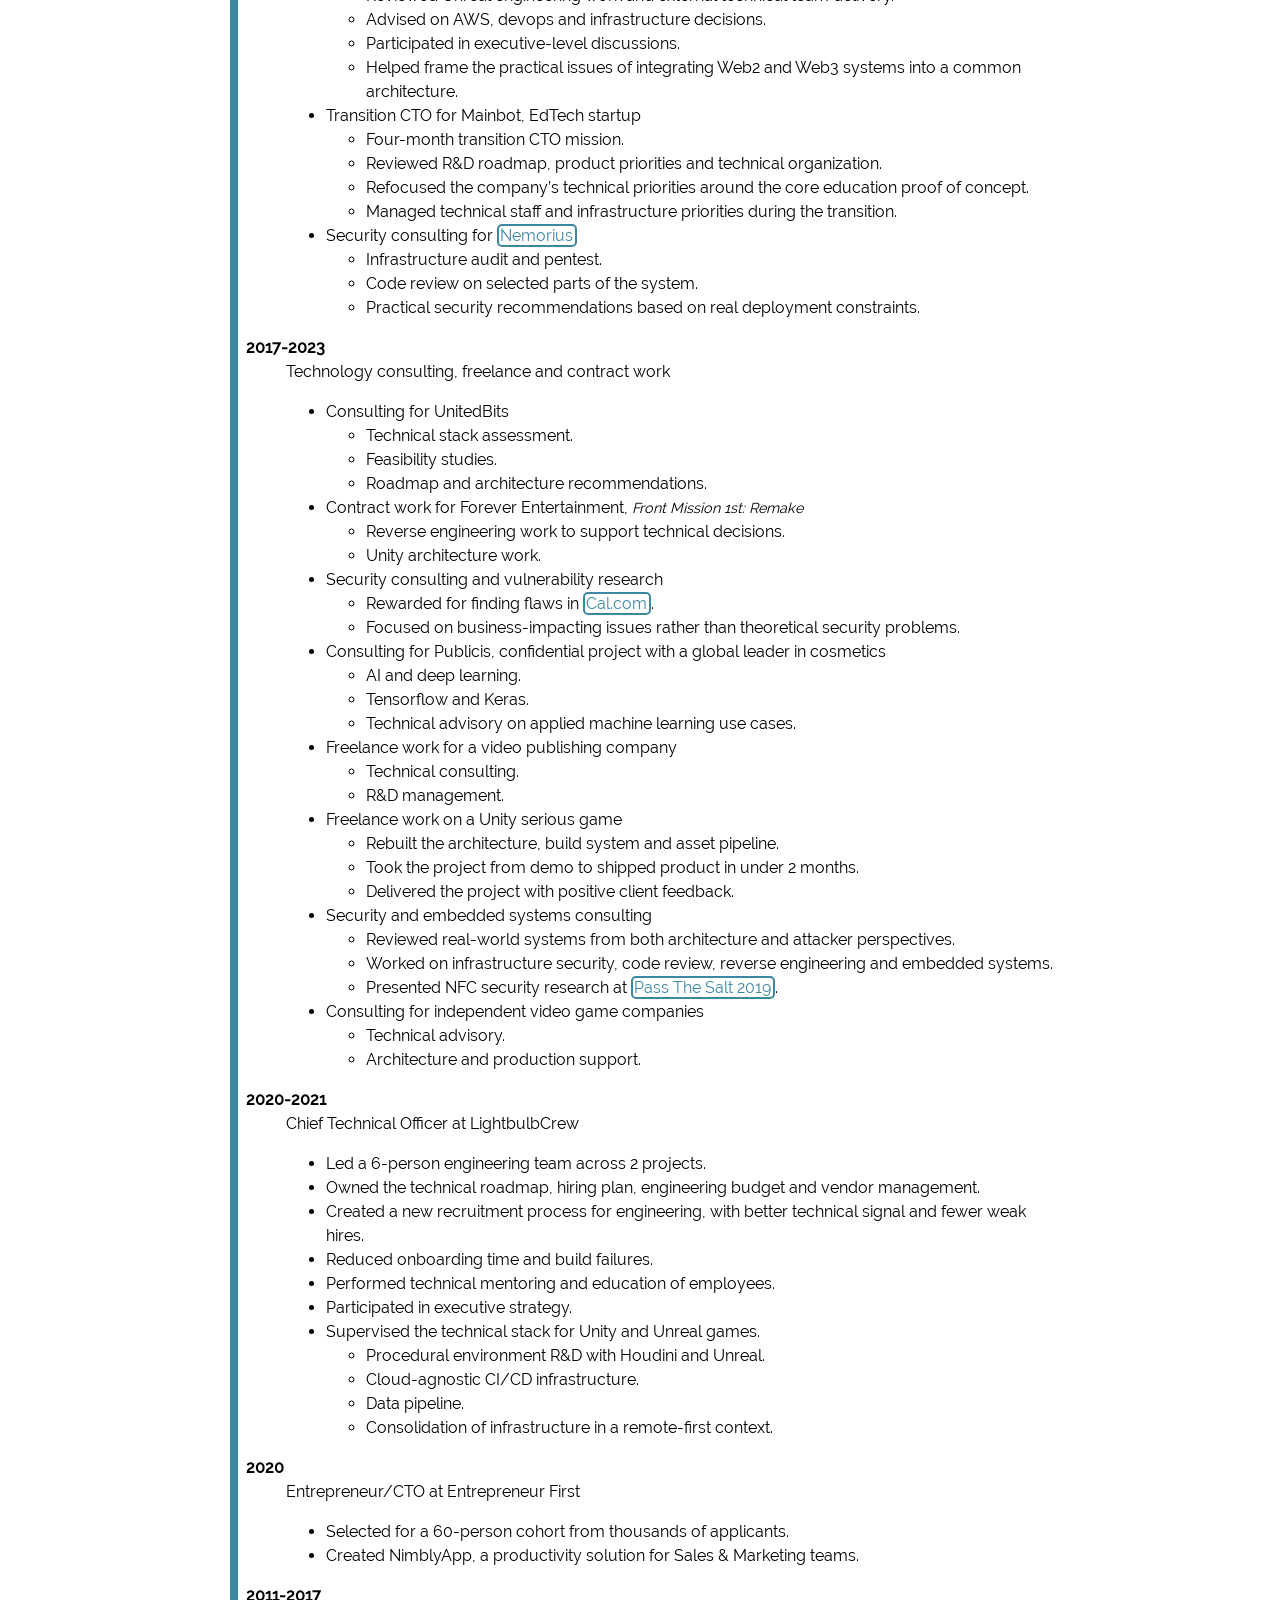
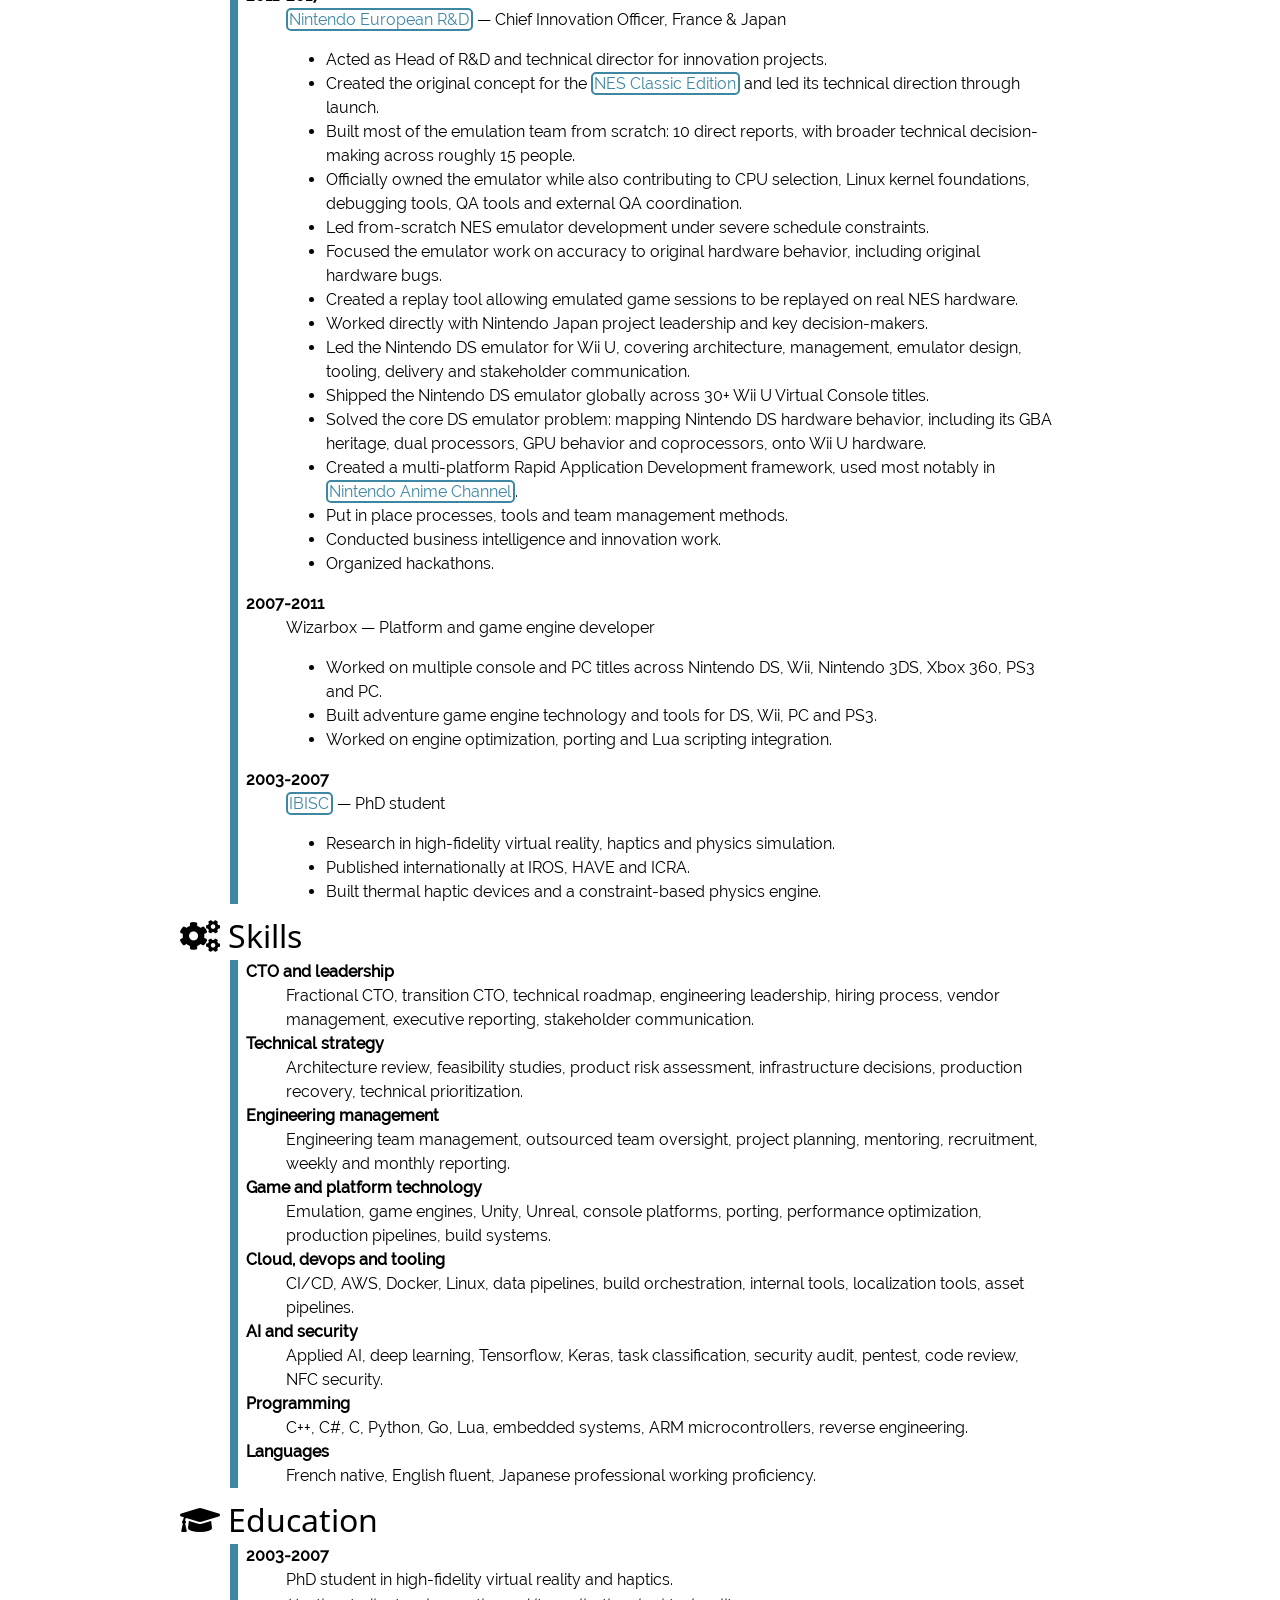
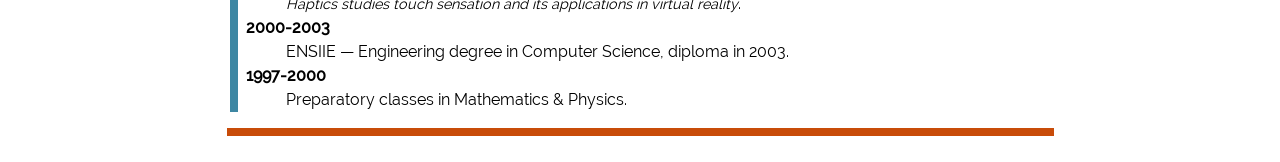
==== commit af1309f8: "Deploy to GitHub pages" ====
--- a/cv.html
+++ b/cv.html
@@ -35,133 +35,187 @@
 <i class="fa fa-envelope"></i> <a href="mailto:work@slurdge.org">work@slurdge.org</a></div>
 <hr />
 <p><i class="fab fa-github"></i> <a href="https://www.github.com/slurdge">github.com/slurdge</a>
-<i class="fab fa-docker"></i> <a href="https://hub.docker.com/u/slurdge/">docker/slurdge</a>
 <i class="fab fa-linkedin"></i> <a href="https://www.linkedin.com/in/pocheville">linkedin.com/pocheville</a>
-<i class="fa fa-globe"></i> <a href="https://www.slurdge.org">slurdge.org</a>
-<i class="fab fa-bitbucket"></i> <a href="https://bitbucket.org/slurdge">bitbucket.org/slurdge</a></p>
+<i class="fa fa-globe"></i> <a href="https://www.slurdge.org">slurdge.org</a></p>
 <hr />
 <h2>
 About
 </h2>
 <p class="blockquote">
-<i class="fa fa-quote-right" style="font-size:400%; float:left; padding-right: 0.2em;"></i>
-In the field of technology, entertainment and video games for 20 years,
-I build and managed various projects and teams, from video games to full
-video game consoles. Most notably, I created, managed and successfully
-launched the <a href="https://www.nintendo.com/nes-classic">NES Classic
-Edition</a>,also known as the ‘NES Mini’ in a very short time frame. For
-that, I assembled a team of 15 people focusing on emulation technologies
-at Nintendo. More recently I was Chief Technical Officer for
-LightbulbCrew working on new projects following <a href="https://www.focus-entmt.com/en-us/games/othercide">Othercide</a>.
-Before that, we created the <a href="https://en.wikipedia.org/wiki/List_of_Virtual_Console_games_for_Wii_U_(PAL_region)#Nintendo_DS">Nintendo
-DS emulator for WiiU</a> with a full blown suite of tools to aid
-development. I have also been creating game engines and games for
-Nintendo DS, Wii, Xbox360 and PS3. In parallel, I am currently
-consulting various companies in the fields of technology, IA and video
-games. I am always looking for challenging proposals and exciting
-projects. My skill set includes managing highly performing engineering
-teams, technical management, project planning and technical expertise,
-with a breadth and depth of subjects.
+<p><i class="fa fa-quote-right" style="font-size:400%; float:left; padding-right: 0.2em;"></i>
+I work with founders, executives and technical teams when the product is
+ambitious, the technology is unclear, or the delivery risk is high.</p>
+<p>I have spent more than 20 years building engineering teams, shipping
+complex software products, and turning R&amp;D into production. At
+Nintendo European R&amp;D, I created the original concept for the <a href="https://www.nintendo.com/nes-classic">NES Classic Edition</a>,
+built the core emulation team, and led the technical work through launch
+in close coordination with Nintendo Japan.</p>
+<p>Since leaving Nintendo, I have worked as CTO, transition CTO and
+fractional CTO for game studios, startups and technology companies. My
+work covers technical roadmap, architecture, team structure, AI
+integration, cloud/devops, production tooling, security, Unity/Unreal
+projects and delivery recovery.</p>
+I am technical enough to debug hard problems myself, but most of my
+value is helping teams decide what matters, what does not, and how to
+move again.
 </p>
 <hr />
+<h2 id="selected-impact"><i class="fa fa-bolt"></i> Selected impact</h2>
+<ul>
+<li>Created the original concept for the <a href="https://www.nintendo.com/nes-classic">NES Classic Edition</a> and
+led its technical direction from early idea to shipped product.</li>
+<li>Built and managed a core emulation team of 10 engineers, with
+broader technical decision-making across 15 people.</li>
+<li>Led from-scratch emulator development under severe timing
+constraints, with accuracy to original NES hardware behavior as the main
+technical risk.</li>
+<li>Worked directly with Nintendo Japan project leadership and
+decision-makers.</li>
+<li>Created the Nintendo DS emulator for Wii U, later used globally
+across 30+ Virtual Console titles.</li>
+<li>Stabilized production pipelines for shipped multi-platform games
+across console, desktop and Linux platforms.</li>
+<li>Reduced delivery risk by introducing CI/CD, build orchestration and
+internal production tooling where none existed.</li>
+<li><h2 id="advised-startups-and-studios-as-cto-or-fractional-cto-on-roadmap-architecture-outsourced-teams-ai-infrastructure-security-and-prioritization.">Advised
+startups and studios as CTO or fractional CTO on roadmap, architecture,
+outsourced teams, AI, infrastructure, security and
+prioritization.</h2></li>
+</ul>
 <h2 id="experience-and-projects"><i class="fa fa-star"></i> Experience
 and projects</h2>
 <dl>
-<dt>2026-2023</dt>
-<dd>
-Consulting, freelance and contract work as a CTO
-<ul>
-<li>Game porting, optimization and pipeline for <a href="https://www.tuesdayquest.com/">Tuesday Quest</a>
-<ul>
-<li>Cross platform Nintendo Switch, Windows, MacOS, Linux Pipeline</li>
-<li>Architecture &amp; optimization, going from 30 fps to 60 fps.</li>
-<li>Custom save architecture, going from 1s to 5ms per save.</li>
+<dt>2023-Present</dt>
+<dd>
+Fractional CTO, freelance and contract work
+<ul>
+<li>Game porting, optimization and production pipeline for <a href="https://www.tuesdayquest.com/">Tuesday Quest</a>
+<ul>
+<li>Led porting and technical production work for <em>A Planet of Mine:
+Mastermind Edition</em>.</li>
+<li>Built and stabilized the cross-platform pipeline for Nintendo
+Switch, Windows, macOS and Linux.</li>
+<li>Improved the shipped product from 30 fps to 60 fps.</li>
+<li>Rebuilt the save architecture, reducing representative save time
+from around 1s to 5ms.</li>
 <li>Created internal tools for localization, asset generation, save
-inspection, scenario editing, build orchestration, and content
+inspection, scenario editing, build orchestration and content
 synchronization.</li>
+<li>Introduced CI/CD where none existed, reducing broken builds from
+more than 10 per month to fewer than 1.</li>
 </ul></li>
 <li>Consulting CTO for <a href="https://hakuro.io/">Hakuro</a>
 <ul>
-<li>Management of the outsource technical teams</li>
-<li>Business assessments and Executive Comitee</li>
-<li>AI integration for classifying tasks</li>
+<li>Advised leadership as consulting CTO.</li>
+<li>Reviewed and guided the work of a 10-person outsourced engineering
+team once to twice a week.</li>
+<li>Joined key stakeholder meetings and helped translate business and
+product decisions into technical work.</li>
+<li>Worked on AI-assisted task classification during exploration
+phase.</li>
 </ul></li>
 <li>Consulting for <a href="https://www.everreachlabs.io/">EverreachLab</a>
 <ul>
-<li>Unreal engine technical team overview</li>
-<li>AWS and devops management</li>
-<li>Executive Comitee</li>
-<li>Integration of Web2 and Web3 inside a common framework</li>
-</ul></li>
-<li>Transition CTO for Mainbot (EdTech startup)
-<ul>
-<li>R&amp;D roadmap and assessment</li>
-<li>Technical staff management</li>
-<li>Infrastructure overhaul</li>
-</ul></li>
-<li>Security consulting for <a href="https://lc.cx/">Nemorius</a></li>
-</ul>
-</dd>
-<dt>2023-2017</dt>
-<dd>
-Consulting, freelance and contract work as a CTO
+<li>Reviewed Unreal engineering work and external technical team
+delivery.</li>
+<li>Advised on AWS, devops and infrastructure decisions.</li>
+<li>Participated in executive-level discussions.</li>
+<li>Helped frame the practical issues of integrating Web2 and Web3
+systems into a common architecture.</li>
+</ul></li>
+<li>Transition CTO for Mainbot, EdTech startup
+<ul>
+<li>Four-month transition CTO mission.</li>
+<li>Reviewed R&amp;D roadmap, product priorities and technical
+organization.</li>
+<li>Refocused the company’s technical priorities around the core
+education proof of concept.</li>
+<li>Managed technical staff and infrastructure priorities during the
+transition.</li>
+</ul></li>
+<li>Security consulting for <a href="https://lc.cx/">Nemorius</a>
+<ul>
+<li>Infrastructure audit and pentest.</li>
+<li>Code review on selected parts of the system.</li>
+<li>Practical security recommendations based on real deployment
+constraints.</li>
+</ul></li>
+</ul>
+</dd>
+<dt>2017-2023</dt>
+<dd>
+Technology consulting, freelance and contract work
 <ul>
 <li>Consulting for UnitedBits
 <ul>
-<li>Technical stack assessment</li>
-<li>Feasability studies</li>
-</ul></li>
-<li>Contract work for Forever Entertainment (Front Mission 1st: Remake)
-<ul>
-<li>Deep reverse engineering</li>
-<li>Architecture in Unity</li>
-</ul></li>
-<li>Security consulting, rewarded for finding flaws in <a href="https://cal.com">Cal.com</a></li>
-<li>Consulting for Publicis (undisclosed project with a global leader in
-cosmetics)
-<ul>
-<li>AI &amp; Deep Learning</li>
-<li>Tensorflow &amp; Keras</li>
+<li>Technical stack assessment.</li>
+<li>Feasibility studies.</li>
+<li>Roadmap and architecture recommendations.</li>
+</ul></li>
+<li>Contract work for Forever Entertainment, <em>Front Mission 1st:
+Remake</em>
+<ul>
+<li>Reverse engineering work to support technical decisions.</li>
+<li>Unity architecture work.</li>
+</ul></li>
+<li>Security consulting and vulnerability research
+<ul>
+<li>Rewarded for finding flaws in <a href="https://cal.com">Cal.com</a>.</li>
+<li>Focused on business-impacting issues rather than theoretical
+security problems.</li>
+</ul></li>
+<li>Consulting for Publicis, confidential project with a global leader
+in cosmetics
+<ul>
+<li>AI and deep learning.</li>
+<li>Tensorflow and Keras.</li>
+<li>Technical advisory on applied machine learning use cases.</li>
 </ul></li>
 <li>Freelance work for a video publishing company
 <ul>
-<li>Technical consulting</li>
-<li>R&amp;D management</li>
-</ul></li>
-<li>Freelance work on an Unity serious game
-<ul>
-<li>Overhauled the whole system: architecture, build, asset
-pipeline</li>
-<li>Went from demo to shipped product in under 2 months</li>
-<li>Had only positive feedback from client</li>
-</ul></li>
-<li>Researched and worked on NFC and NFC security (presenting a talk at
-<a href="https://2019.pass-the-salt.org/">Pass The Salt 2019</a>)</li>
-<li>Worked on microcontrollers and IoT, especially ARM architecture
-<ul>
-<li>Ported Micropython to a STM32 board (which did not have enough
-space)</li>
-<li>Worked on <a href="https://www.tomu.im">TOMU</a>, a very small open
-hardware open source board that can be used for U2F</li>
-</ul></li>
-<li>Reverse engineering of various application (e.g. LINE chat app)</li>
-<li>Consulting for an indy video game company</li>
-</ul>
-</dd>
-<dt>2021-2020</dt>
+<li>Technical consulting.</li>
+<li>R&amp;D management.</li>
+</ul></li>
+<li>Freelance work on a Unity serious game
+<ul>
+<li>Rebuilt the architecture, build system and asset pipeline.</li>
+<li>Took the project from demo to shipped product in under 2
+months.</li>
+<li>Delivered the project with positive client feedback.</li>
+</ul></li>
+<li>Security and embedded systems consulting
+<ul>
+<li>Reviewed real-world systems from both architecture and attacker
+perspectives.</li>
+<li>Worked on infrastructure security, code review, reverse engineering
+and embedded systems.</li>
+<li>Presented NFC security research at <a href="https://2019.pass-the-salt.org/">Pass The Salt 2019</a>.</li>
+</ul></li>
+<li>Consulting for independent video game companies
+<ul>
+<li>Technical advisory.</li>
+<li>Architecture and production support.</li>
+</ul></li>
+</ul>
+</dd>
+<dt>2020-2021</dt>
 <dd>
 Chief Technical Officer at LightbulbCrew
 <ul>
-<li>Created a new recruitment process for engineering</li>
-<li>Performed technical mentoring and education of employees</li>
-<li>Participated in Executive strategy</li>
-<li>Responsible for technical planning and deadlines</li>
-<li>Overall supervision of technical stack for Unity and Unreal games
-<ul>
-<li>Procedural environment R&amp;D (Houdini, Unreal)</li>
-<li>Comprehensive cloud-agnostic CI/CD infrastructure</li>
-<li>Data pipeline</li>
-<li>Consolidation of infrastructure in a remote-based context</li>
+<li>Led a 6-person engineering team across 2 projects.</li>
+<li>Owned the technical roadmap, hiring plan, engineering budget and
+vendor management.</li>
+<li>Created a new recruitment process for engineering, with better
+technical signal and fewer weak hires.</li>
+<li>Reduced onboarding time and build failures.</li>
+<li>Performed technical mentoring and education of employees.</li>
+<li>Participated in executive strategy.</li>
+<li>Supervised the technical stack for Unity and Unreal games.
+<ul>
+<li>Procedural environment R&amp;D with Houdini and Unreal.</li>
+<li>Cloud-agnostic CI/CD infrastructure.</li>
+<li>Data pipeline.</li>
+<li>Consolidation of infrastructure in a remote-first context.</li>
 </ul></li>
 </ul>
 </dd>
@@ -169,136 +223,134 @@
 <dd>
 Entrepreneur/CTO at Entrepreneur First
 <ul>
-<li>Part of a 60 cohort selected among thousands of applicants</li>
+<li>Selected for a 60-person cohort from thousands of applicants.</li>
 <li>Created NimblyApp, a productivity solution for Sales &amp; Marketing
-teams</li>
-</ul>
-</dd>
-<dt>2017-2011</dt>
+teams.</li>
+</ul>
+</dd>
+<dt>2011-2017</dt>
 <dd>
 <a href="https://www.nerd.nintendo.com/">Nintendo European R&amp;D</a> —
-Chief Innovation Officer (since 2013), France &amp; Japan
-<ul>
-<li><strong>Created and managed</strong> a team of 10 highly skilled
-engineers</li>
-<li><strong>Created and launched</strong> the Nintendo Entertainment
-System: NES Classic Edition</li>
-<li><strong>Created and launched</strong> the Nintendo DS emulator for
-WiiU</li>
-<li>Created a multi-platform Rapid Application Development framework.
-Used most notably in <a href="https://www.nintendo.co.uk/Nintendo-3DS-Family/Download-Content/Nintendo-Anime-Channel/Nintendo-Anime-Channel-947961.html">Nintendo
-Anime Channel</a></li>
-<li>Put in place processes, tools and team management methods</li>
-<li>Conducted business intelligence and innovation</li>
-<li>Organized hackathons</li>
-</ul>
-</dd>
-<dt>2011-2007</dt>
+Chief Innovation Officer, France &amp; Japan
+<ul>
+<li>Acted as Head of R&amp;D and technical director for innovation
+projects.</li>
+<li>Created the original concept for the <a href="https://www.nintendo.com/nes-classic">NES Classic Edition</a> and
+led its technical direction through launch.</li>
+<li>Built most of the emulation team from scratch: 10 direct reports,
+with broader technical decision-making across roughly 15 people.</li>
+<li>Officially owned the emulator while also contributing to CPU
+selection, Linux kernel foundations, debugging tools, QA tools and
+external QA coordination.</li>
+<li>Led from-scratch NES emulator development under severe schedule
+constraints.</li>
+<li>Focused the emulator work on accuracy to original hardware behavior,
+including original hardware bugs.</li>
+<li>Created a replay tool allowing emulated game sessions to be replayed
+on real NES hardware.</li>
+<li>Worked directly with Nintendo Japan project leadership and key
+decision-makers.</li>
+<li>Led the Nintendo DS emulator for Wii U, covering architecture,
+management, emulator design, tooling, delivery and stakeholder
+communication.</li>
+<li>Shipped the Nintendo DS emulator globally across 30+ Wii U Virtual
+Console titles.</li>
+<li>Solved the core DS emulator problem: mapping Nintendo DS hardware
+behavior, including its GBA heritage, dual processors, GPU behavior and
+coprocessors, onto Wii U hardware.</li>
+<li>Created a multi-platform Rapid Application Development framework,
+used most notably in <a href="https://www.nintendo.co.uk/Nintendo-3DS-Family/Download-Content/Nintendo-Anime-Channel/Nintendo-Anime-Channel-947961.html">Nintendo
+Anime Channel</a>.</li>
+<li>Put in place processes, tools and team management methods.</li>
+<li>Conducted business intelligence and innovation work.</li>
+<li>Organized hackathons.</li>
+</ul>
+</dd>
+<dt>2007-2011</dt>
 <dd>
 Wizarbox — Platform and game engine developer
 <ul>
-<li><p>Worked on the following games</p>
-<ul>
-<li>Undisclosed project on 3DS</li>
-<li>Heroes of might and magic (Microsoft Xbox360, Sony PS3) —
-unreleased</li>
-<li>Risen (Microsoft Xbox360), Risen2 (Microsoft Xbox360, Sony PS3)</li>
-<li>SoBlonde (Nintendo DS, Nintendo Wii), SoBrunette (Nintendo DS,
-Nintendo Wii)</li>
-<li>Graymatter (Microsoft Xbox360, PC)</li>
-</ul></li>
-<li><p>Wrote an adventure game engine and tools for DS, Wii, PC,
-PS3</p></li>
-<li><p>Realized game engine optimization and porting</p></li>
-<li><p>Embedded script engines (LUA)</p></li>
-</ul>
-</dd>
-<dt>2007-2003</dt>
+<li>Worked on multiple console and PC titles across Nintendo DS, Wii,
+Nintendo 3DS, Xbox 360, PS3 and PC.</li>
+<li>Built adventure game engine technology and tools for DS, Wii, PC and
+PS3.</li>
+<li>Worked on engine optimization, porting and Lua scripting
+integration.</li>
+</ul>
+</dd>
+<dt>2003-2007</dt>
 <dd>
 <a href="https://www.ibisc.univ-evry.fr/">IBISC</a> — PhD student
 <ul>
-<li>International publications (IROS 2004, TexCra 2004, HAVE 2005, ICRA
-2006).</li>
-<li>Innovative thermal devices creation (heat&amp;cold sensations) with
-USB interface to PC software.</li>
-<li>Writing of constraint-based physics engine.</li>
-</ul>
-</dd>
-<dt>2003</dt>
-<dd>
-3<sup>rd</sup> year internship at Laboratoire des Systèmes Complexes:
-OpenGL and haptics framework.
-</dd>
-<dt>2002</dt>
-<dd>
-2<sup>nd</sup> year internship at <a href="https://www.citypassenger.com/">CityPassenger</a> : HMI creation
-on PDA
-</dd>
-<dt>2001</dt>
-<dd>
-1<sup>st</sup> year internship at <a href="https://www.photobox.fr/">Photoways/Photobox</a> : PHP,
-partnerships, intranet technologies.
-</dd>
-<dt>1999</dt>
-<dd>
-Summer job at Chevron Chemical SA : Visual Basic, network management,
-e-mail tools.
+<li>Research in high-fidelity virtual reality, haptics and physics
+simulation.</li>
+<li>Published internationally at IROS, HAVE and ICRA.</li>
+<li>Built thermal haptic devices and a constraint-based physics
+engine.</li>
+</ul>
 </dd>
 </dl>
 <h2 id="skills"><i class="fa fa-cogs"></i> Skills</h2>
 <dl>
-<dt>Innovation</dt>
-<dd>
-Fostering innovation, business intelligence.
-</dd>
-<dt>Management</dt>
-<dd>
-Engineering team management, project planning, weekly&amp;monthly
-reporting. Pushing teams forward.
-</dd>
-<dt>Technical</dt>
-<dd>
-Very strong technical expertise in many languages and technologies (C++,
-C#, C, Python). Avid learner of new technologies.
-</dd>
-<dt>Scientific</dt>
-<dd>
-High skills in mathematics and physics, as well as in virtual reality
-techniques.
-</dd>
-<dt>Human</dt>
-<dd>
-Fast to adapt and learn new project and technologies. Team player.
+<dt>CTO and leadership</dt>
+<dd>
+Fractional CTO, transition CTO, technical roadmap, engineering
+leadership, hiring process, vendor management, executive reporting,
+stakeholder communication.
+</dd>
+<dt>Technical strategy</dt>
+<dd>
+Architecture review, feasibility studies, product risk assessment,
+infrastructure decisions, production recovery, technical prioritization.
+</dd>
+<dt>Engineering management</dt>
+<dd>
+Engineering team management, outsourced team oversight, project
+planning, mentoring, recruitment, weekly and monthly reporting.
+</dd>
+<dt>Game and platform technology</dt>
+<dd>
+Emulation, game engines, Unity, Unreal, console platforms, porting,
+performance optimization, production pipelines, build systems.
+</dd>
+<dt>Cloud, devops and tooling</dt>
+<dd>
+CI/CD, AWS, Docker, Linux, data pipelines, build orchestration, internal
+tools, localization tools, asset pipelines.
+</dd>
+<dt>AI and security</dt>
+<dd>
+Applied AI, deep learning, Tensorflow, Keras, task classification,
+security audit, pentest, code review, NFC security.
+</dd>
+<dt>Programming</dt>
+<dd>
+C++, C#, C, Python, Go, Lua, embedded systems, ARM microcontrollers,
+reverse engineering.
+</dd>
+<dt>Languages</dt>
+<dd>
+French native, English fluent, Japanese professional working
+proficiency.
 </dd>
 </dl>
 <h2 id="education"><i class="fa fa-graduation-cap"></i> Education</h2>
 <dl>
-<dt>2007-2003</dt>
-<dd>
-PhD Student in high fidelity virtual reality and haptics.<br />
-<em>Haptic studies the touching sensation and its applications in
-virtual reality</em>.
-</dd>
-<dt>2003-2000</dt>
-<dd>
-ENSIIE (Enterprise and Computer Science Institute) – Diploma in 2003
-</dd>
-<dt>2000-1997</dt>
+<dt>2003-2007</dt>
+<dd>
+PhD student in high-fidelity virtual reality and haptics.<br />
+<em>Haptics studies touch sensation and its applications in virtual
+reality</em>.
+</dd>
+<dt>2000-2003</dt>
+<dd>
+ENSIIE — Engineering degree in Computer Science, diploma in 2003.
+</dd>
+<dt>1997-2000</dt>
 <dd>
 Preparatory classes in Mathematics &amp; Physics.
 </dd>
 </dl>
-<!--
-<i class="fa fa-gamepad"></i> Activities and interests
-------------------------
-
-Hobbies & Sport
-: Video games, board games. Movies and comics. Swimming, jogging.
--->
 <hr />
-<p><em>Always find the most up to date version of this document <a href="https://cv.pocheville.eu/">https://cv.pocheville.eu/</a> or
-scan</em>
-<img role="img" style="height: 2cm; width: 2cm; vertical-align: text-top; margin-top: -0.8em; margin-bottom: 1em;" src="[data-uri]" />.
-<a href="https://cv.pocheville.eu/cv.pdf">PDF Version</a></p>
 </body>
 </html>
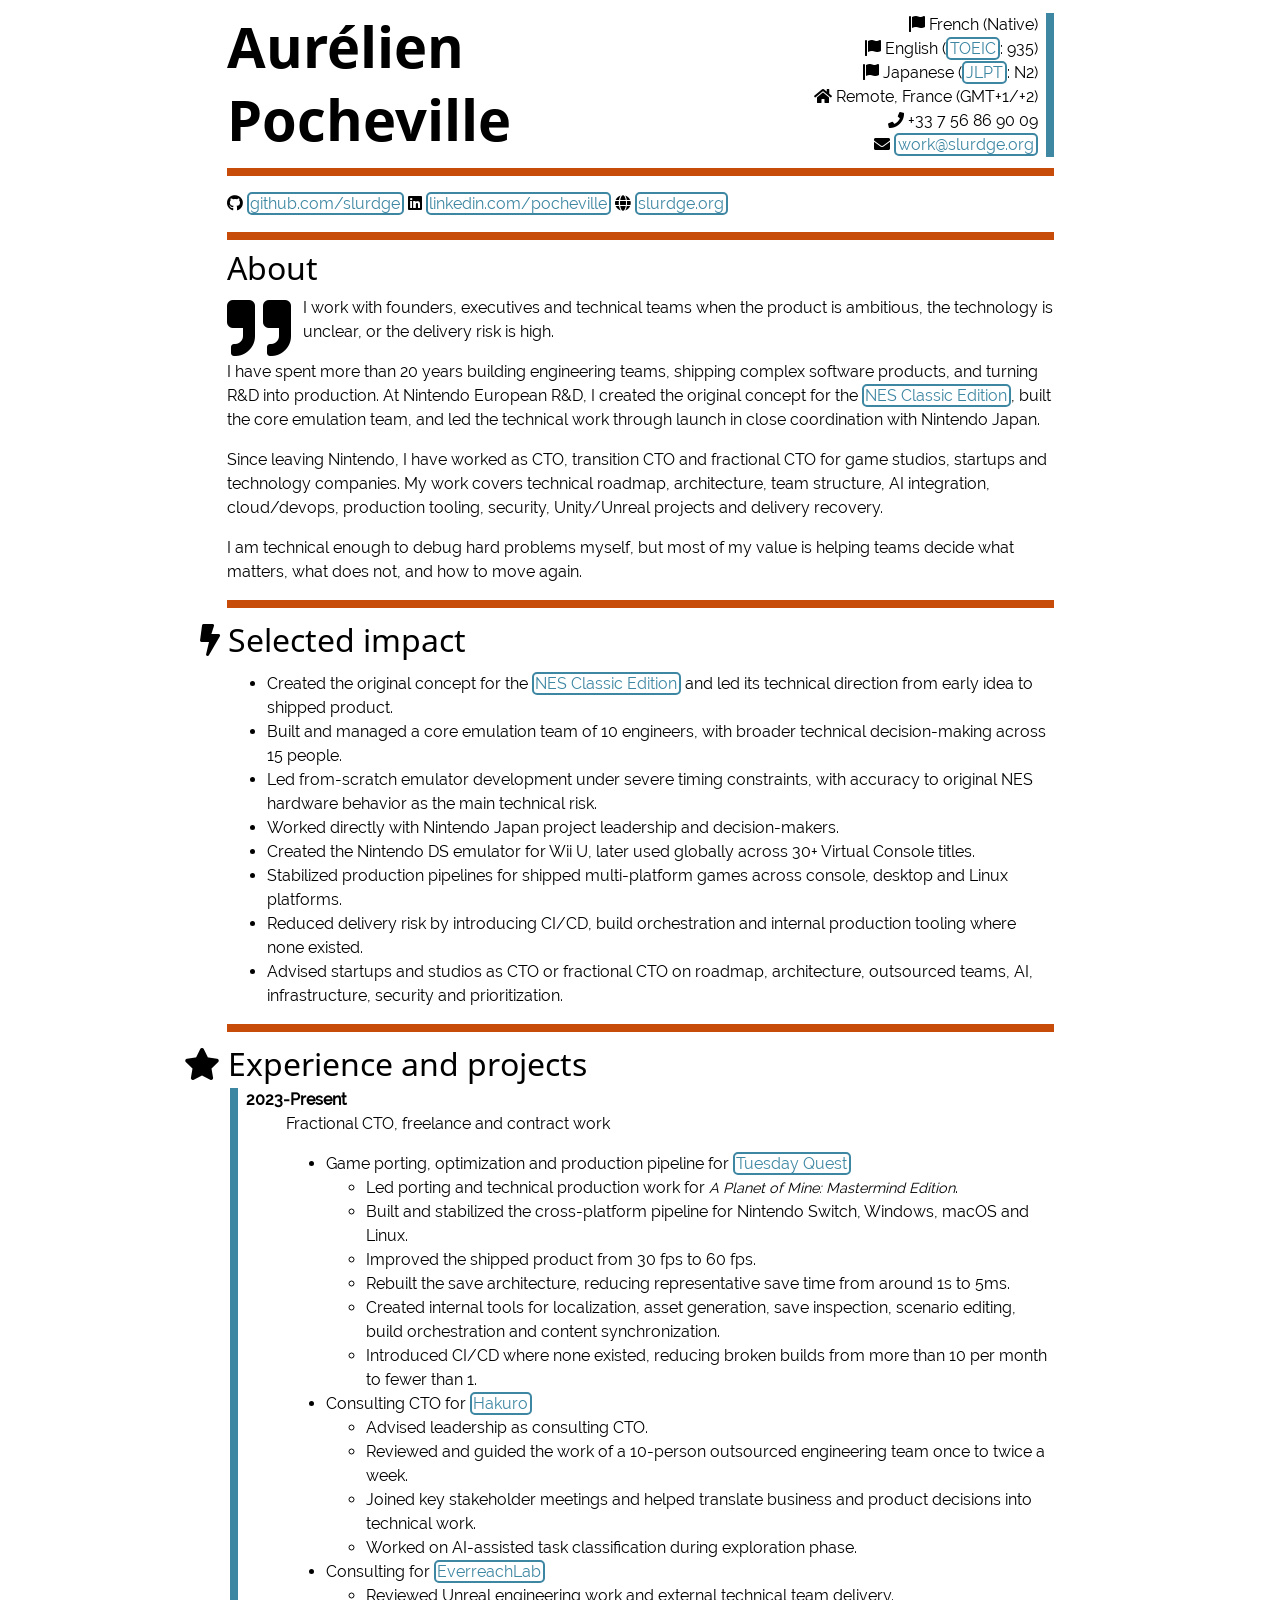
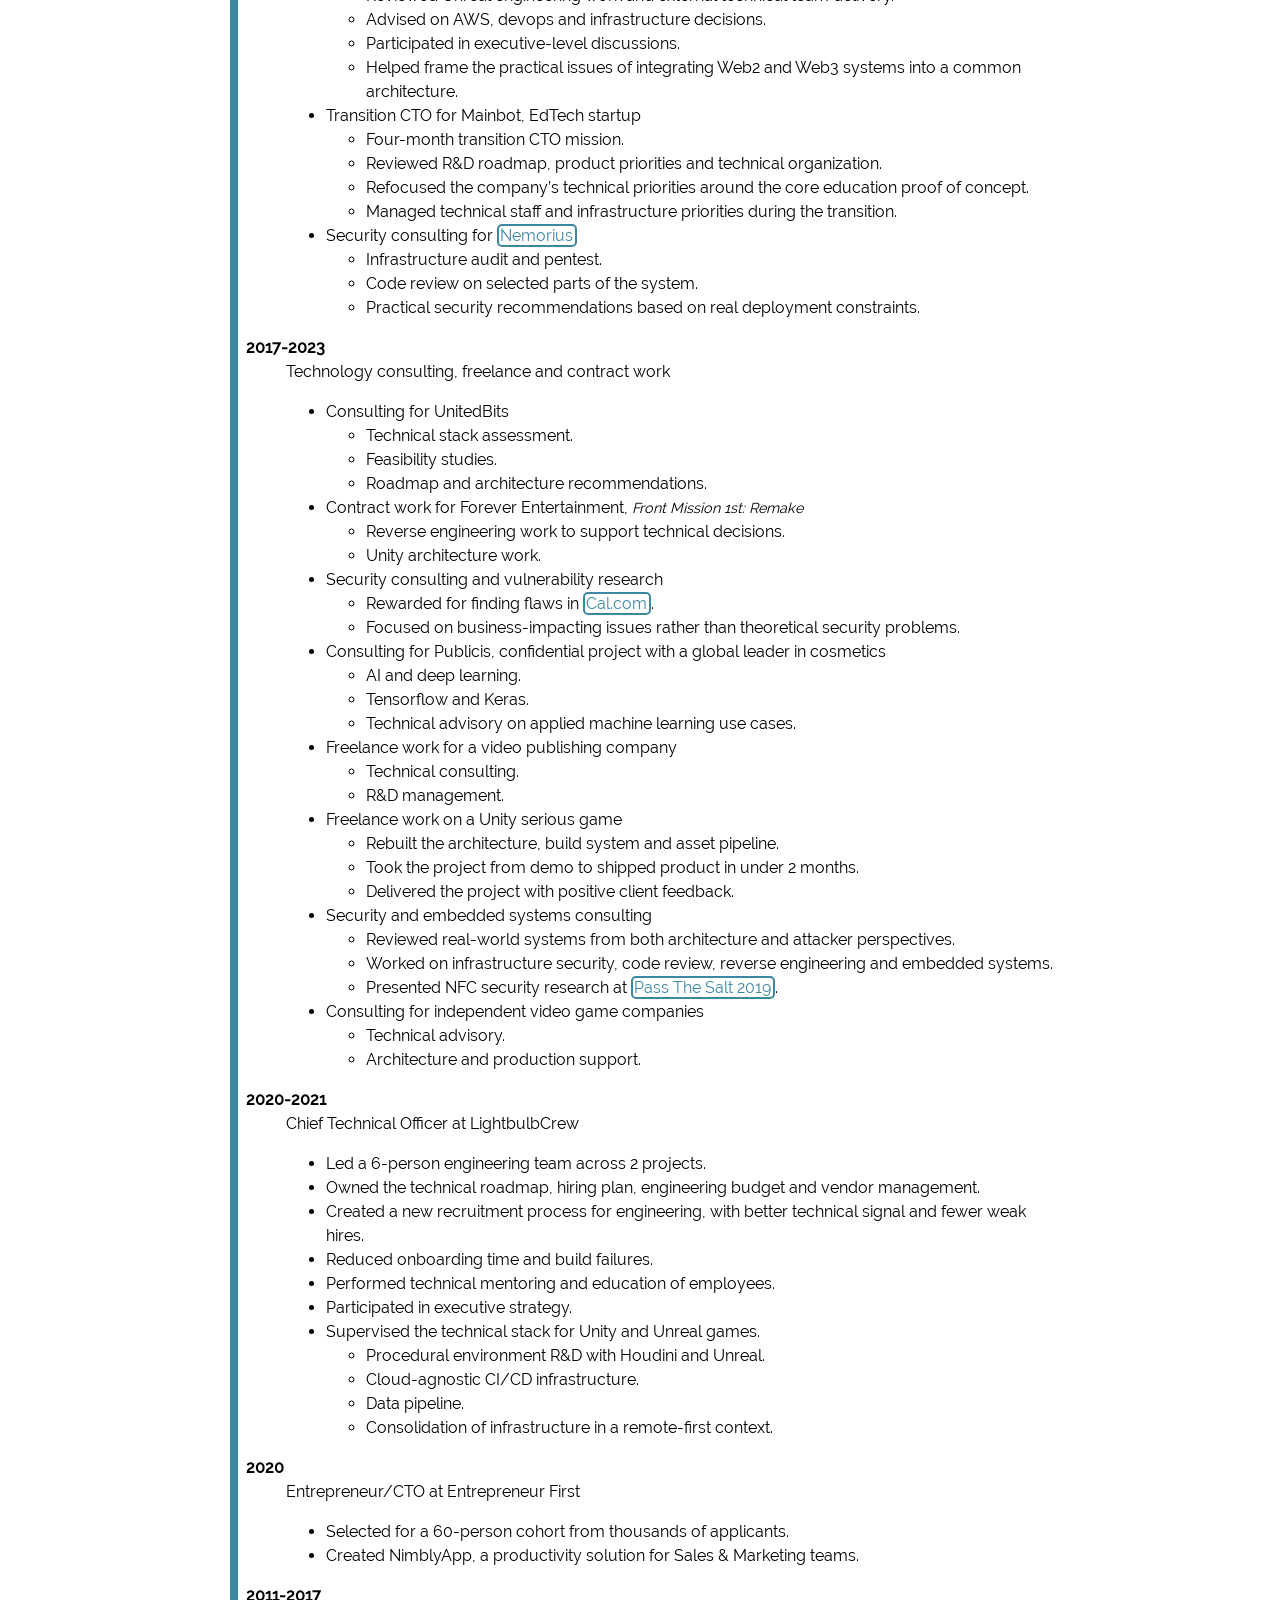
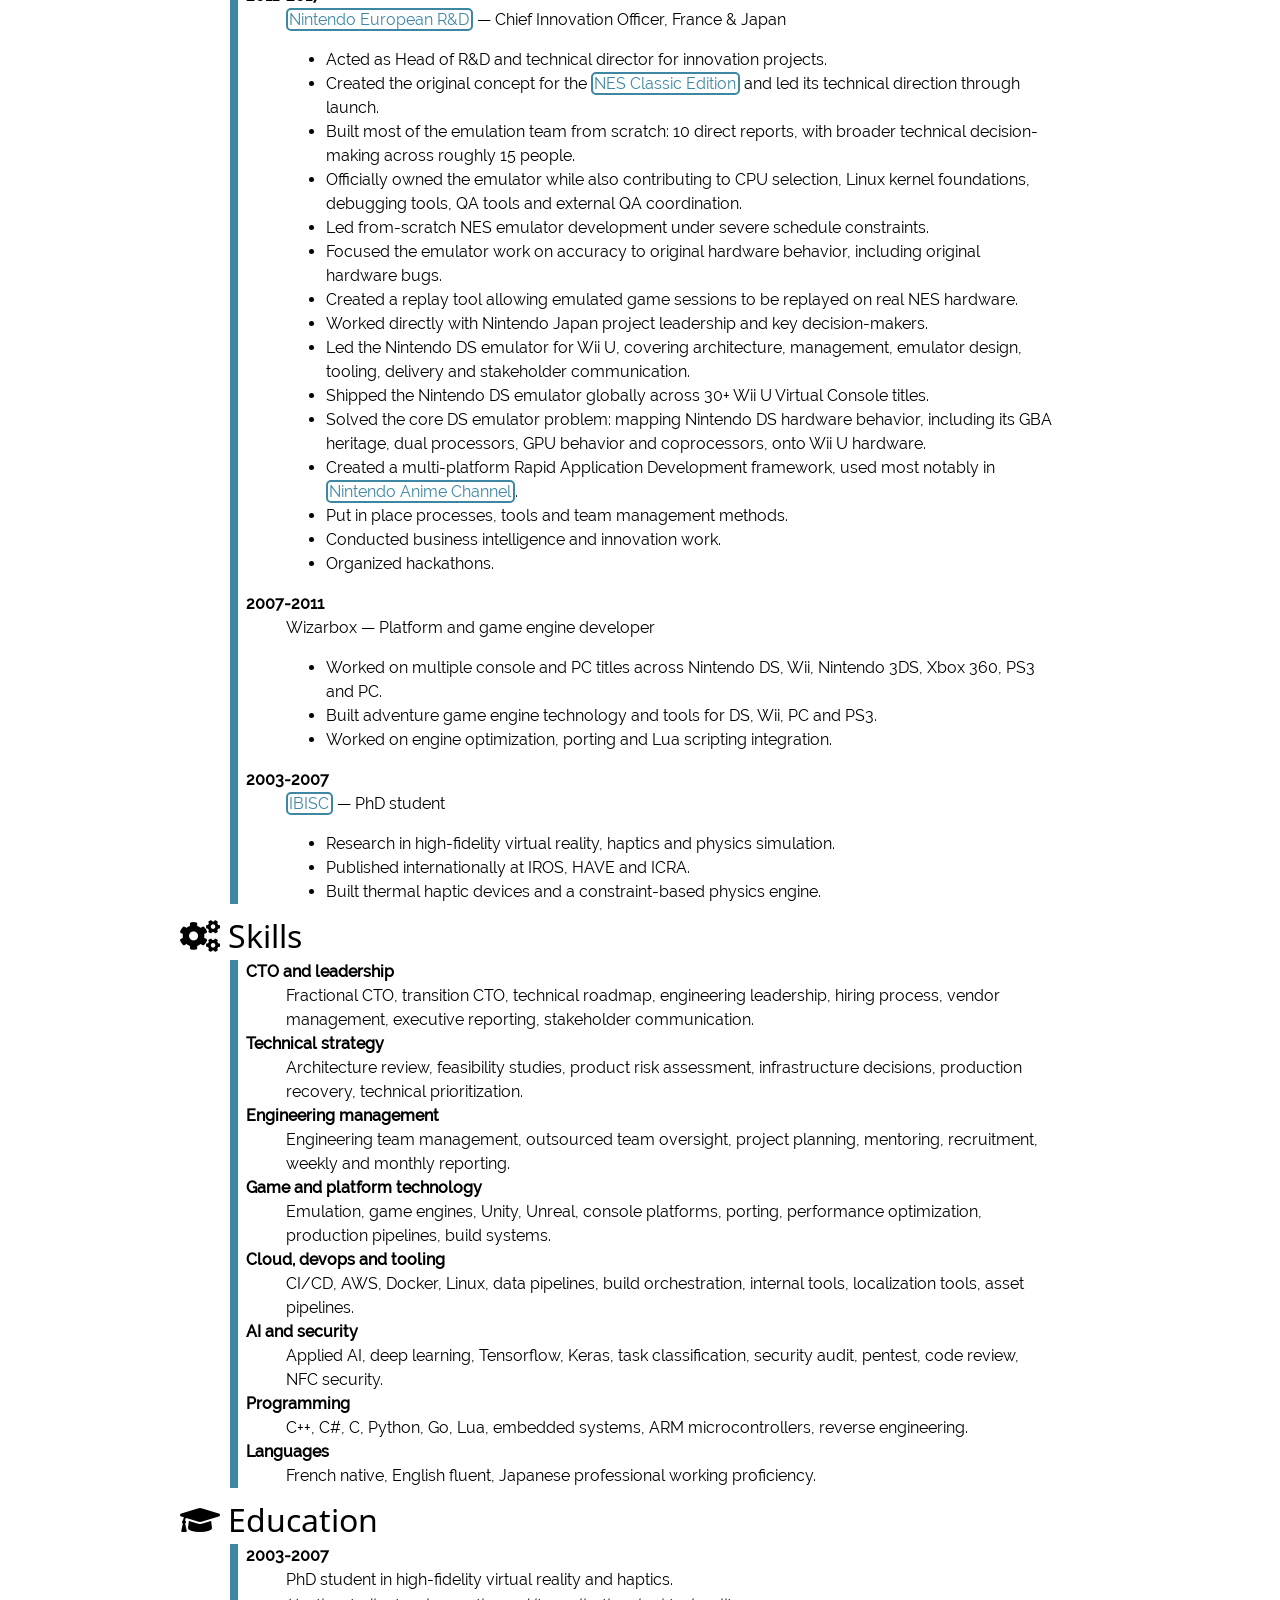
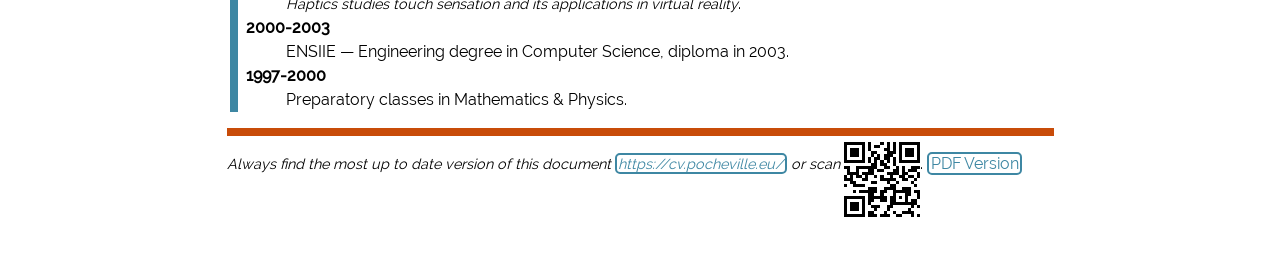
==== commit 51029ca7: "Deploy to GitHub pages" ====
--- a/cv.html
+++ b/cv.html
@@ -77,11 +77,11 @@
 across console, desktop and Linux platforms.</li>
 <li>Reduced delivery risk by introducing CI/CD, build orchestration and
 internal production tooling where none existed.</li>
-<li><h2 id="advised-startups-and-studios-as-cto-or-fractional-cto-on-roadmap-architecture-outsourced-teams-ai-infrastructure-security-and-prioritization.">Advised
-startups and studios as CTO or fractional CTO on roadmap, architecture,
-outsourced teams, AI, infrastructure, security and
-prioritization.</h2></li>
-</ul>
+<li>Advised startups and studios as CTO or fractional CTO on roadmap,
+architecture, outsourced teams, AI, infrastructure, security and
+prioritization.</li>
+</ul>
+<hr />
 <h2 id="experience-and-projects"><i class="fa fa-star"></i> Experience
 and projects</h2>
 <dl>
@@ -352,5 +352,9 @@
 </dd>
 </dl>
 <hr />
+<p><em>Always find the most up to date version of this document <a href="https://cv.pocheville.eu/">https://cv.pocheville.eu/</a> or
+scan</em>
+<img role="img" style="height: 2cm; width: 2cm; vertical-align: text-top; margin-top: -0.8em; margin-bottom: 1em;" src="[data-uri]" />.
+<a href="https://cv.pocheville.eu/cv.pdf">PDF Version</a></p>
 </body>
 </html>
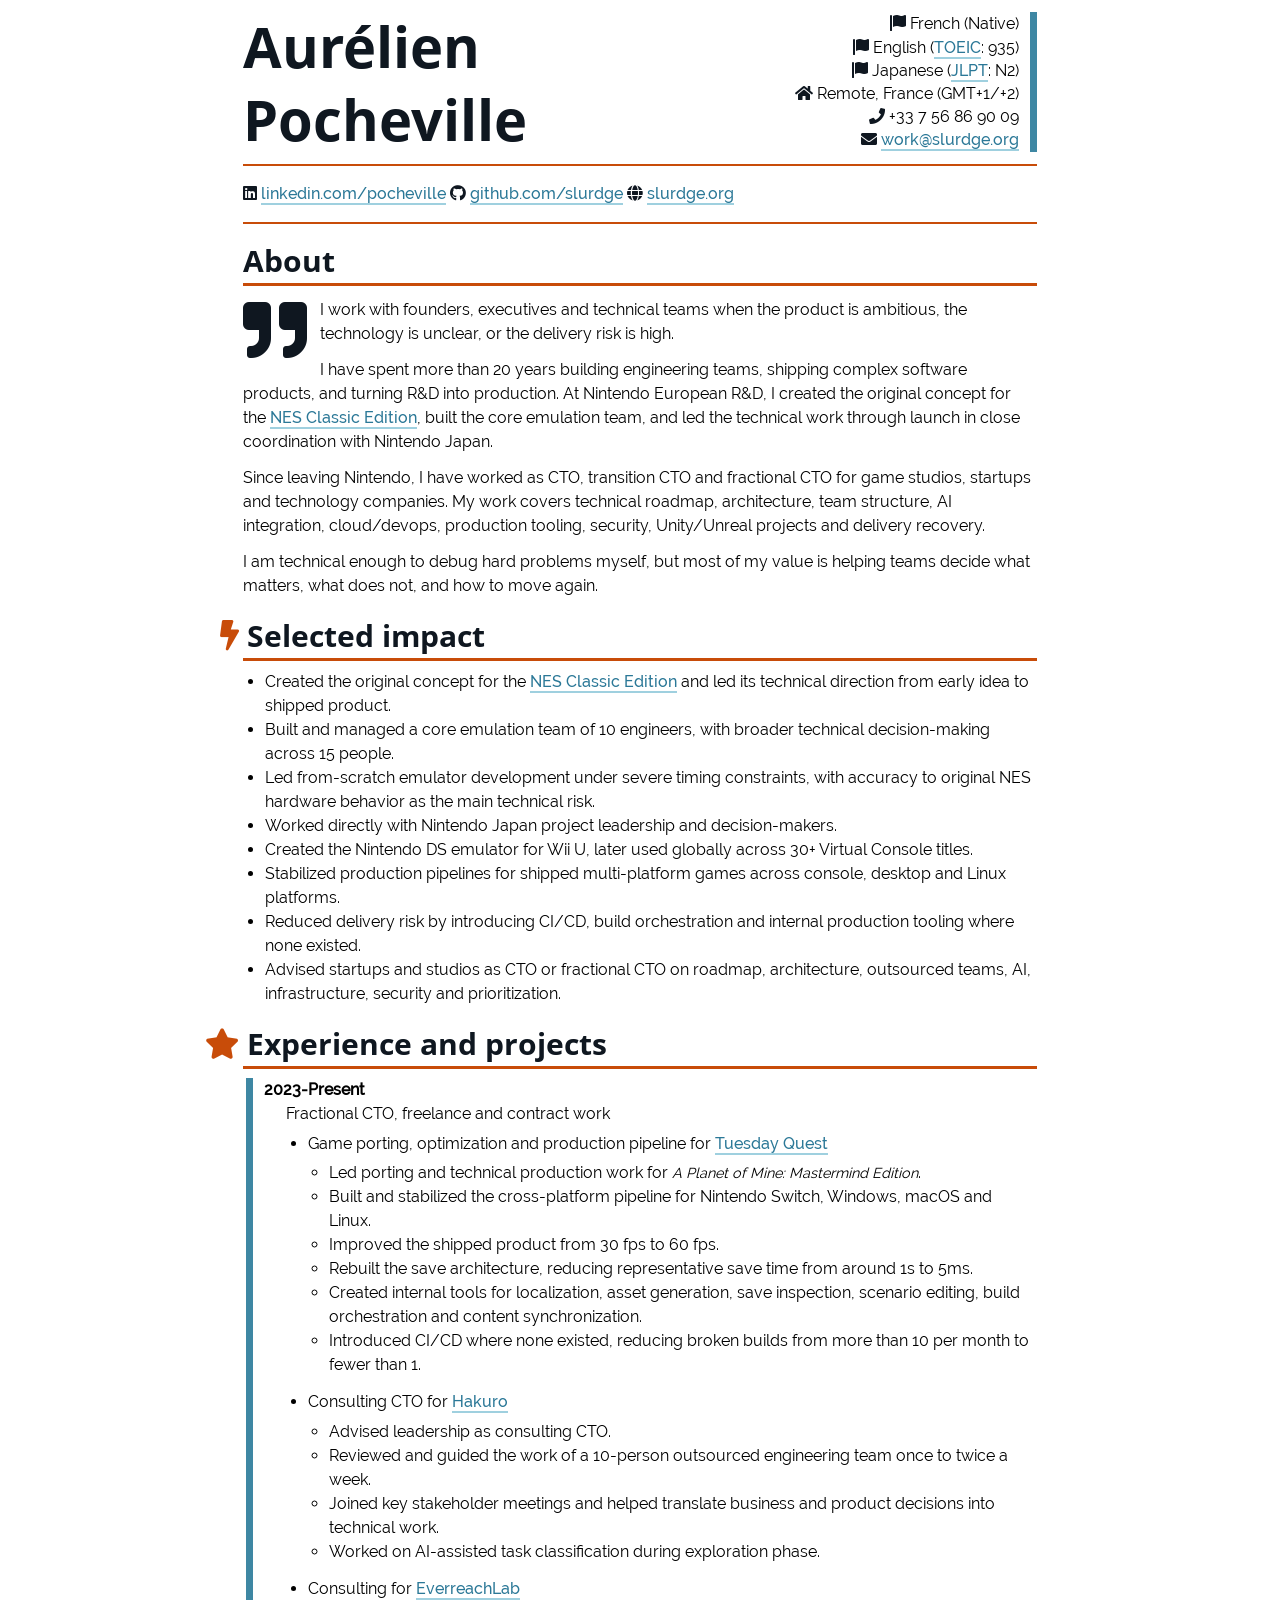
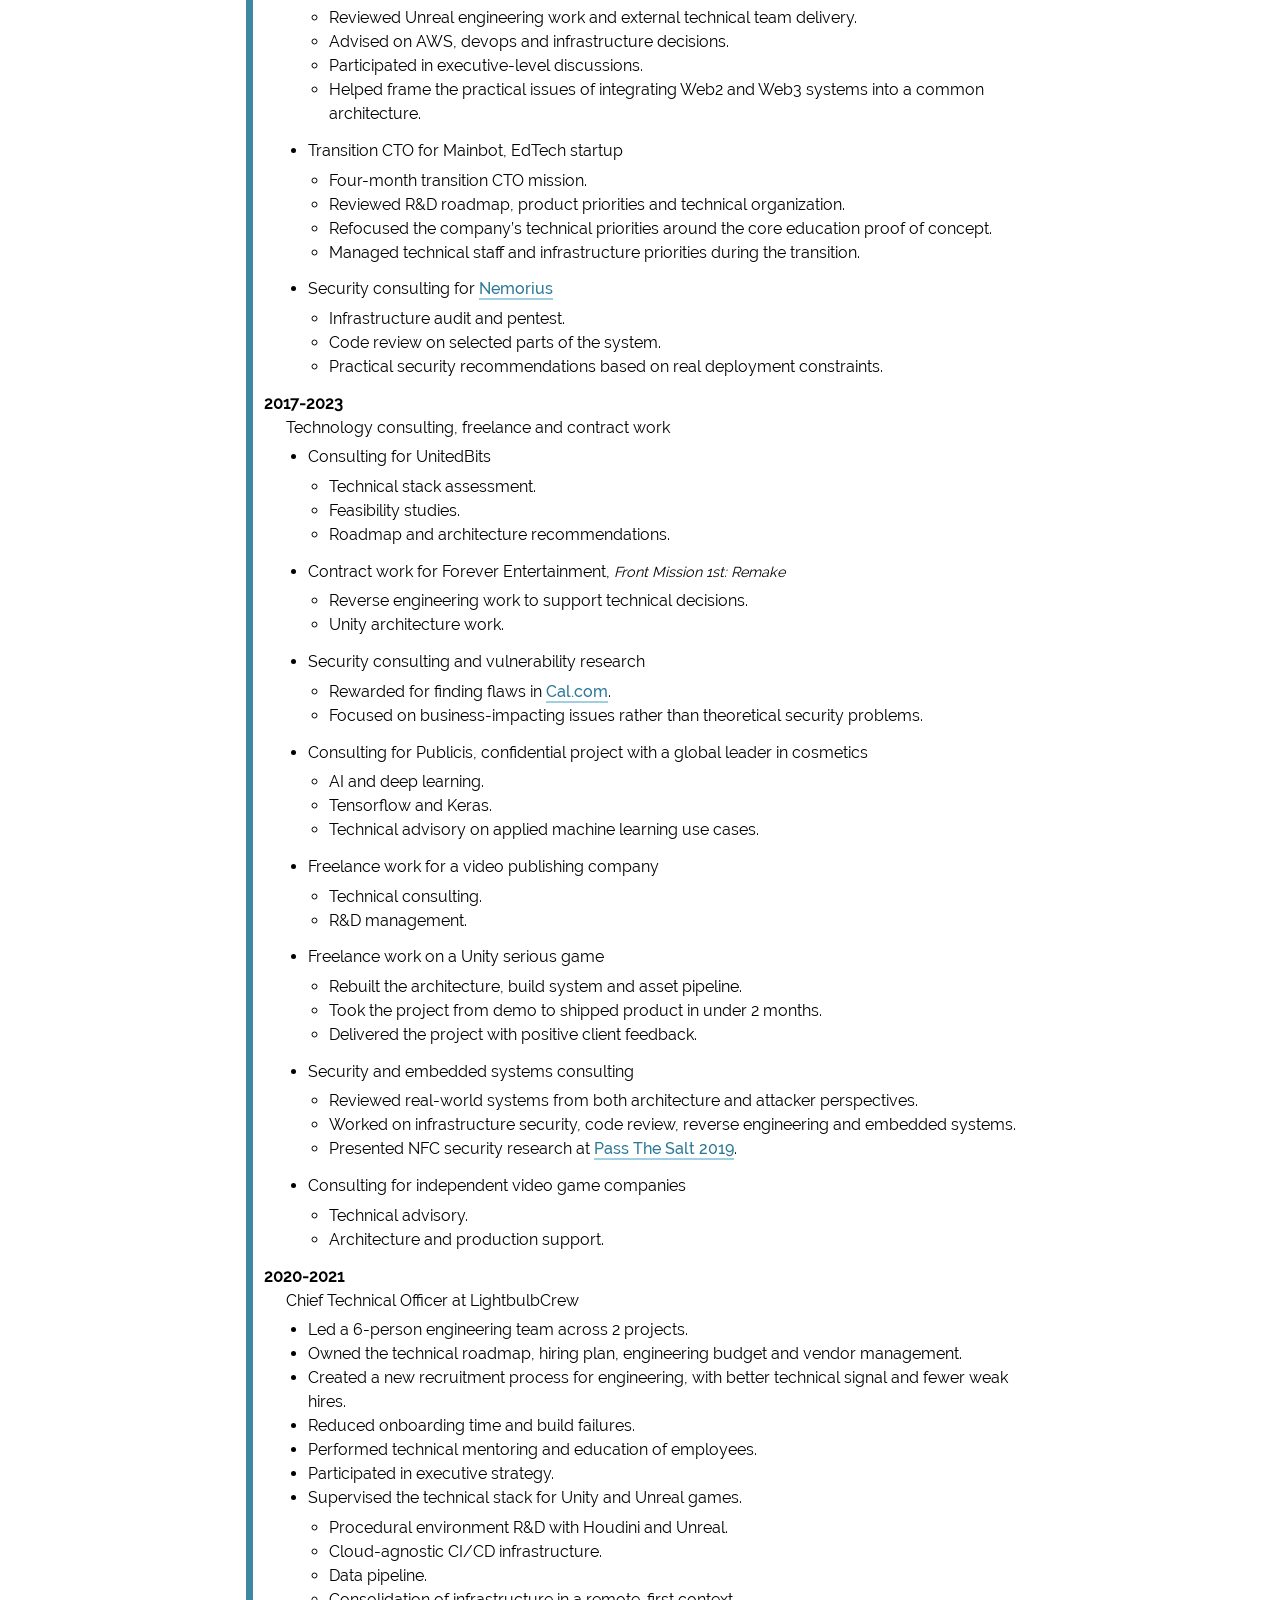
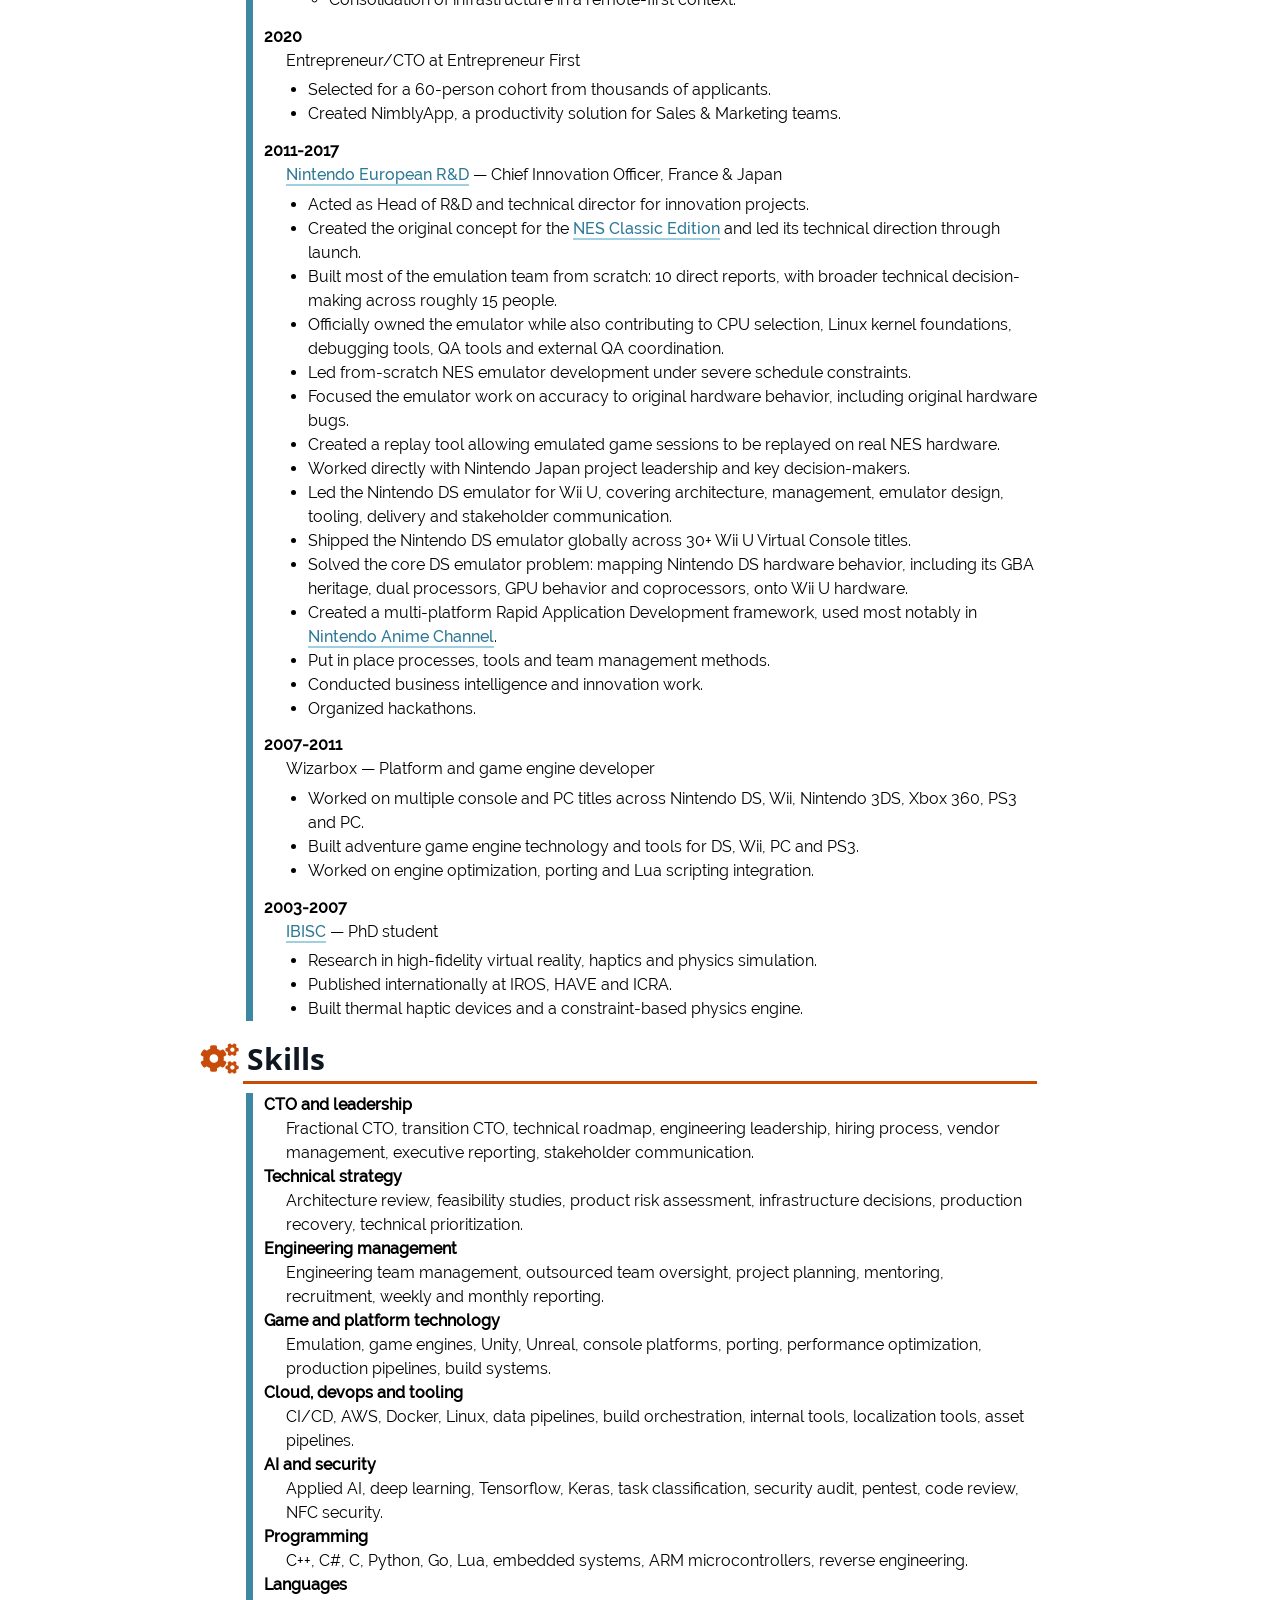
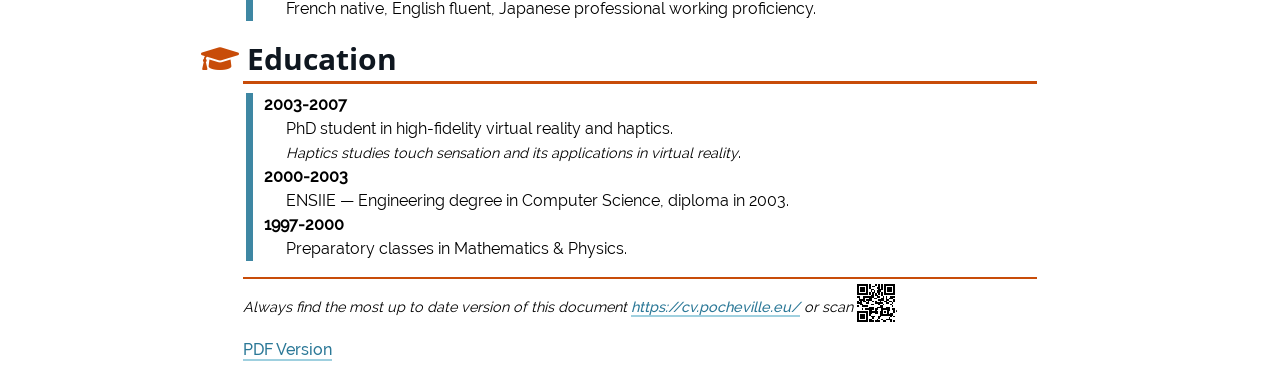
==== commit 5e27e37b: "Deploy to GitHub pages" ====
--- a/cv.html
+++ b/cv.html
@@ -22,7 +22,7 @@
 .display.math{display: block; text-align: center; margin: 0.5rem auto;}
 </style>
   <style type="text/css">html, body, div, span, applet, object, iframe,h1, h2, h3, h4, h5, h6, p, blockquote, pre,a, abbr, acronym, address, big, cite, code,del, dfn, em, img, ins, kbd, q, s, samp,small, strike, tt, var,fieldset, form, label, legend,table, caption, tbody, tfoot, thead, tr, th, td,article, aside, canvas, details, embed, figure, figcaption, footer, header, hgroup, menu, nav, output, ruby, section, summary,time, mark, audio, video {margin: 0;padding: 0;border: 0;font-size: 100%;font: inherit;vertical-align: baseline;}article, aside, details, figcaption, figure, footer, header, hgroup, menu, nav, section {display: block;}body {line-height: 1;}blockquote, q {quotes: none;}blockquote:before, blockquote:after,q:before, q:after {content: '';content: none;}table {border-collapse: collapse;border-spacing: 0;}
-.fa,.fab,.fal,.far,.fas{-moz-osx-font-smoothing:grayscale;-webkit-font-smoothing:antialiased;display:inline-block;font-style:normal;font-variant:normal;text-rendering:auto;line-height:1}.fa-lg{font-size:1.33333em;line-height:.75em;vertical-align:-.0667em}.fa-xs{font-size:.75em}.fa-sm{font-size:.875em}.fa-1x{font-size:1em}.fa-2x{font-size:2em}.fa-3x{font-size:3em}.fa-4x{font-size:4em}.fa-5x{font-size:5em}.fa-6x{font-size:6em}.fa-7x{font-size:7em}.fa-8x{font-size:8em}.fa-9x{font-size:9em}.fa-10x{font-size:10em}.fa-fw{text-align:center;width:1.25em}.fa-ul{list-style-type:none;margin-left:2.5em;padding-left:0}.fa-ul>li{position:relative}.fa-li{left:-2em;position:absolute;text-align:center;width:2em;line-height:inherit}.fa-border{border:.08em solid #eee;border-radius:.1em;padding:.2em .25em .15em}.fa-pull-left{float:left}.fa-pull-right{float:right}.fa.fa-pull-left,.fab.fa-pull-left,.fal.fa-pull-left,.far.fa-pull-left,.fas.fa-pull-left{margin-right:.3em}.fa.fa-pull-right,.fab.fa-pull-right,.fal.fa-pull-right,.far.fa-pull-right,.fas.fa-pull-right{margin-left:.3em}.fa-spin{animation:fa-spin 2s infinite linear}.fa-pulse{animation:fa-spin 1s infinite steps(8)}@keyframes fa-spin{0%{transform:rotate(0deg)}to{transform:rotate(1turn)}}.fa-rotate-90{-ms-filter:"progid:DXImageTransform.Microsoft.BasicImage(rotation=1)";transform:rotate(90deg)}.fa-rotate-180{-ms-filter:"progid:DXImageTransform.Microsoft.BasicImage(rotation=2)";transform:rotate(180deg)}.fa-rotate-270{-ms-filter:"progid:DXImageTransform.Microsoft.BasicImage(rotation=3)";transform:rotate(270deg)}.fa-flip-horizontal{-ms-filter:"progid:DXImageTransform.Microsoft.BasicImage(rotation=0, mirror=1)";transform:scaleX(-1)}.fa-flip-vertical{transform:scaleY(-1)}.fa-flip-both,.fa-flip-horizontal.fa-flip-vertical,.fa-flip-vertical{-ms-filter:"progid:DXImageTransform.Microsoft.BasicImage(rotation=2, mirror=1)"}.fa-flip-both,.fa-flip-horizontal.fa-flip-vertical{transform:scale(-1)}:root .fa-flip-both,:root .fa-flip-horizontal,:root .fa-flip-vertical,:root .fa-rotate-90,:root .fa-rotate-180,:root .fa-rotate-270{filter:none}.fa-stack{display:inline-block;height:2em;line-height:2em;position:relative;vertical-align:middle;width:2.5em}.fa-stack-1x,.fa-stack-2x{left:0;position:absolute;text-align:center;width:100%}.fa-stack-1x{line-height:inherit}.fa-stack-2x{font-size:2em}.fa-inverse{color:#fff}.fa-500px:before{content:"\f26e"}.fa-abacus:before{content:"\f640"}.fa-accessible-icon:before{content:"\f368"}.fa-accusoft:before{content:"\f369"}.fa-acorn:before{content:"\f6ae"}.fa-acquisitions-incorporated:before{content:"\f6af"}.fa-ad:before{content:"\f641"}.fa-address-book:before{content:"\f2b9"}.fa-address-card:before{content:"\f2bb"}.fa-adjust:before{content:"\f042"}.fa-adn:before{content:"\f170"}.fa-adobe:before{content:"\f778"}.fa-adversal:before{content:"\f36a"}.fa-affiliatetheme:before{content:"\f36b"}.fa-air-freshener:before{content:"\f5d0"}.fa-airbnb:before{content:"\f834"}.fa-alarm-clock:before{content:"\f34e"}.fa-algolia:before{content:"\f36c"}.fa-alicorn:before{content:"\f6b0"}.fa-align-center:before{content:"\f037"}.fa-align-justify:before{content:"\f039"}.fa-align-left:before{content:"\f036"}.fa-align-right:before{content:"\f038"}.fa-alipay:before{content:"\f642"}.fa-allergies:before{content:"\f461"}.fa-amazon:before{content:"\f270"}.fa-amazon-pay:before{content:"\f42c"}.fa-ambulance:before{content:"\f0f9"}.fa-american-sign-language-interpreting:before{content:"\f2a3"}.fa-amilia:before{content:"\f36d"}.fa-analytics:before{content:"\f643"}.fa-anchor:before{content:"\f13d"}.fa-android:before{content:"\f17b"}.fa-angel:before{content:"\f779"}.fa-angellist:before{content:"\f209"}.fa-angle-double-down:before{content:"\f103"}.fa-angle-double-left:before{content:"\f100"}.fa-angle-double-right:before{content:"\f101"}.fa-angle-double-up:before{content:"\f102"}.fa-angle-down:before{content:"\f107"}.fa-angle-left:before{content:"\f104"}.fa-angle-right:before{content:"\f105"}.fa-angle-up:before{content:"\f106"}.fa-angry:before{content:"\f556"}.fa-angrycreative:before{content:"\f36e"}.fa-angular:before{content:"\f420"}.fa-ankh:before{content:"\f644"}.fa-app-store:before{content:"\f36f"}.fa-app-store-ios:before{content:"\f370"}.fa-apper:before{content:"\f371"}.fa-apple:before{content:"\f179"}.fa-apple-alt:before{content:"\f5d1"}.fa-apple-crate:before{content:"\f6b1"}.fa-apple-pay:before{content:"\f415"}.fa-archive:before{content:"\f187"}.fa-archway:before{content:"\f557"}.fa-arrow-alt-circle-down:before{content:"\f358"}.fa-arrow-alt-circle-left:before{content:"\f359"}.fa-arrow-alt-circle-right:before{content:"\f35a"}.fa-arrow-alt-circle-up:before{content:"\f35b"}.fa-arrow-alt-down:before{content:"\f354"}.fa-arrow-alt-from-bottom:before{content:"\f346"}.fa-arrow-alt-from-left:before{content:"\f347"}.fa-arrow-alt-from-right:before{content:"\f348"}.fa-arrow-alt-from-top:before{content:"\f349"}.fa-arrow-alt-left:before{content:"\f355"}.fa-arrow-alt-right:before{content:"\f356"}.fa-arrow-alt-square-down:before{content:"\f350"}.fa-arrow-alt-square-left:before{content:"\f351"}.fa-arrow-alt-square-right:before{content:"\f352"}.fa-arrow-alt-square-up:before{content:"\f353"}.fa-arrow-alt-to-bottom:before{content:"\f34a"}.fa-arrow-alt-to-left:before{content:"\f34b"}.fa-arrow-alt-to-right:before{content:"\f34c"}.fa-arrow-alt-to-top:before{content:"\f34d"}.fa-arrow-alt-up:before{content:"\f357"}.fa-arrow-circle-down:before{content:"\f0ab"}.fa-arrow-circle-left:before{content:"\f0a8"}.fa-arrow-circle-right:before{content:"\f0a9"}.fa-arrow-circle-up:before{content:"\f0aa"}.fa-arrow-down:before{content:"\f063"}.fa-arrow-from-bottom:before{content:"\f342"}.fa-arrow-from-left:before{content:"\f343"}.fa-arrow-from-right:before{content:"\f344"}.fa-arrow-from-top:before{content:"\f345"}.fa-arrow-left:before{content:"\f060"}.fa-arrow-right:before{content:"\f061"}.fa-arrow-square-down:before{content:"\f339"}.fa-arrow-square-left:before{content:"\f33a"}.fa-arrow-square-right:before{content:"\f33b"}.fa-arrow-square-up:before{content:"\f33c"}.fa-arrow-to-bottom:before{content:"\f33d"}.fa-arrow-to-left:before{content:"\f33e"}.fa-arrow-to-right:before{content:"\f340"}.fa-arrow-to-top:before{content:"\f341"}.fa-arrow-up:before{content:"\f062"}.fa-arrows:before{content:"\f047"}.fa-arrows-alt:before{content:"\f0b2"}.fa-arrows-alt-h:before{content:"\f337"}.fa-arrows-alt-v:before{content:"\f338"}.fa-arrows-h:before{content:"\f07e"}.fa-arrows-v:before{content:"\f07d"}.fa-artstation:before{content:"\f77a"}.fa-assistive-listening-systems:before{content:"\f2a2"}.fa-asterisk:before{content:"\f069"}.fa-asymmetrik:before{content:"\f372"}.fa-at:before{content:"\f1fa"}.fa-atlas:before{content:"\f558"}.fa-atlassian:before{content:"\f77b"}.fa-atom:before{content:"\f5d2"}.fa-atom-alt:before{content:"\f5d3"}.fa-audible:before{content:"\f373"}.fa-audio-description:before{content:"\f29e"}.fa-autoprefixer:before{content:"\f41c"}.fa-avianex:before{content:"\f374"}.fa-aviato:before{content:"\f421"}.fa-award:before{content:"\f559"}.fa-aws:before{content:"\f375"}.fa-axe:before{content:"\f6b2"}.fa-axe-battle:before{content:"\f6b3"}.fa-baby:before{content:"\f77c"}.fa-baby-carriage:before{content:"\f77d"}.fa-backpack:before{content:"\f5d4"}.fa-backspace:before{content:"\f55a"}.fa-backward:before{content:"\f04a"}.fa-bacon:before{content:"\f7e5"}.fa-badge:before{content:"\f335"}.fa-badge-check:before{content:"\f336"}.fa-badge-dollar:before{content:"\f645"}.fa-badge-percent:before{content:"\f646"}.fa-badger-honey:before{content:"\f6b4"}.fa-balance-scale:before{content:"\f24e"}.fa-balance-scale-left:before{content:"\f515"}.fa-balance-scale-right:before{content:"\f516"}.fa-ball-pile:before{content:"\f77e"}.fa-ballot:before{content:"\f732"}.fa-ballot-check:before{content:"\f733"}.fa-ban:before{content:"\f05e"}.fa-band-aid:before{content:"\f462"}.fa-bandcamp:before{content:"\f2d5"}.fa-barcode:before{content:"\f02a"}.fa-barcode-alt:before{content:"\f463"}.fa-barcode-read:before{content:"\f464"}.fa-barcode-scan:before{content:"\f465"}.fa-bars:before{content:"\f0c9"}.fa-baseball:before{content:"\f432"}.fa-baseball-ball:before{content:"\f433"}.fa-basketball-ball:before{content:"\f434"}.fa-basketball-hoop:before{content:"\f435"}.fa-bat:before{content:"\f6b5"}.fa-bath:before{content:"\f2cd"}.fa-battery-bolt:before{content:"\f376"}.fa-battery-empty:before{content:"\f244"}.fa-battery-full:before{content:"\f240"}.fa-battery-half:before{content:"\f242"}.fa-battery-quarter:before{content:"\f243"}.fa-battery-slash:before{content:"\f377"}.fa-battery-three-quarters:before{content:"\f241"}.fa-battle-net:before{content:"\f835"}.fa-bed:before{content:"\f236"}.fa-beer:before{content:"\f0fc"}.fa-behance:before{content:"\f1b4"}.fa-behance-square:before{content:"\f1b5"}.fa-bell:before{content:"\f0f3"}.fa-bell-school:before{content:"\f5d5"}.fa-bell-school-slash:before{content:"\f5d6"}.fa-bell-slash:before{content:"\f1f6"}.fa-bells:before{content:"\f77f"}.fa-bezier-curve:before{content:"\f55b"}.fa-bible:before{content:"\f647"}.fa-bicycle:before{content:"\f206"}.fa-bimobject:before{content:"\f378"}.fa-binoculars:before{content:"\f1e5"}.fa-biohazard:before{content:"\f780"}.fa-birthday-cake:before{content:"\f1fd"}.fa-bitbucket:before{content:"\f171"}.fa-bitcoin:before{content:"\f379"}.fa-bity:before{content:"\f37a"}.fa-black-tie:before{content:"\f27e"}.fa-blackberry:before{content:"\f37b"}.fa-blanket:before{content:"\f498"}.fa-blender:before{content:"\f517"}.fa-blender-phone:before{content:"\f6b6"}.fa-blind:before{content:"\f29d"}.fa-blog:before{content:"\f781"}.fa-blogger:before{content:"\f37c"}.fa-blogger-b:before{content:"\f37d"}.fa-bluetooth:before{content:"\f293"}.fa-bluetooth-b:before{content:"\f294"}.fa-bold:before{content:"\f032"}.fa-bolt:before{content:"\f0e7"}.fa-bomb:before{content:"\f1e2"}.fa-bone:before{content:"\f5d7"}.fa-bone-break:before{content:"\f5d8"}.fa-bong:before{content:"\f55c"}.fa-book:before{content:"\f02d"}.fa-book-alt:before{content:"\f5d9"}.fa-book-dead:before{content:"\f6b7"}.fa-book-heart:before{content:"\f499"}.fa-book-medical:before{content:"\f7e6"}.fa-book-open:before{content:"\f518"}.fa-book-reader:before{content:"\f5da"}.fa-book-spells:before{content:"\f6b8"}.fa-book-user:before{content:"\f7e7"}.fa-bookmark:before{content:"\f02e"}.fa-books:before{content:"\f5db"}.fa-books-medical:before{content:"\f7e8"}.fa-boot:before{content:"\f782"}.fa-booth-curtain:before{content:"\f734"}.fa-bootstrap:before{content:"\f836"}.fa-bow-arrow:before{content:"\f6b9"}.fa-bowling-ball:before{content:"\f436"}.fa-bowling-pins:before{content:"\f437"}.fa-box:before{content:"\f466"}.fa-box-alt:before{content:"\f49a"}.fa-box-ballot:before{content:"\f735"}.fa-box-check:before{content:"\f467"}.fa-box-fragile:before{content:"\f49b"}.fa-box-full:before{content:"\f49c"}.fa-box-heart:before{content:"\f49d"}.fa-box-open:before{content:"\f49e"}.fa-box-up:before{content:"\f49f"}.fa-box-usd:before{content:"\f4a0"}.fa-boxes:before{content:"\f468"}.fa-boxes-alt:before{content:"\f4a1"}.fa-boxing-glove:before{content:"\f438"}.fa-brackets:before{content:"\f7e9"}.fa-brackets-curly:before{content:"\f7ea"}.fa-braille:before{content:"\f2a1"}.fa-brain:before{content:"\f5dc"}.fa-bread-loaf:before{content:"\f7eb"}.fa-bread-slice:before{content:"\f7ec"}.fa-briefcase:before{content:"\f0b1"}.fa-briefcase-medical:before{content:"\f469"}.fa-broadcast-tower:before{content:"\f519"}.fa-broom:before{content:"\f51a"}.fa-browser:before{content:"\f37e"}.fa-brush:before{content:"\f55d"}.fa-btc:before{content:"\f15a"}.fa-buffer:before{content:"\f837"}.fa-bug:before{content:"\f188"}.fa-building:before{content:"\f1ad"}.fa-bullhorn:before{content:"\f0a1"}.fa-bullseye:before{content:"\f140"}.fa-bullseye-arrow:before{content:"\f648"}.fa-bullseye-pointer:before{content:"\f649"}.fa-burn:before{content:"\f46a"}.fa-buromobelexperte:before{content:"\f37f"}.fa-burrito:before{content:"\f7ed"}.fa-bus:before{content:"\f207"}.fa-bus-alt:before{content:"\f55e"}.fa-bus-school:before{content:"\f5dd"}.fa-business-time:before{content:"\f64a"}.fa-buysellads:before{content:"\f20d"}.fa-cabinet-filing:before{content:"\f64b"}.fa-calculator:before{content:"\f1ec"}.fa-calculator-alt:before{content:"\f64c"}.fa-calendar:before{content:"\f133"}.fa-calendar-alt:before{content:"\f073"}.fa-calendar-check:before{content:"\f274"}.fa-calendar-day:before{content:"\f783"}.fa-calendar-edit:before{content:"\f333"}.fa-calendar-exclamation:before{content:"\f334"}.fa-calendar-minus:before{content:"\f272"}.fa-calendar-plus:before{content:"\f271"}.fa-calendar-star:before{content:"\f736"}.fa-calendar-times:before{content:"\f273"}.fa-calendar-week:before{content:"\f784"}.fa-camera:before{content:"\f030"}.fa-camera-alt:before{content:"\f332"}.fa-camera-retro:before{content:"\f083"}.fa-campfire:before{content:"\f6ba"}.fa-campground:before{content:"\f6bb"}.fa-canadian-maple-leaf:before{content:"\f785"}.fa-candle-holder:before{content:"\f6bc"}.fa-candy-cane:before{content:"\f786"}.fa-candy-corn:before{content:"\f6bd"}.fa-cannabis:before{content:"\f55f"}.fa-capsules:before{content:"\f46b"}.fa-car:before{content:"\f1b9"}.fa-car-alt:before{content:"\f5de"}.fa-car-battery:before{content:"\f5df"}.fa-car-bump:before{content:"\f5e0"}.fa-car-crash:before{content:"\f5e1"}.fa-car-garage:before{content:"\f5e2"}.fa-car-mechanic:before{content:"\f5e3"}.fa-car-side:before{content:"\f5e4"}.fa-car-tilt:before{content:"\f5e5"}.fa-car-wash:before{content:"\f5e6"}.fa-caret-circle-down:before{content:"\f32d"}.fa-caret-circle-left:before{content:"\f32e"}.fa-caret-circle-right:before{content:"\f330"}.fa-caret-circle-up:before{content:"\f331"}.fa-caret-down:before{content:"\f0d7"}.fa-caret-left:before{content:"\f0d9"}.fa-caret-right:before{content:"\f0da"}.fa-caret-square-down:before{content:"\f150"}.fa-caret-square-left:before{content:"\f191"}.fa-caret-square-right:before{content:"\f152"}.fa-caret-square-up:before{content:"\f151"}.fa-caret-up:before{content:"\f0d8"}.fa-carrot:before{content:"\f787"}.fa-cart-arrow-down:before{content:"\f218"}.fa-cart-plus:before{content:"\f217"}.fa-cash-register:before{content:"\f788"}.fa-cat:before{content:"\f6be"}.fa-cauldron:before{content:"\f6bf"}.fa-cc-amazon-pay:before{content:"\f42d"}.fa-cc-amex:before{content:"\f1f3"}.fa-cc-apple-pay:before{content:"\f416"}.fa-cc-diners-club:before{content:"\f24c"}.fa-cc-discover:before{content:"\f1f2"}.fa-cc-jcb:before{content:"\f24b"}.fa-cc-mastercard:before{content:"\f1f1"}.fa-cc-paypal:before{content:"\f1f4"}.fa-cc-stripe:before{content:"\f1f5"}.fa-cc-visa:before{content:"\f1f0"}.fa-centercode:before{content:"\f380"}.fa-centos:before{content:"\f789"}.fa-certificate:before{content:"\f0a3"}.fa-chair:before{content:"\f6c0"}.fa-chair-office:before{content:"\f6c1"}.fa-chalkboard:before{content:"\f51b"}.fa-chalkboard-teacher:before{content:"\f51c"}.fa-charging-station:before{content:"\f5e7"}.fa-chart-area:before{content:"\f1fe"}.fa-chart-bar:before{content:"\f080"}.fa-chart-line:before{content:"\f201"}.fa-chart-line-down:before{content:"\f64d"}.fa-chart-network:before{content:"\f78a"}.fa-chart-pie:before{content:"\f200"}.fa-chart-pie-alt:before{content:"\f64e"}.fa-chart-scatter:before{content:"\f7ee"}.fa-check:before{content:"\f00c"}.fa-check-circle:before{content:"\f058"}.fa-check-double:before{content:"\f560"}.fa-check-square:before{content:"\f14a"}.fa-cheese:before{content:"\f7ef"}.fa-cheese-swiss:before{content:"\f7f0"}.fa-cheeseburger:before{content:"\f7f1"}.fa-chess:before{content:"\f439"}.fa-chess-bishop:before{content:"\f43a"}.fa-chess-bishop-alt:before{content:"\f43b"}.fa-chess-board:before{content:"\f43c"}.fa-chess-clock:before{content:"\f43d"}.fa-chess-clock-alt:before{content:"\f43e"}.fa-chess-king:before{content:"\f43f"}.fa-chess-king-alt:before{content:"\f440"}.fa-chess-knight:before{content:"\f441"}.fa-chess-knight-alt:before{content:"\f442"}.fa-chess-pawn:before{content:"\f443"}.fa-chess-pawn-alt:before{content:"\f444"}.fa-chess-queen:before{content:"\f445"}.fa-chess-queen-alt:before{content:"\f446"}.fa-chess-rook:before{content:"\f447"}.fa-chess-rook-alt:before{content:"\f448"}.fa-chevron-circle-down:before{content:"\f13a"}.fa-chevron-circle-left:before{content:"\f137"}.fa-chevron-circle-right:before{content:"\f138"}.fa-chevron-circle-up:before{content:"\f139"}.fa-chevron-double-down:before{content:"\f322"}.fa-chevron-double-left:before{content:"\f323"}.fa-chevron-double-right:before{content:"\f324"}.fa-chevron-double-up:before{content:"\f325"}.fa-chevron-down:before{content:"\f078"}.fa-chevron-left:before{content:"\f053"}.fa-chevron-right:before{content:"\f054"}.fa-chevron-square-down:before{content:"\f329"}.fa-chevron-square-left:before{content:"\f32a"}.fa-chevron-square-right:before{content:"\f32b"}.fa-chevron-square-up:before{content:"\f32c"}.fa-chevron-up:before{content:"\f077"}.fa-child:before{content:"\f1ae"}.fa-chimney:before{content:"\f78b"}.fa-chrome:before{content:"\f268"}.fa-chromecast:before{content:"\f838"}.fa-church:before{content:"\f51d"}.fa-circle:before{content:"\f111"}.fa-circle-notch:before{content:"\f1ce"}.fa-city:before{content:"\f64f"}.fa-claw-marks:before{content:"\f6c2"}.fa-clinic-medical:before{content:"\f7f2"}.fa-clipboard:before{content:"\f328"}.fa-clipboard-check:before{content:"\f46c"}.fa-clipboard-list:before{content:"\f46d"}.fa-clipboard-list-check:before{content:"\f737"}.fa-clipboard-prescription:before{content:"\f5e8"}.fa-clipboard-user:before{content:"\f7f3"}.fa-clock:before{content:"\f017"}.fa-clone:before{content:"\f24d"}.fa-closed-captioning:before{content:"\f20a"}.fa-cloud:before{content:"\f0c2"}.fa-cloud-download:before{content:"\f0ed"}.fa-cloud-download-alt:before{content:"\f381"}.fa-cloud-drizzle:before{content:"\f738"}.fa-cloud-hail:before{content:"\f739"}.fa-cloud-hail-mixed:before{content:"\f73a"}.fa-cloud-meatball:before{content:"\f73b"}.fa-cloud-moon:before{content:"\f6c3"}.fa-cloud-moon-rain:before{content:"\f73c"}.fa-cloud-rain:before{content:"\f73d"}.fa-cloud-rainbow:before{content:"\f73e"}.fa-cloud-showers:before{content:"\f73f"}.fa-cloud-showers-heavy:before{content:"\f740"}.fa-cloud-sleet:before{content:"\f741"}.fa-cloud-snow:before{content:"\f742"}.fa-cloud-sun:before{content:"\f6c4"}.fa-cloud-sun-rain:before{content:"\f743"}.fa-cloud-upload:before{content:"\f0ee"}.fa-cloud-upload-alt:before{content:"\f382"}.fa-clouds:before{content:"\f744"}.fa-clouds-moon:before{content:"\f745"}.fa-clouds-sun:before{content:"\f746"}.fa-cloudscale:before{content:"\f383"}.fa-cloudsmith:before{content:"\f384"}.fa-cloudversify:before{content:"\f385"}.fa-club:before{content:"\f327"}.fa-cocktail:before{content:"\f561"}.fa-code:before{content:"\f121"}.fa-code-branch:before{content:"\f126"}.fa-code-commit:before{content:"\f386"}.fa-code-merge:before{content:"\f387"}.fa-codepen:before{content:"\f1cb"}.fa-codiepie:before{content:"\f284"}.fa-coffee:before{content:"\f0f4"}.fa-coffee-togo:before{content:"\f6c5"}.fa-coffin:before{content:"\f6c6"}.fa-cog:before{content:"\f013"}.fa-cogs:before{content:"\f085"}.fa-coins:before{content:"\f51e"}.fa-columns:before{content:"\f0db"}.fa-comment:before{content:"\f075"}.fa-comment-alt:before{content:"\f27a"}.fa-comment-alt-check:before{content:"\f4a2"}.fa-comment-alt-dollar:before{content:"\f650"}.fa-comment-alt-dots:before{content:"\f4a3"}.fa-comment-alt-edit:before{content:"\f4a4"}.fa-comment-alt-exclamation:before{content:"\f4a5"}.fa-comment-alt-lines:before{content:"\f4a6"}.fa-comment-alt-medical:before{content:"\f7f4"}.fa-comment-alt-minus:before{content:"\f4a7"}.fa-comment-alt-plus:before{content:"\f4a8"}.fa-comment-alt-slash:before{content:"\f4a9"}.fa-comment-alt-smile:before{content:"\f4aa"}.fa-comment-alt-times:before{content:"\f4ab"}.fa-comment-check:before{content:"\f4ac"}.fa-comment-dollar:before{content:"\f651"}.fa-comment-dots:before{content:"\f4ad"}.fa-comment-edit:before{content:"\f4ae"}.fa-comment-exclamation:before{content:"\f4af"}.fa-comment-lines:before{content:"\f4b0"}.fa-comment-medical:before{content:"\f7f5"}.fa-comment-minus:before{content:"\f4b1"}.fa-comment-plus:before{content:"\f4b2"}.fa-comment-slash:before{content:"\f4b3"}.fa-comment-smile:before{content:"\f4b4"}.fa-comment-times:before{content:"\f4b5"}.fa-comments:before{content:"\f086"}.fa-comments-alt:before{content:"\f4b6"}.fa-comments-alt-dollar:before{content:"\f652"}.fa-comments-dollar:before{content:"\f653"}.fa-compact-disc:before{content:"\f51f"}.fa-compass:before{content:"\f14e"}.fa-compass-slash:before{content:"\f5e9"}.fa-compress:before{content:"\f066"}.fa-compress-alt:before{content:"\f422"}.fa-compress-arrows-alt:before{content:"\f78c"}.fa-compress-wide:before{content:"\f326"}.fa-concierge-bell:before{content:"\f562"}.fa-confluence:before{content:"\f78d"}.fa-connectdevelop:before{content:"\f20e"}.fa-container-storage:before{content:"\f4b7"}.fa-contao:before{content:"\f26d"}.fa-conveyor-belt:before{content:"\f46e"}.fa-conveyor-belt-alt:before{content:"\f46f"}.fa-cookie:before{content:"\f563"}.fa-cookie-bite:before{content:"\f564"}.fa-copy:before{content:"\f0c5"}.fa-copyright:before{content:"\f1f9"}.fa-corn:before{content:"\f6c7"}.fa-couch:before{content:"\f4b8"}.fa-cow:before{content:"\f6c8"}.fa-cpanel:before{content:"\f388"}.fa-creative-commons:before{content:"\f25e"}.fa-creative-commons-by:before{content:"\f4e7"}.fa-creative-commons-nc:before{content:"\f4e8"}.fa-creative-commons-nc-eu:before{content:"\f4e9"}.fa-creative-commons-nc-jp:before{content:"\f4ea"}.fa-creative-commons-nd:before{content:"\f4eb"}.fa-creative-commons-pd:before{content:"\f4ec"}.fa-creative-commons-pd-alt:before{content:"\f4ed"}.fa-creative-commons-remix:before{content:"\f4ee"}.fa-creative-commons-sa:before{content:"\f4ef"}.fa-creative-commons-sampling:before{content:"\f4f0"}.fa-creative-commons-sampling-plus:before{content:"\f4f1"}.fa-creative-commons-share:before{content:"\f4f2"}.fa-creative-commons-zero:before{content:"\f4f3"}.fa-credit-card:before{content:"\f09d"}.fa-credit-card-blank:before{content:"\f389"}.fa-credit-card-front:before{content:"\f38a"}.fa-cricket:before{content:"\f449"}.fa-critical-role:before{content:"\f6c9"}.fa-croissant:before{content:"\f7f6"}.fa-crop:before{content:"\f125"}.fa-crop-alt:before{content:"\f565"}.fa-cross:before{content:"\f654"}.fa-crosshairs:before{content:"\f05b"}.fa-crow:before{content:"\f520"}.fa-crown:before{content:"\f521"}.fa-crutch:before{content:"\f7f7"}.fa-crutches:before{content:"\f7f8"}.fa-css3:before{content:"\f13c"}.fa-css3-alt:before{content:"\f38b"}.fa-cube:before{content:"\f1b2"}.fa-cubes:before{content:"\f1b3"}.fa-curling:before{content:"\f44a"}.fa-cut:before{content:"\f0c4"}.fa-cuttlefish:before{content:"\f38c"}.fa-d-and-d:before{content:"\f38d"}.fa-d-and-d-beyond:before{content:"\f6ca"}.fa-dagger:before{content:"\f6cb"}.fa-dashcube:before{content:"\f210"}.fa-database:before{content:"\f1c0"}.fa-deaf:before{content:"\f2a4"}.fa-debug:before{content:"\f7f9"}.fa-deer:before{content:"\f78e"}.fa-deer-rudolph:before{content:"\f78f"}.fa-delicious:before{content:"\f1a5"}.fa-democrat:before{content:"\f747"}.fa-deploydog:before{content:"\f38e"}.fa-deskpro:before{content:"\f38f"}.fa-desktop:before{content:"\f108"}.fa-desktop-alt:before{content:"\f390"}.fa-dev:before{content:"\f6cc"}.fa-deviantart:before{content:"\f1bd"}.fa-dewpoint:before{content:"\f748"}.fa-dharmachakra:before{content:"\f655"}.fa-dhl:before{content:"\f790"}.fa-diagnoses:before{content:"\f470"}.fa-diamond:before{content:"\f219"}.fa-diaspora:before{content:"\f791"}.fa-dice:before{content:"\f522"}.fa-dice-d10:before{content:"\f6cd"}.fa-dice-d12:before{content:"\f6ce"}.fa-dice-d20:before{content:"\f6cf"}.fa-dice-d4:before{content:"\f6d0"}.fa-dice-d6:before{content:"\f6d1"}.fa-dice-d8:before{content:"\f6d2"}.fa-dice-five:before{content:"\f523"}.fa-dice-four:before{content:"\f524"}.fa-dice-one:before{content:"\f525"}.fa-dice-six:before{content:"\f526"}.fa-dice-three:before{content:"\f527"}.fa-dice-two:before{content:"\f528"}.fa-digg:before{content:"\f1a6"}.fa-digital-ocean:before{content:"\f391"}.fa-digital-tachograph:before{content:"\f566"}.fa-diploma:before{content:"\f5ea"}.fa-directions:before{content:"\f5eb"}.fa-discord:before{content:"\f392"}.fa-discourse:before{content:"\f393"}.fa-disease:before{content:"\f7fa"}.fa-divide:before{content:"\f529"}.fa-dizzy:before{content:"\f567"}.fa-dna:before{content:"\f471"}.fa-do-not-enter:before{content:"\f5ec"}.fa-dochub:before{content:"\f394"}.fa-docker:before{content:"\f395"}.fa-dog:before{content:"\f6d3"}.fa-dog-leashed:before{content:"\f6d4"}.fa-dollar-sign:before{content:"\f155"}.fa-dolly:before{content:"\f472"}.fa-dolly-empty:before{content:"\f473"}.fa-dolly-flatbed:before{content:"\f474"}.fa-dolly-flatbed-alt:before{content:"\f475"}.fa-dolly-flatbed-empty:before{content:"\f476"}.fa-donate:before{content:"\f4b9"}.fa-door-closed:before{content:"\f52a"}.fa-door-open:before{content:"\f52b"}.fa-dot-circle:before{content:"\f192"}.fa-dove:before{content:"\f4ba"}.fa-download:before{content:"\f019"}.fa-draft2digital:before{content:"\f396"}.fa-drafting-compass:before{content:"\f568"}.fa-dragon:before{content:"\f6d5"}.fa-draw-circle:before{content:"\f5ed"}.fa-draw-polygon:before{content:"\f5ee"}.fa-draw-square:before{content:"\f5ef"}.fa-dreidel:before{content:"\f792"}.fa-dribbble:before{content:"\f17d"}.fa-dribbble-square:before{content:"\f397"}.fa-dropbox:before{content:"\f16b"}.fa-drum:before{content:"\f569"}.fa-drum-steelpan:before{content:"\f56a"}.fa-drumstick:before{content:"\f6d6"}.fa-drumstick-bite:before{content:"\f6d7"}.fa-drupal:before{content:"\f1a9"}.fa-duck:before{content:"\f6d8"}.fa-dumbbell:before{content:"\f44b"}.fa-dumpster:before{content:"\f793"}.fa-dumpster-fire:before{content:"\f794"}.fa-dungeon:before{content:"\f6d9"}.fa-dyalog:before{content:"\f399"}.fa-ear:before{content:"\f5f0"}.fa-ear-muffs:before{content:"\f795"}.fa-earlybirds:before{content:"\f39a"}.fa-ebay:before{content:"\f4f4"}.fa-eclipse:before{content:"\f749"}.fa-eclipse-alt:before{content:"\f74a"}.fa-edge:before{content:"\f282"}.fa-edit:before{content:"\f044"}.fa-egg:before{content:"\f7fb"}.fa-egg-fried:before{content:"\f7fc"}.fa-eject:before{content:"\f052"}.fa-elementor:before{content:"\f430"}.fa-elephant:before{content:"\f6da"}.fa-ellipsis-h:before{content:"\f141"}.fa-ellipsis-h-alt:before{content:"\f39b"}.fa-ellipsis-v:before{content:"\f142"}.fa-ellipsis-v-alt:before{content:"\f39c"}.fa-ello:before{content:"\f5f1"}.fa-ember:before{content:"\f423"}.fa-empire:before{content:"\f1d1"}.fa-empty-set:before{content:"\f656"}.fa-engine-warning:before{content:"\f5f2"}.fa-envelope:before{content:"\f0e0"}.fa-envelope-open:before{content:"\f2b6"}.fa-envelope-open-dollar:before{content:"\f657"}.fa-envelope-open-text:before{content:"\f658"}.fa-envelope-square:before{content:"\f199"}.fa-envira:before{content:"\f299"}.fa-equals:before{content:"\f52c"}.fa-eraser:before{content:"\f12d"}.fa-erlang:before{content:"\f39d"}.fa-ethereum:before{content:"\f42e"}.fa-ethernet:before{content:"\f796"}.fa-etsy:before{content:"\f2d7"}.fa-euro-sign:before{content:"\f153"}.fa-evernote:before{content:"\f839"}.fa-exchange:before{content:"\f0ec"}.fa-exchange-alt:before{content:"\f362"}.fa-exclamation:before{content:"\f12a"}.fa-exclamation-circle:before{content:"\f06a"}.fa-exclamation-square:before{content:"\f321"}.fa-exclamation-triangle:before{content:"\f071"}.fa-expand:before{content:"\f065"}.fa-expand-alt:before{content:"\f424"}.fa-expand-arrows:before{content:"\f31d"}.fa-expand-arrows-alt:before{content:"\f31e"}.fa-expand-wide:before{content:"\f320"}.fa-expeditedssl:before{content:"\f23e"}.fa-external-link:before{content:"\f08e"}.fa-external-link-alt:before{content:"\f35d"}.fa-external-link-square:before{content:"\f14c"}.fa-external-link-square-alt:before{content:"\f360"}.fa-eye:before{content:"\f06e"}.fa-eye-dropper:before{content:"\f1fb"}.fa-eye-evil:before{content:"\f6db"}.fa-eye-slash:before{content:"\f070"}.fa-facebook:before{content:"\f09a"}.fa-facebook-f:before{content:"\f39e"}.fa-facebook-messenger:before{content:"\f39f"}.fa-facebook-square:before{content:"\f082"}.fa-fantasy-flight-games:before{content:"\f6dc"}.fa-fast-backward:before{content:"\f049"}.fa-fast-forward:before{content:"\f050"}.fa-fax:before{content:"\f1ac"}.fa-feather:before{content:"\f52d"}.fa-feather-alt:before{content:"\f56b"}.fa-fedex:before{content:"\f797"}.fa-fedora:before{content:"\f798"}.fa-female:before{content:"\f182"}.fa-field-hockey:before{content:"\f44c"}.fa-fighter-jet:before{content:"\f0fb"}.fa-figma:before{content:"\f799"}.fa-file:before{content:"\f15b"}.fa-file-alt:before{content:"\f15c"}.fa-file-archive:before{content:"\f1c6"}.fa-file-audio:before{content:"\f1c7"}.fa-file-certificate:before{content:"\f5f3"}.fa-file-chart-line:before{content:"\f659"}.fa-file-chart-pie:before{content:"\f65a"}.fa-file-check:before{content:"\f316"}.fa-file-code:before{content:"\f1c9"}.fa-file-contract:before{content:"\f56c"}.fa-file-csv:before{content:"\f6dd"}.fa-file-download:before{content:"\f56d"}.fa-file-edit:before{content:"\f31c"}.fa-file-excel:before{content:"\f1c3"}.fa-file-exclamation:before{content:"\f31a"}.fa-file-export:before{content:"\f56e"}.fa-file-image:before{content:"\f1c5"}.fa-file-import:before{content:"\f56f"}.fa-file-invoice:before{content:"\f570"}.fa-file-invoice-dollar:before{content:"\f571"}.fa-file-medical:before{content:"\f477"}.fa-file-medical-alt:before{content:"\f478"}.fa-file-minus:before{content:"\f318"}.fa-file-pdf:before{content:"\f1c1"}.fa-file-plus:before{content:"\f319"}.fa-file-powerpoint:before{content:"\f1c4"}.fa-file-prescription:before{content:"\f572"}.fa-file-signature:before{content:"\f573"}.fa-file-spreadsheet:before{content:"\f65b"}.fa-file-times:before{content:"\f317"}.fa-file-upload:before{content:"\f574"}.fa-file-user:before{content:"\f65c"}.fa-file-video:before{content:"\f1c8"}.fa-file-word:before{content:"\f1c2"}.fa-files-medical:before{content:"\f7fd"}.fa-fill:before{content:"\f575"}.fa-fill-drip:before{content:"\f576"}.fa-film:before{content:"\f008"}.fa-film-alt:before{content:"\f3a0"}.fa-filter:before{content:"\f0b0"}.fa-fingerprint:before{content:"\f577"}.fa-fire:before{content:"\f06d"}.fa-fire-alt:before{content:"\f7e4"}.fa-fire-extinguisher:before{content:"\f134"}.fa-fire-smoke:before{content:"\f74b"}.fa-firefox:before{content:"\f269"}.fa-fireplace:before{content:"\f79a"}.fa-first-aid:before{content:"\f479"}.fa-first-order:before{content:"\f2b0"}.fa-first-order-alt:before{content:"\f50a"}.fa-firstdraft:before{content:"\f3a1"}.fa-fish:before{content:"\f578"}.fa-fish-cooked:before{content:"\f7fe"}.fa-fist-raised:before{content:"\f6de"}.fa-flag:before{content:"\f024"}.fa-flag-alt:before{content:"\f74c"}.fa-flag-checkered:before{content:"\f11e"}.fa-flag-usa:before{content:"\f74d"}.fa-flame:before{content:"\f6df"}.fa-flask:before{content:"\f0c3"}.fa-flask-poison:before{content:"\f6e0"}.fa-flask-potion:before{content:"\f6e1"}.fa-flickr:before{content:"\f16e"}.fa-flipboard:before{content:"\f44d"}.fa-flower:before{content:"\f7ff"}.fa-flower-daffodil:before{content:"\f800"}.fa-flower-tulip:before{content:"\f801"}.fa-flushed:before{content:"\f579"}.fa-fly:before{content:"\f417"}.fa-fog:before{content:"\f74e"}.fa-folder:before{content:"\f07b"}.fa-folder-minus:before{content:"\f65d"}.fa-folder-open:before{content:"\f07c"}.fa-folder-plus:before{content:"\f65e"}.fa-folder-times:before{content:"\f65f"}.fa-folder-tree:before{content:"\f802"}.fa-folders:before{content:"\f660"}.fa-font:before{content:"\f031"}.fa-font-awesome:before{content:"\f2b4"}.fa-font-awesome-alt:before{content:"\f35c"}.fa-font-awesome-flag:before{content:"\f425"}.fa-font-awesome-logo-full:before{content:"\f4e6"}.fa-fonticons:before{content:"\f280"}.fa-fonticons-fi:before{content:"\f3a2"}.fa-football-ball:before{content:"\f44e"}.fa-football-helmet:before{content:"\f44f"}.fa-forklift:before{content:"\f47a"}.fa-fort-awesome:before{content:"\f286"}.fa-fort-awesome-alt:before{content:"\f3a3"}.fa-forumbee:before{content:"\f211"}.fa-forward:before{content:"\f04e"}.fa-foursquare:before{content:"\f180"}.fa-fragile:before{content:"\f4bb"}.fa-free-code-camp:before{content:"\f2c5"}.fa-freebsd:before{content:"\f3a4"}.fa-french-fries:before{content:"\f803"}.fa-frog:before{content:"\f52e"}.fa-frosty-head:before{content:"\f79b"}.fa-frown:before{content:"\f119"}.fa-frown-open:before{content:"\f57a"}.fa-fulcrum:before{content:"\f50b"}.fa-function:before{content:"\f661"}.fa-funnel-dollar:before{content:"\f662"}.fa-futbol:before{content:"\f1e3"}.fa-galactic-republic:before{content:"\f50c"}.fa-galactic-senate:before{content:"\f50d"}.fa-gamepad:before{content:"\f11b"}.fa-gas-pump:before{content:"\f52f"}.fa-gas-pump-slash:before{content:"\f5f4"}.fa-gavel:before{content:"\f0e3"}.fa-gem:before{content:"\f3a5"}.fa-genderless:before{content:"\f22d"}.fa-get-pocket:before{content:"\f265"}.fa-gg:before{content:"\f260"}.fa-gg-circle:before{content:"\f261"}.fa-ghost:before{content:"\f6e2"}.fa-gift:before{content:"\f06b"}.fa-gift-card:before{content:"\f663"}.fa-gifts:before{content:"\f79c"}.fa-gingerbread-man:before{content:"\f79d"}.fa-git:before{content:"\f1d3"}.fa-git-square:before{content:"\f1d2"}.fa-github:before{content:"\f09b"}.fa-github-alt:before{content:"\f113"}.fa-github-square:before{content:"\f092"}.fa-gitkraken:before{content:"\f3a6"}.fa-gitlab:before{content:"\f296"}.fa-gitter:before{content:"\f426"}.fa-glass:before{content:"\f804"}.fa-glass-champagne:before{content:"\f79e"}.fa-glass-cheers:before{content:"\f79f"}.fa-glass-martini:before{content:"\f000"}.fa-glass-martini-alt:before{content:"\f57b"}.fa-glass-whiskey:before{content:"\f7a0"}.fa-glass-whiskey-rocks:before{content:"\f7a1"}.fa-glasses:before{content:"\f530"}.fa-glasses-alt:before{content:"\f5f5"}.fa-glide:before{content:"\f2a5"}.fa-glide-g:before{content:"\f2a6"}.fa-globe:before{content:"\f0ac"}.fa-globe-africa:before{content:"\f57c"}.fa-globe-americas:before{content:"\f57d"}.fa-globe-asia:before{content:"\f57e"}.fa-globe-europe:before{content:"\f7a2"}.fa-globe-snow:before{content:"\f7a3"}.fa-globe-stand:before{content:"\f5f6"}.fa-gofore:before{content:"\f3a7"}.fa-golf-ball:before{content:"\f450"}.fa-golf-club:before{content:"\f451"}.fa-goodreads:before{content:"\f3a8"}.fa-goodreads-g:before{content:"\f3a9"}.fa-google:before{content:"\f1a0"}.fa-google-drive:before{content:"\f3aa"}.fa-google-play:before{content:"\f3ab"}.fa-google-plus:before{content:"\f2b3"}.fa-google-plus-g:before{content:"\f0d5"}.fa-google-plus-square:before{content:"\f0d4"}.fa-google-wallet:before{content:"\f1ee"}.fa-gopuram:before{content:"\f664"}.fa-graduation-cap:before{content:"\f19d"}.fa-gratipay:before{content:"\f184"}.fa-grav:before{content:"\f2d6"}.fa-greater-than:before{content:"\f531"}.fa-greater-than-equal:before{content:"\f532"}.fa-grimace:before{content:"\f57f"}.fa-grin:before{content:"\f580"}.fa-grin-alt:before{content:"\f581"}.fa-grin-beam:before{content:"\f582"}.fa-grin-beam-sweat:before{content:"\f583"}.fa-grin-hearts:before{content:"\f584"}.fa-grin-squint:before{content:"\f585"}.fa-grin-squint-tears:before{content:"\f586"}.fa-grin-stars:before{content:"\f587"}.fa-grin-tears:before{content:"\f588"}.fa-grin-tongue:before{content:"\f589"}.fa-grin-tongue-squint:before{content:"\f58a"}.fa-grin-tongue-wink:before{content:"\f58b"}.fa-grin-wink:before{content:"\f58c"}.fa-grip-horizontal:before{content:"\f58d"}.fa-grip-lines:before{content:"\f7a4"}.fa-grip-lines-vertical:before{content:"\f7a5"}.fa-grip-vertical:before{content:"\f58e"}.fa-gripfire:before{content:"\f3ac"}.fa-grunt:before{content:"\f3ad"}.fa-guitar:before{content:"\f7a6"}.fa-gulp:before{content:"\f3ae"}.fa-h-square:before{content:"\f0fd"}.fa-h1:before{content:"\f313"}.fa-h2:before{content:"\f314"}.fa-h3:before{content:"\f315"}.fa-hacker-news:before{content:"\f1d4"}.fa-hacker-news-square:before{content:"\f3af"}.fa-hackerrank:before{content:"\f5f7"}.fa-hamburger:before{content:"\f805"}.fa-hammer:before{content:"\f6e3"}.fa-hammer-war:before{content:"\f6e4"}.fa-hamsa:before{content:"\f665"}.fa-hand-heart:before{content:"\f4bc"}.fa-hand-holding:before{content:"\f4bd"}.fa-hand-holding-box:before{content:"\f47b"}.fa-hand-holding-heart:before{content:"\f4be"}.fa-hand-holding-magic:before{content:"\f6e5"}.fa-hand-holding-seedling:before{content:"\f4bf"}.fa-hand-holding-usd:before{content:"\f4c0"}.fa-hand-holding-water:before{content:"\f4c1"}.fa-hand-lizard:before{content:"\f258"}.fa-hand-middle-finger:before{content:"\f806"}.fa-hand-paper:before{content:"\f256"}.fa-hand-peace:before{content:"\f25b"}.fa-hand-point-down:before{content:"\f0a7"}.fa-hand-point-left:before{content:"\f0a5"}.fa-hand-point-right:before{content:"\f0a4"}.fa-hand-point-up:before{content:"\f0a6"}.fa-hand-pointer:before{content:"\f25a"}.fa-hand-receiving:before{content:"\f47c"}.fa-hand-rock:before{content:"\f255"}.fa-hand-scissors:before{content:"\f257"}.fa-hand-spock:before{content:"\f259"}.fa-hands:before{content:"\f4c2"}.fa-hands-heart:before{content:"\f4c3"}.fa-hands-helping:before{content:"\f4c4"}.fa-hands-usd:before{content:"\f4c5"}.fa-handshake:before{content:"\f2b5"}.fa-handshake-alt:before{content:"\f4c6"}.fa-hanukiah:before{content:"\f6e6"}.fa-hard-hat:before{content:"\f807"}.fa-hashtag:before{content:"\f292"}.fa-hat-santa:before{content:"\f7a7"}.fa-hat-winter:before{content:"\f7a8"}.fa-hat-witch:before{content:"\f6e7"}.fa-hat-wizard:before{content:"\f6e8"}.fa-haykal:before{content:"\f666"}.fa-hdd:before{content:"\f0a0"}.fa-head-side:before{content:"\f6e9"}.fa-head-side-brain:before{content:"\f808"}.fa-head-side-medical:before{content:"\f809"}.fa-head-vr:before{content:"\f6ea"}.fa-heading:before{content:"\f1dc"}.fa-headphones:before{content:"\f025"}.fa-headphones-alt:before{content:"\f58f"}.fa-headset:before{content:"\f590"}.fa-heart:before{content:"\f004"}.fa-heart-broken:before{content:"\f7a9"}.fa-heart-circle:before{content:"\f4c7"}.fa-heart-rate:before{content:"\f5f8"}.fa-heart-square:before{content:"\f4c8"}.fa-heartbeat:before{content:"\f21e"}.fa-helicopter:before{content:"\f533"}.fa-helmet-battle:before{content:"\f6eb"}.fa-hexagon:before{content:"\f312"}.fa-highlighter:before{content:"\f591"}.fa-hiking:before{content:"\f6ec"}.fa-hippo:before{content:"\f6ed"}.fa-hips:before{content:"\f452"}.fa-hire-a-helper:before{content:"\f3b0"}.fa-history:before{content:"\f1da"}.fa-hockey-mask:before{content:"\f6ee"}.fa-hockey-puck:before{content:"\f453"}.fa-hockey-sticks:before{content:"\f454"}.fa-holly-berry:before{content:"\f7aa"}.fa-home:before{content:"\f015"}.fa-home-alt:before{content:"\f80a"}.fa-home-heart:before{content:"\f4c9"}.fa-home-lg:before{content:"\f80b"}.fa-home-lg-alt:before{content:"\f80c"}.fa-hood-cloak:before{content:"\f6ef"}.fa-hooli:before{content:"\f427"}.fa-hornbill:before{content:"\f592"}.fa-horse:before{content:"\f6f0"}.fa-horse-head:before{content:"\f7ab"}.fa-hospital:before{content:"\f0f8"}.fa-hospital-alt:before{content:"\f47d"}.fa-hospital-symbol:before{content:"\f47e"}.fa-hospital-user:before{content:"\f80d"}.fa-hospitals:before{content:"\f80e"}.fa-hot-tub:before{content:"\f593"}.fa-hotdog:before{content:"\f80f"}.fa-hotel:before{content:"\f594"}.fa-hotjar:before{content:"\f3b1"}.fa-hourglass:before{content:"\f254"}.fa-hourglass-end:before{content:"\f253"}.fa-hourglass-half:before{content:"\f252"}.fa-hourglass-start:before{content:"\f251"}.fa-house-damage:before{content:"\f6f1"}.fa-house-flood:before{content:"\f74f"}.fa-houzz:before{content:"\f27c"}.fa-hryvnia:before{content:"\f6f2"}.fa-html5:before{content:"\f13b"}.fa-hubspot:before{content:"\f3b2"}.fa-humidity:before{content:"\f750"}.fa-hurricane:before{content:"\f751"}.fa-i-cursor:before{content:"\f246"}.fa-ice-cream:before{content:"\f810"}.fa-ice-skate:before{content:"\f7ac"}.fa-icicles:before{content:"\f7ad"}.fa-id-badge:before{content:"\f2c1"}.fa-id-card:before{content:"\f2c2"}.fa-id-card-alt:before{content:"\f47f"}.fa-igloo:before{content:"\f7ae"}.fa-image:before{content:"\f03e"}.fa-images:before{content:"\f302"}.fa-imdb:before{content:"\f2d8"}.fa-inbox:before{content:"\f01c"}.fa-inbox-in:before{content:"\f310"}.fa-inbox-out:before{content:"\f311"}.fa-indent:before{content:"\f03c"}.fa-industry:before{content:"\f275"}.fa-industry-alt:before{content:"\f3b3"}.fa-infinity:before{content:"\f534"}.fa-info:before{content:"\f129"}.fa-info-circle:before{content:"\f05a"}.fa-info-square:before{content:"\f30f"}.fa-inhaler:before{content:"\f5f9"}.fa-instagram:before{content:"\f16d"}.fa-integral:before{content:"\f667"}.fa-intercom:before{content:"\f7af"}.fa-internet-explorer:before{content:"\f26b"}.fa-intersection:before{content:"\f668"}.fa-inventory:before{content:"\f480"}.fa-invision:before{content:"\f7b0"}.fa-ioxhost:before{content:"\f208"}.fa-island-tropical:before{content:"\f811"}.fa-italic:before{content:"\f033"}.fa-itch-io:before{content:"\f83a"}.fa-itunes:before{content:"\f3b4"}.fa-itunes-note:before{content:"\f3b5"}.fa-jack-o-lantern:before{content:"\f30e"}.fa-java:before{content:"\f4e4"}.fa-jedi:before{content:"\f669"}.fa-jedi-order:before{content:"\f50e"}.fa-jenkins:before{content:"\f3b6"}.fa-jira:before{content:"\f7b1"}.fa-joget:before{content:"\f3b7"}.fa-joint:before{content:"\f595"}.fa-joomla:before{content:"\f1aa"}.fa-journal-whills:before{content:"\f66a"}.fa-js:before{content:"\f3b8"}.fa-js-square:before{content:"\f3b9"}.fa-jsfiddle:before{content:"\f1cc"}.fa-kaaba:before{content:"\f66b"}.fa-kaggle:before{content:"\f5fa"}.fa-key:before{content:"\f084"}.fa-key-skeleton:before{content:"\f6f3"}.fa-keybase:before{content:"\f4f5"}.fa-keyboard:before{content:"\f11c"}.fa-keycdn:before{content:"\f3ba"}.fa-keynote:before{content:"\f66c"}.fa-khanda:before{content:"\f66d"}.fa-kickstarter:before{content:"\f3bb"}.fa-kickstarter-k:before{content:"\f3bc"}.fa-kidneys:before{content:"\f5fb"}.fa-kiss:before{content:"\f596"}.fa-kiss-beam:before{content:"\f597"}.fa-kiss-wink-heart:before{content:"\f598"}.fa-kite:before{content:"\f6f4"}.fa-kiwi-bird:before{content:"\f535"}.fa-knife-kitchen:before{content:"\f6f5"}.fa-korvue:before{content:"\f42f"}.fa-lambda:before{content:"\f66e"}.fa-lamp:before{content:"\f4ca"}.fa-landmark:before{content:"\f66f"}.fa-landmark-alt:before{content:"\f752"}.fa-language:before{content:"\f1ab"}.fa-laptop:before{content:"\f109"}.fa-laptop-code:before{content:"\f5fc"}.fa-laptop-medical:before{content:"\f812"}.fa-laravel:before{content:"\f3bd"}.fa-lastfm:before{content:"\f202"}.fa-lastfm-square:before{content:"\f203"}.fa-laugh:before{content:"\f599"}.fa-laugh-beam:before{content:"\f59a"}.fa-laugh-squint:before{content:"\f59b"}.fa-laugh-wink:before{content:"\f59c"}.fa-layer-group:before{content:"\f5fd"}.fa-layer-minus:before{content:"\f5fe"}.fa-layer-plus:before{content:"\f5ff"}.fa-leaf:before{content:"\f06c"}.fa-leaf-heart:before{content:"\f4cb"}.fa-leaf-maple:before{content:"\f6f6"}.fa-leaf-oak:before{content:"\f6f7"}.fa-leanpub:before{content:"\f212"}.fa-lemon:before{content:"\f094"}.fa-less:before{content:"\f41d"}.fa-less-than:before{content:"\f536"}.fa-less-than-equal:before{content:"\f537"}.fa-level-down:before{content:"\f149"}.fa-level-down-alt:before{content:"\f3be"}.fa-level-up:before{content:"\f148"}.fa-level-up-alt:before{content:"\f3bf"}.fa-life-ring:before{content:"\f1cd"}.fa-lightbulb:before{content:"\f0eb"}.fa-lightbulb-dollar:before{content:"\f670"}.fa-lightbulb-exclamation:before{content:"\f671"}.fa-lightbulb-on:before{content:"\f672"}.fa-lightbulb-slash:before{content:"\f673"}.fa-lights-holiday:before{content:"\f7b2"}.fa-line:before{content:"\f3c0"}.fa-link:before{content:"\f0c1"}.fa-linkedin:before{content:"\f08c"}.fa-linkedin-in:before{content:"\f0e1"}.fa-linode:before{content:"\f2b8"}.fa-linux:before{content:"\f17c"}.fa-lips:before{content:"\f600"}.fa-lira-sign:before{content:"\f195"}.fa-list:before{content:"\f03a"}.fa-list-alt:before{content:"\f022"}.fa-list-ol:before{content:"\f0cb"}.fa-list-ul:before{content:"\f0ca"}.fa-location:before{content:"\f601"}.fa-location-arrow:before{content:"\f124"}.fa-location-circle:before{content:"\f602"}.fa-location-slash:before{content:"\f603"}.fa-lock:before{content:"\f023"}.fa-lock-alt:before{content:"\f30d"}.fa-lock-open:before{content:"\f3c1"}.fa-lock-open-alt:before{content:"\f3c2"}.fa-long-arrow-alt-down:before{content:"\f309"}.fa-long-arrow-alt-left:before{content:"\f30a"}.fa-long-arrow-alt-right:before{content:"\f30b"}.fa-long-arrow-alt-up:before{content:"\f30c"}.fa-long-arrow-down:before{content:"\f175"}.fa-long-arrow-left:before{content:"\f177"}.fa-long-arrow-right:before{content:"\f178"}.fa-long-arrow-up:before{content:"\f176"}.fa-loveseat:before{content:"\f4cc"}.fa-low-vision:before{content:"\f2a8"}.fa-luchador:before{content:"\f455"}.fa-luggage-cart:before{content:"\f59d"}.fa-lungs:before{content:"\f604"}.fa-lyft:before{content:"\f3c3"}.fa-mace:before{content:"\f6f8"}.fa-magento:before{content:"\f3c4"}.fa-magic:before{content:"\f0d0"}.fa-magnet:before{content:"\f076"}.fa-mail-bulk:before{content:"\f674"}.fa-mailbox:before{content:"\f813"}.fa-mailchimp:before{content:"\f59e"}.fa-male:before{content:"\f183"}.fa-mandalorian:before{content:"\f50f"}.fa-mandolin:before{content:"\f6f9"}.fa-map:before{content:"\f279"}.fa-map-marked:before{content:"\f59f"}.fa-map-marked-alt:before{content:"\f5a0"}.fa-map-marker:before{content:"\f041"}.fa-map-marker-alt:before{content:"\f3c5"}.fa-map-marker-alt-slash:before{content:"\f605"}.fa-map-marker-check:before{content:"\f606"}.fa-map-marker-edit:before{content:"\f607"}.fa-map-marker-exclamation:before{content:"\f608"}.fa-map-marker-minus:before{content:"\f609"}.fa-map-marker-plus:before{content:"\f60a"}.fa-map-marker-question:before{content:"\f60b"}.fa-map-marker-slash:before{content:"\f60c"}.fa-map-marker-smile:before{content:"\f60d"}.fa-map-marker-times:before{content:"\f60e"}.fa-map-pin:before{content:"\f276"}.fa-map-signs:before{content:"\f277"}.fa-markdown:before{content:"\f60f"}.fa-marker:before{content:"\f5a1"}.fa-mars:before{content:"\f222"}.fa-mars-double:before{content:"\f227"}.fa-mars-stroke:before{content:"\f229"}.fa-mars-stroke-h:before{content:"\f22b"}.fa-mars-stroke-v:before{content:"\f22a"}.fa-mask:before{content:"\f6fa"}.fa-mastodon:before{content:"\f4f6"}.fa-maxcdn:before{content:"\f136"}.fa-meat:before{content:"\f814"}.fa-medal:before{content:"\f5a2"}.fa-medapps:before{content:"\f3c6"}.fa-medium:before{content:"\f23a"}.fa-medium-m:before{content:"\f3c7"}.fa-medkit:before{content:"\f0fa"}.fa-medrt:before{content:"\f3c8"}.fa-meetup:before{content:"\f2e0"}.fa-megaphone:before{content:"\f675"}.fa-megaport:before{content:"\f5a3"}.fa-meh:before{content:"\f11a"}.fa-meh-blank:before{content:"\f5a4"}.fa-meh-rolling-eyes:before{content:"\f5a5"}.fa-memory:before{content:"\f538"}.fa-mendeley:before{content:"\f7b3"}.fa-menorah:before{content:"\f676"}.fa-mercury:before{content:"\f223"}.fa-meteor:before{content:"\f753"}.fa-microchip:before{content:"\f2db"}.fa-microphone:before{content:"\f130"}.fa-microphone-alt:before{content:"\f3c9"}.fa-microphone-alt-slash:before{content:"\f539"}.fa-microphone-slash:before{content:"\f131"}.fa-microscope:before{content:"\f610"}.fa-microsoft:before{content:"\f3ca"}.fa-mind-share:before{content:"\f677"}.fa-minus:before{content:"\f068"}.fa-minus-circle:before{content:"\f056"}.fa-minus-hexagon:before{content:"\f307"}.fa-minus-octagon:before{content:"\f308"}.fa-minus-square:before{content:"\f146"}.fa-mistletoe:before{content:"\f7b4"}.fa-mitten:before{content:"\f7b5"}.fa-mix:before{content:"\f3cb"}.fa-mixcloud:before{content:"\f289"}.fa-mizuni:before{content:"\f3cc"}.fa-mobile:before{content:"\f10b"}.fa-mobile-alt:before{content:"\f3cd"}.fa-mobile-android:before{content:"\f3ce"}.fa-mobile-android-alt:before{content:"\f3cf"}.fa-modx:before{content:"\f285"}.fa-monero:before{content:"\f3d0"}.fa-money-bill:before{content:"\f0d6"}.fa-money-bill-alt:before{content:"\f3d1"}.fa-money-bill-wave:before{content:"\f53a"}.fa-money-bill-wave-alt:before{content:"\f53b"}.fa-money-check:before{content:"\f53c"}.fa-money-check-alt:before{content:"\f53d"}.fa-monitor-heart-rate:before{content:"\f611"}.fa-monkey:before{content:"\f6fb"}.fa-monument:before{content:"\f5a6"}.fa-moon:before{content:"\f186"}.fa-moon-cloud:before{content:"\f754"}.fa-moon-stars:before{content:"\f755"}.fa-mortar-pestle:before{content:"\f5a7"}.fa-mosque:before{content:"\f678"}.fa-motorcycle:before{content:"\f21c"}.fa-mountain:before{content:"\f6fc"}.fa-mountains:before{content:"\f6fd"}.fa-mouse-pointer:before{content:"\f245"}.fa-mug-hot:before{content:"\f7b6"}.fa-mug-marshmallows:before{content:"\f7b7"}.fa-music:before{content:"\f001"}.fa-napster:before{content:"\f3d2"}.fa-narwhal:before{content:"\f6fe"}.fa-neos:before{content:"\f612"}.fa-network-wired:before{content:"\f6ff"}.fa-neuter:before{content:"\f22c"}.fa-newspaper:before{content:"\f1ea"}.fa-nimblr:before{content:"\f5a8"}.fa-nintendo-switch:before{content:"\f418"}.fa-node:before{content:"\f419"}.fa-node-js:before{content:"\f3d3"}.fa-not-equal:before{content:"\f53e"}.fa-notes-medical:before{content:"\f481"}.fa-npm:before{content:"\f3d4"}.fa-ns8:before{content:"\f3d5"}.fa-nutritionix:before{content:"\f3d6"}.fa-object-group:before{content:"\f247"}.fa-object-ungroup:before{content:"\f248"}.fa-octagon:before{content:"\f306"}.fa-odnoklassniki:before{content:"\f263"}.fa-odnoklassniki-square:before{content:"\f264"}.fa-oil-can:before{content:"\f613"}.fa-oil-temp:before{content:"\f614"}.fa-old-republic:before{content:"\f510"}.fa-om:before{content:"\f679"}.fa-omega:before{content:"\f67a"}.fa-opencart:before{content:"\f23d"}.fa-openid:before{content:"\f19b"}.fa-opera:before{content:"\f26a"}.fa-optin-monster:before{content:"\f23c"}.fa-ornament:before{content:"\f7b8"}.fa-osi:before{content:"\f41a"}.fa-otter:before{content:"\f700"}.fa-outdent:before{content:"\f03b"}.fa-page4:before{content:"\f3d7"}.fa-pagelines:before{content:"\f18c"}.fa-pager:before{content:"\f815"}.fa-paint-brush:before{content:"\f1fc"}.fa-paint-brush-alt:before{content:"\f5a9"}.fa-paint-roller:before{content:"\f5aa"}.fa-palette:before{content:"\f53f"}.fa-palfed:before{content:"\f3d8"}.fa-pallet:before{content:"\f482"}.fa-pallet-alt:before{content:"\f483"}.fa-paper-plane:before{content:"\f1d8"}.fa-paperclip:before{content:"\f0c6"}.fa-parachute-box:before{content:"\f4cd"}.fa-paragraph:before{content:"\f1dd"}.fa-parking:before{content:"\f540"}.fa-parking-circle:before{content:"\f615"}.fa-parking-circle-slash:before{content:"\f616"}.fa-parking-slash:before{content:"\f617"}.fa-passport:before{content:"\f5ab"}.fa-pastafarianism:before{content:"\f67b"}.fa-paste:before{content:"\f0ea"}.fa-patreon:before{content:"\f3d9"}.fa-pause:before{content:"\f04c"}.fa-pause-circle:before{content:"\f28b"}.fa-paw:before{content:"\f1b0"}.fa-paw-alt:before{content:"\f701"}.fa-paw-claws:before{content:"\f702"}.fa-paypal:before{content:"\f1ed"}.fa-peace:before{content:"\f67c"}.fa-pegasus:before{content:"\f703"}.fa-pen:before{content:"\f304"}.fa-pen-alt:before{content:"\f305"}.fa-pen-fancy:before{content:"\f5ac"}.fa-pen-nib:before{content:"\f5ad"}.fa-pen-square:before{content:"\f14b"}.fa-pencil:before{content:"\f040"}.fa-pencil-alt:before{content:"\f303"}.fa-pencil-paintbrush:before{content:"\f618"}.fa-pencil-ruler:before{content:"\f5ae"}.fa-pennant:before{content:"\f456"}.fa-penny-arcade:before{content:"\f704"}.fa-people-carry:before{content:"\f4ce"}.fa-pepper-hot:before{content:"\f816"}.fa-percent:before{content:"\f295"}.fa-percentage:before{content:"\f541"}.fa-periscope:before{content:"\f3da"}.fa-person-booth:before{content:"\f756"}.fa-person-carry:before{content:"\f4cf"}.fa-person-dolly:before{content:"\f4d0"}.fa-person-dolly-empty:before{content:"\f4d1"}.fa-person-sign:before{content:"\f757"}.fa-phabricator:before{content:"\f3db"}.fa-phoenix-framework:before{content:"\f3dc"}.fa-phoenix-squadron:before{content:"\f511"}.fa-phone:before{content:"\f095"}.fa-phone-office:before{content:"\f67d"}.fa-phone-plus:before{content:"\f4d2"}.fa-phone-slash:before{content:"\f3dd"}.fa-phone-square:before{content:"\f098"}.fa-phone-volume:before{content:"\f2a0"}.fa-php:before{content:"\f457"}.fa-pi:before{content:"\f67e"}.fa-pie:before{content:"\f705"}.fa-pied-piper:before{content:"\f2ae"}.fa-pied-piper-alt:before{content:"\f1a8"}.fa-pied-piper-hat:before{content:"\f4e5"}.fa-pied-piper-pp:before{content:"\f1a7"}.fa-pig:before{content:"\f706"}.fa-piggy-bank:before{content:"\f4d3"}.fa-pills:before{content:"\f484"}.fa-pinterest:before{content:"\f0d2"}.fa-pinterest-p:before{content:"\f231"}.fa-pinterest-square:before{content:"\f0d3"}.fa-pizza:before{content:"\f817"}.fa-pizza-slice:before{content:"\f818"}.fa-place-of-worship:before{content:"\f67f"}.fa-plane:before{content:"\f072"}.fa-plane-alt:before{content:"\f3de"}.fa-plane-arrival:before{content:"\f5af"}.fa-plane-departure:before{content:"\f5b0"}.fa-play:before{content:"\f04b"}.fa-play-circle:before{content:"\f144"}.fa-playstation:before{content:"\f3df"}.fa-plug:before{content:"\f1e6"}.fa-plus:before{content:"\f067"}.fa-plus-circle:before{content:"\f055"}.fa-plus-hexagon:before{content:"\f300"}.fa-plus-octagon:before{content:"\f301"}.fa-plus-square:before{content:"\f0fe"}.fa-podcast:before{content:"\f2ce"}.fa-podium:before{content:"\f680"}.fa-podium-star:before{content:"\f758"}.fa-poll:before{content:"\f681"}.fa-poll-h:before{content:"\f682"}.fa-poll-people:before{content:"\f759"}.fa-poo:before{content:"\f2fe"}.fa-poo-storm:before{content:"\f75a"}.fa-poop:before{content:"\f619"}.fa-popcorn:before{content:"\f819"}.fa-portrait:before{content:"\f3e0"}.fa-pound-sign:before{content:"\f154"}.fa-power-off:before{content:"\f011"}.fa-pray:before{content:"\f683"}.fa-praying-hands:before{content:"\f684"}.fa-prescription:before{content:"\f5b1"}.fa-prescription-bottle:before{content:"\f485"}.fa-prescription-bottle-alt:before{content:"\f486"}.fa-presentation:before{content:"\f685"}.fa-print:before{content:"\f02f"}.fa-print-search:before{content:"\f81a"}.fa-print-slash:before{content:"\f686"}.fa-procedures:before{content:"\f487"}.fa-product-hunt:before{content:"\f288"}.fa-project-diagram:before{content:"\f542"}.fa-pumpkin:before{content:"\f707"}.fa-pushed:before{content:"\f3e1"}.fa-puzzle-piece:before{content:"\f12e"}.fa-python:before{content:"\f3e2"}.fa-qq:before{content:"\f1d6"}.fa-qrcode:before{content:"\f029"}.fa-question:before{content:"\f128"}.fa-question-circle:before{content:"\f059"}.fa-question-square:before{content:"\f2fd"}.fa-quidditch:before{content:"\f458"}.fa-quinscape:before{content:"\f459"}.fa-quora:before{content:"\f2c4"}.fa-quote-left:before{content:"\f10d"}.fa-quote-right:before{content:"\f10e"}.fa-quran:before{content:"\f687"}.fa-r-project:before{content:"\f4f7"}.fa-rabbit:before{content:"\f708"}.fa-rabbit-fast:before{content:"\f709"}.fa-racquet:before{content:"\f45a"}.fa-radiation:before{content:"\f7b9"}.fa-radiation-alt:before{content:"\f7ba"}.fa-rainbow:before{content:"\f75b"}.fa-raindrops:before{content:"\f75c"}.fa-ram:before{content:"\f70a"}.fa-ramp-loading:before{content:"\f4d4"}.fa-random:before{content:"\f074"}.fa-raspberry-pi:before{content:"\f7bb"}.fa-ravelry:before{content:"\f2d9"}.fa-react:before{content:"\f41b"}.fa-reacteurope:before{content:"\f75d"}.fa-readme:before{content:"\f4d5"}.fa-rebel:before{content:"\f1d0"}.fa-receipt:before{content:"\f543"}.fa-rectangle-landscape:before{content:"\f2fa"}.fa-rectangle-portrait:before{content:"\f2fb"}.fa-rectangle-wide:before{content:"\f2fc"}.fa-recycle:before{content:"\f1b8"}.fa-red-river:before{content:"\f3e3"}.fa-reddit:before{content:"\f1a1"}.fa-reddit-alien:before{content:"\f281"}.fa-reddit-square:before{content:"\f1a2"}.fa-redhat:before{content:"\f7bc"}.fa-redo:before{content:"\f01e"}.fa-redo-alt:before{content:"\f2f9"}.fa-registered:before{content:"\f25d"}.fa-renren:before{content:"\f18b"}.fa-repeat:before{content:"\f363"}.fa-repeat-1:before{content:"\f365"}.fa-repeat-1-alt:before{content:"\f366"}.fa-repeat-alt:before{content:"\f364"}.fa-reply:before{content:"\f3e5"}.fa-reply-all:before{content:"\f122"}.fa-replyd:before{content:"\f3e6"}.fa-republican:before{content:"\f75e"}.fa-researchgate:before{content:"\f4f8"}.fa-resolving:before{content:"\f3e7"}.fa-restroom:before{content:"\f7bd"}.fa-retweet:before{content:"\f079"}.fa-retweet-alt:before{content:"\f361"}.fa-rev:before{content:"\f5b2"}.fa-ribbon:before{content:"\f4d6"}.fa-ring:before{content:"\f70b"}.fa-rings-wedding:before{content:"\f81b"}.fa-road:before{content:"\f018"}.fa-robot:before{content:"\f544"}.fa-rocket:before{content:"\f135"}.fa-rocketchat:before{content:"\f3e8"}.fa-rockrms:before{content:"\f3e9"}.fa-route:before{content:"\f4d7"}.fa-route-highway:before{content:"\f61a"}.fa-route-interstate:before{content:"\f61b"}.fa-rss:before{content:"\f09e"}.fa-rss-square:before{content:"\f143"}.fa-ruble-sign:before{content:"\f158"}.fa-ruler:before{content:"\f545"}.fa-ruler-combined:before{content:"\f546"}.fa-ruler-horizontal:before{content:"\f547"}.fa-ruler-triangle:before{content:"\f61c"}.fa-ruler-vertical:before{content:"\f548"}.fa-running:before{content:"\f70c"}.fa-rupee-sign:before{content:"\f156"}.fa-rv:before{content:"\f7be"}.fa-sack:before{content:"\f81c"}.fa-sack-dollar:before{content:"\f81d"}.fa-sad-cry:before{content:"\f5b3"}.fa-sad-tear:before{content:"\f5b4"}.fa-safari:before{content:"\f267"}.fa-salad:before{content:"\f81e"}.fa-salesforce:before{content:"\f83b"}.fa-sandwich:before{content:"\f81f"}.fa-sass:before{content:"\f41e"}.fa-satellite:before{content:"\f7bf"}.fa-satellite-dish:before{content:"\f7c0"}.fa-sausage:before{content:"\f820"}.fa-save:before{content:"\f0c7"}.fa-scalpel:before{content:"\f61d"}.fa-scalpel-path:before{content:"\f61e"}.fa-scanner:before{content:"\f488"}.fa-scanner-keyboard:before{content:"\f489"}.fa-scanner-touchscreen:before{content:"\f48a"}.fa-scarecrow:before{content:"\f70d"}.fa-scarf:before{content:"\f7c1"}.fa-schlix:before{content:"\f3ea"}.fa-school:before{content:"\f549"}.fa-screwdriver:before{content:"\f54a"}.fa-scribd:before{content:"\f28a"}.fa-scroll:before{content:"\f70e"}.fa-scroll-old:before{content:"\f70f"}.fa-scrubber:before{content:"\f2f8"}.fa-scythe:before{content:"\f710"}.fa-sd-card:before{content:"\f7c2"}.fa-search:before{content:"\f002"}.fa-search-dollar:before{content:"\f688"}.fa-search-location:before{content:"\f689"}.fa-search-minus:before{content:"\f010"}.fa-search-plus:before{content:"\f00e"}.fa-searchengin:before{content:"\f3eb"}.fa-seedling:before{content:"\f4d8"}.fa-sellcast:before{content:"\f2da"}.fa-sellsy:before{content:"\f213"}.fa-server:before{content:"\f233"}.fa-servicestack:before{content:"\f3ec"}.fa-shapes:before{content:"\f61f"}.fa-share:before{content:"\f064"}.fa-share-all:before{content:"\f367"}.fa-share-alt:before{content:"\f1e0"}.fa-share-alt-square:before{content:"\f1e1"}.fa-share-square:before{content:"\f14d"}.fa-sheep:before{content:"\f711"}.fa-shekel-sign:before{content:"\f20b"}.fa-shield:before{content:"\f132"}.fa-shield-alt:before{content:"\f3ed"}.fa-shield-check:before{content:"\f2f7"}.fa-shield-cross:before{content:"\f712"}.fa-ship:before{content:"\f21a"}.fa-shipping-fast:before{content:"\f48b"}.fa-shipping-timed:before{content:"\f48c"}.fa-shirtsinbulk:before{content:"\f214"}.fa-shish-kebab:before{content:"\f821"}.fa-shoe-prints:before{content:"\f54b"}.fa-shopping-bag:before{content:"\f290"}.fa-shopping-basket:before{content:"\f291"}.fa-shopping-cart:before{content:"\f07a"}.fa-shopware:before{content:"\f5b5"}.fa-shovel:before{content:"\f713"}.fa-shovel-snow:before{content:"\f7c3"}.fa-shower:before{content:"\f2cc"}.fa-shredder:before{content:"\f68a"}.fa-shuttle-van:before{content:"\f5b6"}.fa-shuttlecock:before{content:"\f45b"}.fa-sickle:before{content:"\f822"}.fa-sigma:before{content:"\f68b"}.fa-sign:before{content:"\f4d9"}.fa-sign-in:before{content:"\f090"}.fa-sign-in-alt:before{content:"\f2f6"}.fa-sign-language:before{content:"\f2a7"}.fa-sign-out:before{content:"\f08b"}.fa-sign-out-alt:before{content:"\f2f5"}.fa-signal:before{content:"\f012"}.fa-signal-1:before{content:"\f68c"}.fa-signal-2:before{content:"\f68d"}.fa-signal-3:before{content:"\f68e"}.fa-signal-4:before{content:"\f68f"}.fa-signal-alt:before{content:"\f690"}.fa-signal-alt-1:before{content:"\f691"}.fa-signal-alt-2:before{content:"\f692"}.fa-signal-alt-3:before{content:"\f693"}.fa-signal-alt-slash:before{content:"\f694"}.fa-signal-slash:before{content:"\f695"}.fa-signature:before{content:"\f5b7"}.fa-sim-card:before{content:"\f7c4"}.fa-simplybuilt:before{content:"\f215"}.fa-sistrix:before{content:"\f3ee"}.fa-sitemap:before{content:"\f0e8"}.fa-sith:before{content:"\f512"}.fa-skating:before{content:"\f7c5"}.fa-skeleton:before{content:"\f620"}.fa-sketch:before{content:"\f7c6"}.fa-ski-jump:before{content:"\f7c7"}.fa-ski-lift:before{content:"\f7c8"}.fa-skiing:before{content:"\f7c9"}.fa-skiing-nordic:before{content:"\f7ca"}.fa-skull:before{content:"\f54c"}.fa-skull-crossbones:before{content:"\f714"}.fa-skyatlas:before{content:"\f216"}.fa-skype:before{content:"\f17e"}.fa-slack:before{content:"\f198"}.fa-slack-hash:before{content:"\f3ef"}.fa-slash:before{content:"\f715"}.fa-sledding:before{content:"\f7cb"}.fa-sleigh:before{content:"\f7cc"}.fa-sliders-h:before{content:"\f1de"}.fa-sliders-h-square:before{content:"\f3f0"}.fa-sliders-v:before{content:"\f3f1"}.fa-sliders-v-square:before{content:"\f3f2"}.fa-slideshare:before{content:"\f1e7"}.fa-smile:before{content:"\f118"}.fa-smile-beam:before{content:"\f5b8"}.fa-smile-plus:before{content:"\f5b9"}.fa-smile-wink:before{content:"\f4da"}.fa-smog:before{content:"\f75f"}.fa-smoke:before{content:"\f760"}.fa-smoking:before{content:"\f48d"}.fa-smoking-ban:before{content:"\f54d"}.fa-sms:before{content:"\f7cd"}.fa-snake:before{content:"\f716"}.fa-snapchat:before{content:"\f2ab"}.fa-snapchat-ghost:before{content:"\f2ac"}.fa-snapchat-square:before{content:"\f2ad"}.fa-snow-blowing:before{content:"\f761"}.fa-snowboarding:before{content:"\f7ce"}.fa-snowflake:before{content:"\f2dc"}.fa-snowflakes:before{content:"\f7cf"}.fa-snowman:before{content:"\f7d0"}.fa-snowmobile:before{content:"\f7d1"}.fa-snowplow:before{content:"\f7d2"}.fa-socks:before{content:"\f696"}.fa-solar-panel:before{content:"\f5ba"}.fa-sort:before{content:"\f0dc"}.fa-sort-alpha-down:before{content:"\f15d"}.fa-sort-alpha-up:before{content:"\f15e"}.fa-sort-amount-down:before{content:"\f160"}.fa-sort-amount-up:before{content:"\f161"}.fa-sort-down:before{content:"\f0dd"}.fa-sort-numeric-down:before{content:"\f162"}.fa-sort-numeric-up:before{content:"\f163"}.fa-sort-up:before{content:"\f0de"}.fa-soundcloud:before{content:"\f1be"}.fa-soup:before{content:"\f823"}.fa-sourcetree:before{content:"\f7d3"}.fa-spa:before{content:"\f5bb"}.fa-space-shuttle:before{content:"\f197"}.fa-spade:before{content:"\f2f4"}.fa-speakap:before{content:"\f3f3"}.fa-speaker-deck:before{content:"\f83c"}.fa-spider:before{content:"\f717"}.fa-spider-black-widow:before{content:"\f718"}.fa-spider-web:before{content:"\f719"}.fa-spinner:before{content:"\f110"}.fa-spinner-third:before{content:"\f3f4"}.fa-splotch:before{content:"\f5bc"}.fa-spotify:before{content:"\f1bc"}.fa-spray-can:before{content:"\f5bd"}.fa-square:before{content:"\f0c8"}.fa-square-full:before{content:"\f45c"}.fa-square-root:before{content:"\f697"}.fa-square-root-alt:before{content:"\f698"}.fa-squarespace:before{content:"\f5be"}.fa-squirrel:before{content:"\f71a"}.fa-stack-exchange:before{content:"\f18d"}.fa-stack-overflow:before{content:"\f16c"}.fa-staff:before{content:"\f71b"}.fa-stamp:before{content:"\f5bf"}.fa-star:before{content:"\f005"}.fa-star-and-crescent:before{content:"\f699"}.fa-star-christmas:before{content:"\f7d4"}.fa-star-exclamation:before{content:"\f2f3"}.fa-star-half:before{content:"\f089"}.fa-star-half-alt:before{content:"\f5c0"}.fa-star-of-david:before{content:"\f69a"}.fa-star-of-life:before{content:"\f621"}.fa-stars:before{content:"\f762"}.fa-staylinked:before{content:"\f3f5"}.fa-steak:before{content:"\f824"}.fa-steam:before{content:"\f1b6"}.fa-steam-square:before{content:"\f1b7"}.fa-steam-symbol:before{content:"\f3f6"}.fa-steering-wheel:before{content:"\f622"}.fa-step-backward:before{content:"\f048"}.fa-step-forward:before{content:"\f051"}.fa-stethoscope:before{content:"\f0f1"}.fa-sticker-mule:before{content:"\f3f7"}.fa-sticky-note:before{content:"\f249"}.fa-stocking:before{content:"\f7d5"}.fa-stomach:before{content:"\f623"}.fa-stop:before{content:"\f04d"}.fa-stop-circle:before{content:"\f28d"}.fa-stopwatch:before{content:"\f2f2"}.fa-store:before{content:"\f54e"}.fa-store-alt:before{content:"\f54f"}.fa-strava:before{content:"\f428"}.fa-stream:before{content:"\f550"}.fa-street-view:before{content:"\f21d"}.fa-stretcher:before{content:"\f825"}.fa-strikethrough:before{content:"\f0cc"}.fa-stripe:before{content:"\f429"}.fa-stripe-s:before{content:"\f42a"}.fa-stroopwafel:before{content:"\f551"}.fa-studiovinari:before{content:"\f3f8"}.fa-stumbleupon:before{content:"\f1a4"}.fa-stumbleupon-circle:before{content:"\f1a3"}.fa-subscript:before{content:"\f12c"}.fa-subway:before{content:"\f239"}.fa-suitcase:before{content:"\f0f2"}.fa-suitcase-rolling:before{content:"\f5c1"}.fa-sun:before{content:"\f185"}.fa-sun-cloud:before{content:"\f763"}.fa-sun-dust:before{content:"\f764"}.fa-sun-haze:before{content:"\f765"}.fa-sunrise:before{content:"\f766"}.fa-sunset:before{content:"\f767"}.fa-superpowers:before{content:"\f2dd"}.fa-superscript:before{content:"\f12b"}.fa-supple:before{content:"\f3f9"}.fa-surprise:before{content:"\f5c2"}.fa-suse:before{content:"\f7d6"}.fa-swatchbook:before{content:"\f5c3"}.fa-swimmer:before{content:"\f5c4"}.fa-swimming-pool:before{content:"\f5c5"}.fa-sword:before{content:"\f71c"}.fa-swords:before{content:"\f71d"}.fa-symfony:before{content:"\f83d"}.fa-synagogue:before{content:"\f69b"}.fa-sync:before{content:"\f021"}.fa-sync-alt:before{content:"\f2f1"}.fa-syringe:before{content:"\f48e"}.fa-table:before{content:"\f0ce"}.fa-table-tennis:before{content:"\f45d"}.fa-tablet:before{content:"\f10a"}.fa-tablet-alt:before{content:"\f3fa"}.fa-tablet-android:before{content:"\f3fb"}.fa-tablet-android-alt:before{content:"\f3fc"}.fa-tablet-rugged:before{content:"\f48f"}.fa-tablets:before{content:"\f490"}.fa-tachometer:before{content:"\f0e4"}.fa-tachometer-alt:before{content:"\f3fd"}.fa-tachometer-alt-average:before{content:"\f624"}.fa-tachometer-alt-fast:before{content:"\f625"}.fa-tachometer-alt-fastest:before{content:"\f626"}.fa-tachometer-alt-slow:before{content:"\f627"}.fa-tachometer-alt-slowest:before{content:"\f628"}.fa-tachometer-average:before{content:"\f629"}.fa-tachometer-fast:before{content:"\f62a"}.fa-tachometer-fastest:before{content:"\f62b"}.fa-tachometer-slow:before{content:"\f62c"}.fa-tachometer-slowest:before{content:"\f62d"}.fa-taco:before{content:"\f826"}.fa-tag:before{content:"\f02b"}.fa-tags:before{content:"\f02c"}.fa-tally:before{content:"\f69c"}.fa-tanakh:before{content:"\f827"}.fa-tape:before{content:"\f4db"}.fa-tasks:before{content:"\f0ae"}.fa-tasks-alt:before{content:"\f828"}.fa-taxi:before{content:"\f1ba"}.fa-teamspeak:before{content:"\f4f9"}.fa-teeth:before{content:"\f62e"}.fa-teeth-open:before{content:"\f62f"}.fa-telegram:before{content:"\f2c6"}.fa-telegram-plane:before{content:"\f3fe"}.fa-temperature-frigid:before{content:"\f768"}.fa-temperature-high:before{content:"\f769"}.fa-temperature-hot:before{content:"\f76a"}.fa-temperature-low:before{content:"\f76b"}.fa-tencent-weibo:before{content:"\f1d5"}.fa-tenge:before{content:"\f7d7"}.fa-tennis-ball:before{content:"\f45e"}.fa-terminal:before{content:"\f120"}.fa-text-height:before{content:"\f034"}.fa-text-width:before{content:"\f035"}.fa-th:before{content:"\f00a"}.fa-th-large:before{content:"\f009"}.fa-th-list:before{content:"\f00b"}.fa-the-red-yeti:before{content:"\f69d"}.fa-theater-masks:before{content:"\f630"}.fa-themeco:before{content:"\f5c6"}.fa-themeisle:before{content:"\f2b2"}.fa-thermometer:before{content:"\f491"}.fa-thermometer-empty:before{content:"\f2cb"}.fa-thermometer-full:before{content:"\f2c7"}.fa-thermometer-half:before{content:"\f2c9"}.fa-thermometer-quarter:before{content:"\f2ca"}.fa-thermometer-three-quarters:before{content:"\f2c8"}.fa-theta:before{content:"\f69e"}.fa-think-peaks:before{content:"\f731"}.fa-thumbs-down:before{content:"\f165"}.fa-thumbs-up:before{content:"\f164"}.fa-thumbtack:before{content:"\f08d"}.fa-thunderstorm:before{content:"\f76c"}.fa-thunderstorm-moon:before{content:"\f76d"}.fa-thunderstorm-sun:before{content:"\f76e"}.fa-ticket:before{content:"\f145"}.fa-ticket-alt:before{content:"\f3ff"}.fa-tilde:before{content:"\f69f"}.fa-times:before{content:"\f00d"}.fa-times-circle:before{content:"\f057"}.fa-times-hexagon:before{content:"\f2ee"}.fa-times-octagon:before{content:"\f2f0"}.fa-times-square:before{content:"\f2d3"}.fa-tint:before{content:"\f043"}.fa-tint-slash:before{content:"\f5c7"}.fa-tire:before{content:"\f631"}.fa-tire-flat:before{content:"\f632"}.fa-tire-pressure-warning:before{content:"\f633"}.fa-tire-rugged:before{content:"\f634"}.fa-tired:before{content:"\f5c8"}.fa-toggle-off:before{content:"\f204"}.fa-toggle-on:before{content:"\f205"}.fa-toilet:before{content:"\f7d8"}.fa-toilet-paper:before{content:"\f71e"}.fa-toilet-paper-alt:before{content:"\f71f"}.fa-tombstone:before{content:"\f720"}.fa-tombstone-alt:before{content:"\f721"}.fa-toolbox:before{content:"\f552"}.fa-tools:before{content:"\f7d9"}.fa-tooth:before{content:"\f5c9"}.fa-toothbrush:before{content:"\f635"}.fa-torah:before{content:"\f6a0"}.fa-torii-gate:before{content:"\f6a1"}.fa-tornado:before{content:"\f76f"}.fa-tractor:before{content:"\f722"}.fa-trade-federation:before{content:"\f513"}.fa-trademark:before{content:"\f25c"}.fa-traffic-cone:before{content:"\f636"}.fa-traffic-light:before{content:"\f637"}.fa-traffic-light-go:before{content:"\f638"}.fa-traffic-light-slow:before{content:"\f639"}.fa-traffic-light-stop:before{content:"\f63a"}.fa-train:before{content:"\f238"}.fa-tram:before{content:"\f7da"}.fa-transgender:before{content:"\f224"}.fa-transgender-alt:before{content:"\f225"}.fa-trash:before{content:"\f1f8"}.fa-trash-alt:before{content:"\f2ed"}.fa-trash-restore:before{content:"\f829"}.fa-trash-restore-alt:before{content:"\f82a"}.fa-treasure-chest:before{content:"\f723"}.fa-tree:before{content:"\f1bb"}.fa-tree-alt:before{content:"\f400"}.fa-tree-christmas:before{content:"\f7db"}.fa-tree-decorated:before{content:"\f7dc"}.fa-tree-large:before{content:"\f7dd"}.fa-tree-palm:before{content:"\f82b"}.fa-trees:before{content:"\f724"}.fa-trello:before{content:"\f181"}.fa-triangle:before{content:"\f2ec"}.fa-tripadvisor:before{content:"\f262"}.fa-trophy:before{content:"\f091"}.fa-trophy-alt:before{content:"\f2eb"}.fa-truck:before{content:"\f0d1"}.fa-truck-container:before{content:"\f4dc"}.fa-truck-couch:before{content:"\f4dd"}.fa-truck-loading:before{content:"\f4de"}.fa-truck-monster:before{content:"\f63b"}.fa-truck-moving:before{content:"\f4df"}.fa-truck-pickup:before{content:"\f63c"}.fa-truck-plow:before{content:"\f7de"}.fa-truck-ramp:before{content:"\f4e0"}.fa-tshirt:before{content:"\f553"}.fa-tty:before{content:"\f1e4"}.fa-tumblr:before{content:"\f173"}.fa-tumblr-square:before{content:"\f174"}.fa-turkey:before{content:"\f725"}.fa-turtle:before{content:"\f726"}.fa-tv:before{content:"\f26c"}.fa-tv-retro:before{content:"\f401"}.fa-twitch:before{content:"\f1e8"}.fa-twitter:before{content:"\f099"}.fa-twitter-square:before{content:"\f081"}.fa-typo3:before{content:"\f42b"}.fa-uber:before{content:"\f402"}.fa-ubuntu:before{content:"\f7df"}.fa-uikit:before{content:"\f403"}.fa-umbrella:before{content:"\f0e9"}.fa-umbrella-beach:before{content:"\f5ca"}.fa-underline:before{content:"\f0cd"}.fa-undo:before{content:"\f0e2"}.fa-undo-alt:before{content:"\f2ea"}.fa-unicorn:before{content:"\f727"}.fa-union:before{content:"\f6a2"}.fa-uniregistry:before{content:"\f404"}.fa-universal-access:before{content:"\f29a"}.fa-university:before{content:"\f19c"}.fa-unlink:before{content:"\f127"}.fa-unlock:before{content:"\f09c"}.fa-unlock-alt:before{content:"\f13e"}.fa-untappd:before{content:"\f405"}.fa-upload:before{content:"\f093"}.fa-ups:before{content:"\f7e0"}.fa-usb:before{content:"\f287"}.fa-usd-circle:before{content:"\f2e8"}.fa-usd-square:before{content:"\f2e9"}.fa-user:before{content:"\f007"}.fa-user-alt:before{content:"\f406"}.fa-user-alt-slash:before{content:"\f4fa"}.fa-user-astronaut:before{content:"\f4fb"}.fa-user-chart:before{content:"\f6a3"}.fa-user-check:before{content:"\f4fc"}.fa-user-circle:before{content:"\f2bd"}.fa-user-clock:before{content:"\f4fd"}.fa-user-cog:before{content:"\f4fe"}.fa-user-crown:before{content:"\f6a4"}.fa-user-edit:before{content:"\f4ff"}.fa-user-friends:before{content:"\f500"}.fa-user-graduate:before{content:"\f501"}.fa-user-hard-hat:before{content:"\f82c"}.fa-user-headset:before{content:"\f82d"}.fa-user-injured:before{content:"\f728"}.fa-user-lock:before{content:"\f502"}.fa-user-md:before{content:"\f0f0"}.fa-user-md-chat:before{content:"\f82e"}.fa-user-minus:before{content:"\f503"}.fa-user-ninja:before{content:"\f504"}.fa-user-nurse:before{content:"\f82f"}.fa-user-plus:before{content:"\f234"}.fa-user-secret:before{content:"\f21b"}.fa-user-shield:before{content:"\f505"}.fa-user-slash:before{content:"\f506"}.fa-user-tag:before{content:"\f507"}.fa-user-tie:before{content:"\f508"}.fa-user-times:before{content:"\f235"}.fa-users:before{content:"\f0c0"}.fa-users-class:before{content:"\f63d"}.fa-users-cog:before{content:"\f509"}.fa-users-crown:before{content:"\f6a5"}.fa-users-medical:before{content:"\f830"}.fa-usps:before{content:"\f7e1"}.fa-ussunnah:before{content:"\f407"}.fa-utensil-fork:before{content:"\f2e3"}.fa-utensil-knife:before{content:"\f2e4"}.fa-utensil-spoon:before{content:"\f2e5"}.fa-utensils:before{content:"\f2e7"}.fa-utensils-alt:before{content:"\f2e6"}.fa-vaadin:before{content:"\f408"}.fa-value-absolute:before{content:"\f6a6"}.fa-vector-square:before{content:"\f5cb"}.fa-venus:before{content:"\f221"}.fa-venus-double:before{content:"\f226"}.fa-venus-mars:before{content:"\f228"}.fa-viacoin:before{content:"\f237"}.fa-viadeo:before{content:"\f2a9"}.fa-viadeo-square:before{content:"\f2aa"}.fa-vial:before{content:"\f492"}.fa-vials:before{content:"\f493"}.fa-viber:before{content:"\f409"}.fa-video:before{content:"\f03d"}.fa-video-plus:before{content:"\f4e1"}.fa-video-slash:before{content:"\f4e2"}.fa-vihara:before{content:"\f6a7"}.fa-vimeo:before{content:"\f40a"}.fa-vimeo-square:before{content:"\f194"}.fa-vimeo-v:before{content:"\f27d"}.fa-vine:before{content:"\f1ca"}.fa-vk:before{content:"\f189"}.fa-vnv:before{content:"\f40b"}.fa-volcano:before{content:"\f770"}.fa-volleyball-ball:before{content:"\f45f"}.fa-volume:before{content:"\f6a8"}.fa-volume-down:before{content:"\f027"}.fa-volume-mute:before{content:"\f6a9"}.fa-volume-off:before{content:"\f026"}.fa-volume-slash:before{content:"\f2e2"}.fa-volume-up:before{content:"\f028"}.fa-vote-nay:before{content:"\f771"}.fa-vote-yea:before{content:"\f772"}.fa-vr-cardboard:before{content:"\f729"}.fa-vuejs:before{content:"\f41f"}.fa-walker:before{content:"\f831"}.fa-walking:before{content:"\f554"}.fa-wallet:before{content:"\f555"}.fa-wand:before{content:"\f72a"}.fa-wand-magic:before{content:"\f72b"}.fa-warehouse:before{content:"\f494"}.fa-warehouse-alt:before{content:"\f495"}.fa-watch:before{content:"\f2e1"}.fa-watch-fitness:before{content:"\f63e"}.fa-water:before{content:"\f773"}.fa-water-lower:before{content:"\f774"}.fa-water-rise:before{content:"\f775"}.fa-wave-square:before{content:"\f83e"}.fa-waze:before{content:"\f83f"}.fa-webcam:before{content:"\f832"}.fa-webcam-slash:before{content:"\f833"}.fa-weebly:before{content:"\f5cc"}.fa-weibo:before{content:"\f18a"}.fa-weight:before{content:"\f496"}.fa-weight-hanging:before{content:"\f5cd"}.fa-weixin:before{content:"\f1d7"}.fa-whale:before{content:"\f72c"}.fa-whatsapp:before{content:"\f232"}.fa-whatsapp-square:before{content:"\f40c"}.fa-wheat:before{content:"\f72d"}.fa-wheelchair:before{content:"\f193"}.fa-whistle:before{content:"\f460"}.fa-whmcs:before{content:"\f40d"}.fa-wifi:before{content:"\f1eb"}.fa-wifi-1:before{content:"\f6aa"}.fa-wifi-2:before{content:"\f6ab"}.fa-wifi-slash:before{content:"\f6ac"}.fa-wikipedia-w:before{content:"\f266"}.fa-wind:before{content:"\f72e"}.fa-wind-warning:before{content:"\f776"}.fa-window:before{content:"\f40e"}.fa-window-alt:before{content:"\f40f"}.fa-window-close:before{content:"\f410"}.fa-window-maximize:before{content:"\f2d0"}.fa-window-minimize:before{content:"\f2d1"}.fa-window-restore:before{content:"\f2d2"}.fa-windows:before{content:"\f17a"}.fa-windsock:before{content:"\f777"}.fa-wine-bottle:before{content:"\f72f"}.fa-wine-glass:before{content:"\f4e3"}.fa-wine-glass-alt:before{content:"\f5ce"}.fa-wix:before{content:"\f5cf"}.fa-wizards-of-the-coast:before{content:"\f730"}.fa-wolf-pack-battalion:before{content:"\f514"}.fa-won-sign:before{content:"\f159"}.fa-wordpress:before{content:"\f19a"}.fa-wordpress-simple:before{content:"\f411"}.fa-wpbeginner:before{content:"\f297"}.fa-wpexplorer:before{content:"\f2de"}.fa-wpforms:before{content:"\f298"}.fa-wpressr:before{content:"\f3e4"}.fa-wreath:before{content:"\f7e2"}.fa-wrench:before{content:"\f0ad"}.fa-x-ray:before{content:"\f497"}.fa-xbox:before{content:"\f412"}.fa-xing:before{content:"\f168"}.fa-xing-square:before{content:"\f169"}.fa-y-combinator:before{content:"\f23b"}.fa-yahoo:before{content:"\f19e"}.fa-yammer:before{content:"\f840"}.fa-yandex:before{content:"\f413"}.fa-yandex-international:before{content:"\f414"}.fa-yarn:before{content:"\f7e3"}.fa-yelp:before{content:"\f1e9"}.fa-yen-sign:before{content:"\f157"}.fa-yin-yang:before{content:"\f6ad"}.fa-yoast:before{content:"\f2b1"}.fa-youtube:before{content:"\f167"}.fa-youtube-square:before{content:"\f431"}.fa-zhihu:before{content:"\f63f"}.sr-only{border:0;clip:rect(0,0,0,0);height:1px;margin:-1px;overflow:hidden;padding:0;position:absolute;width:1px}.sr-only-focusable:active,.sr-only-focusable:focus{clip:auto;height:auto;margin:0;overflow:visible;position:static;width:auto}@font-face{font-family:"Font Awesome 5 Brands";font-style:normal;font-weight:normal;font-display:auto;src:url([data-uri]);src:url([data-uri]